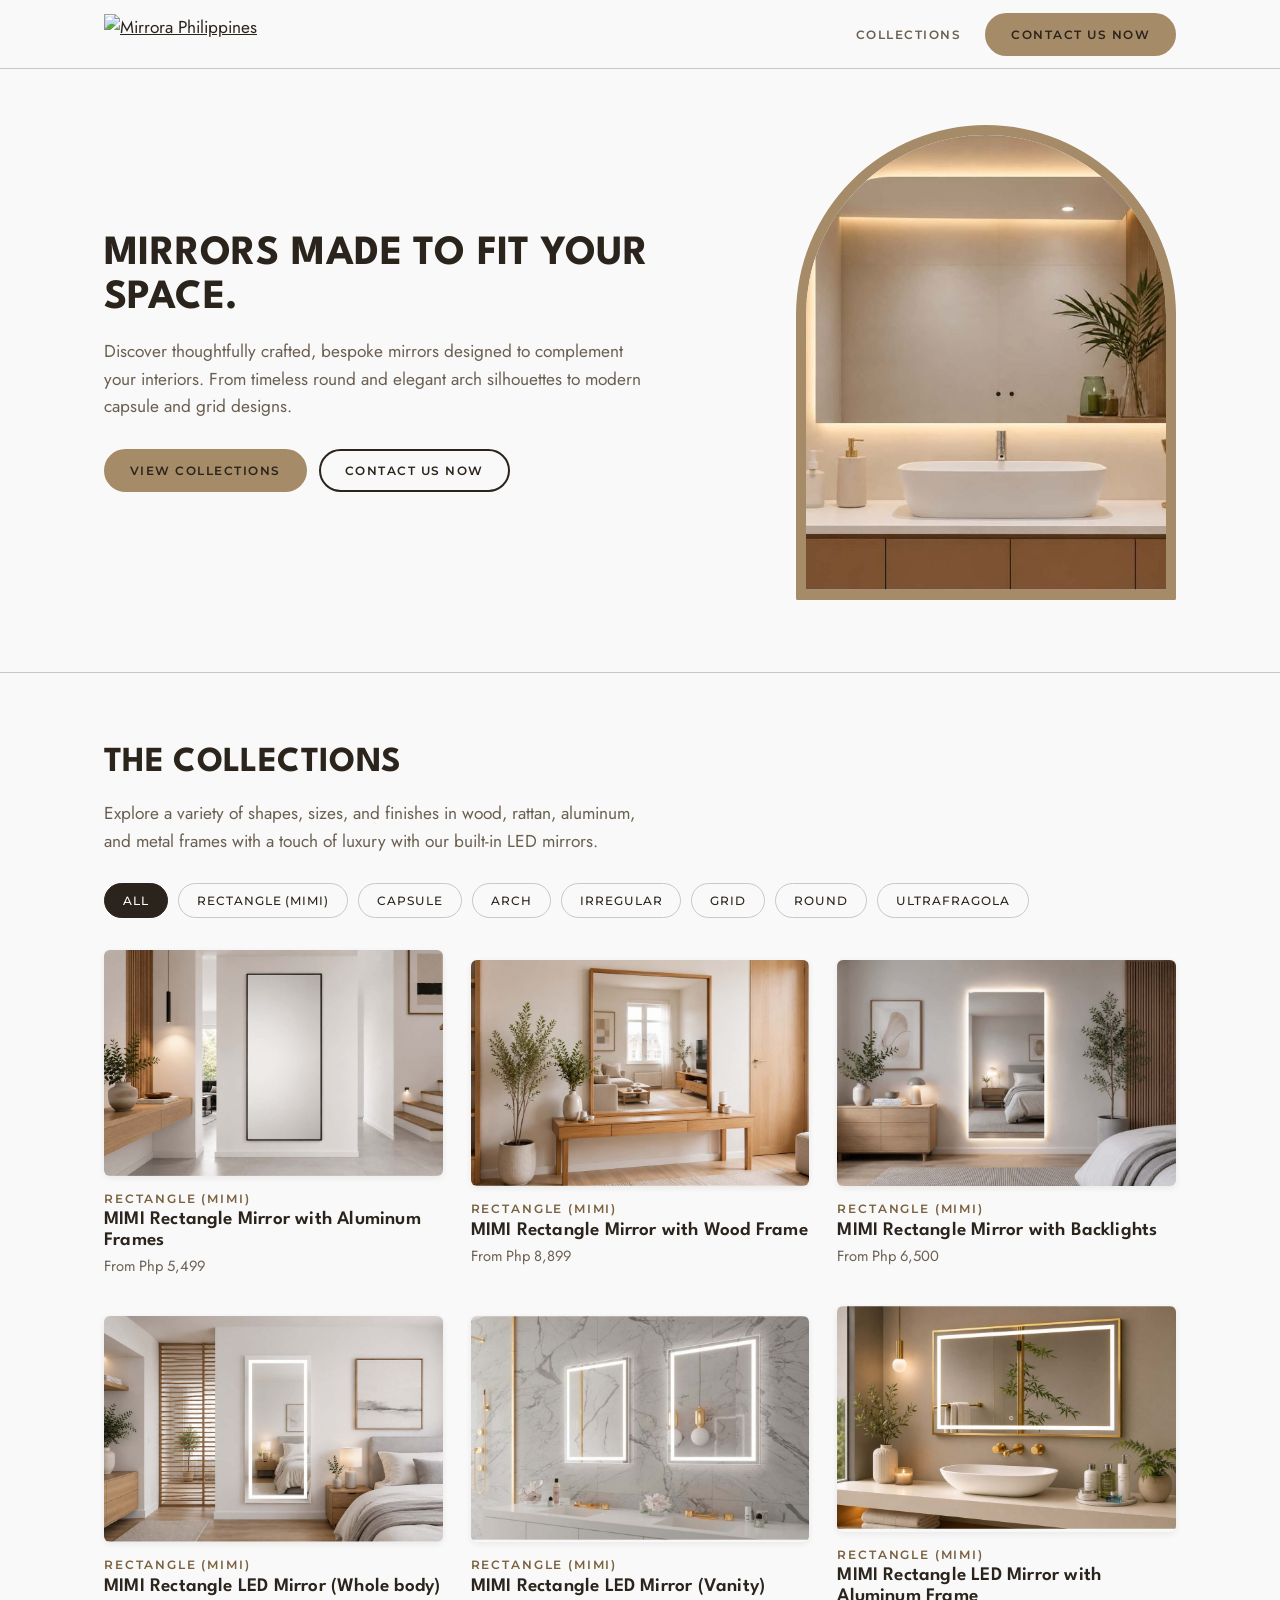
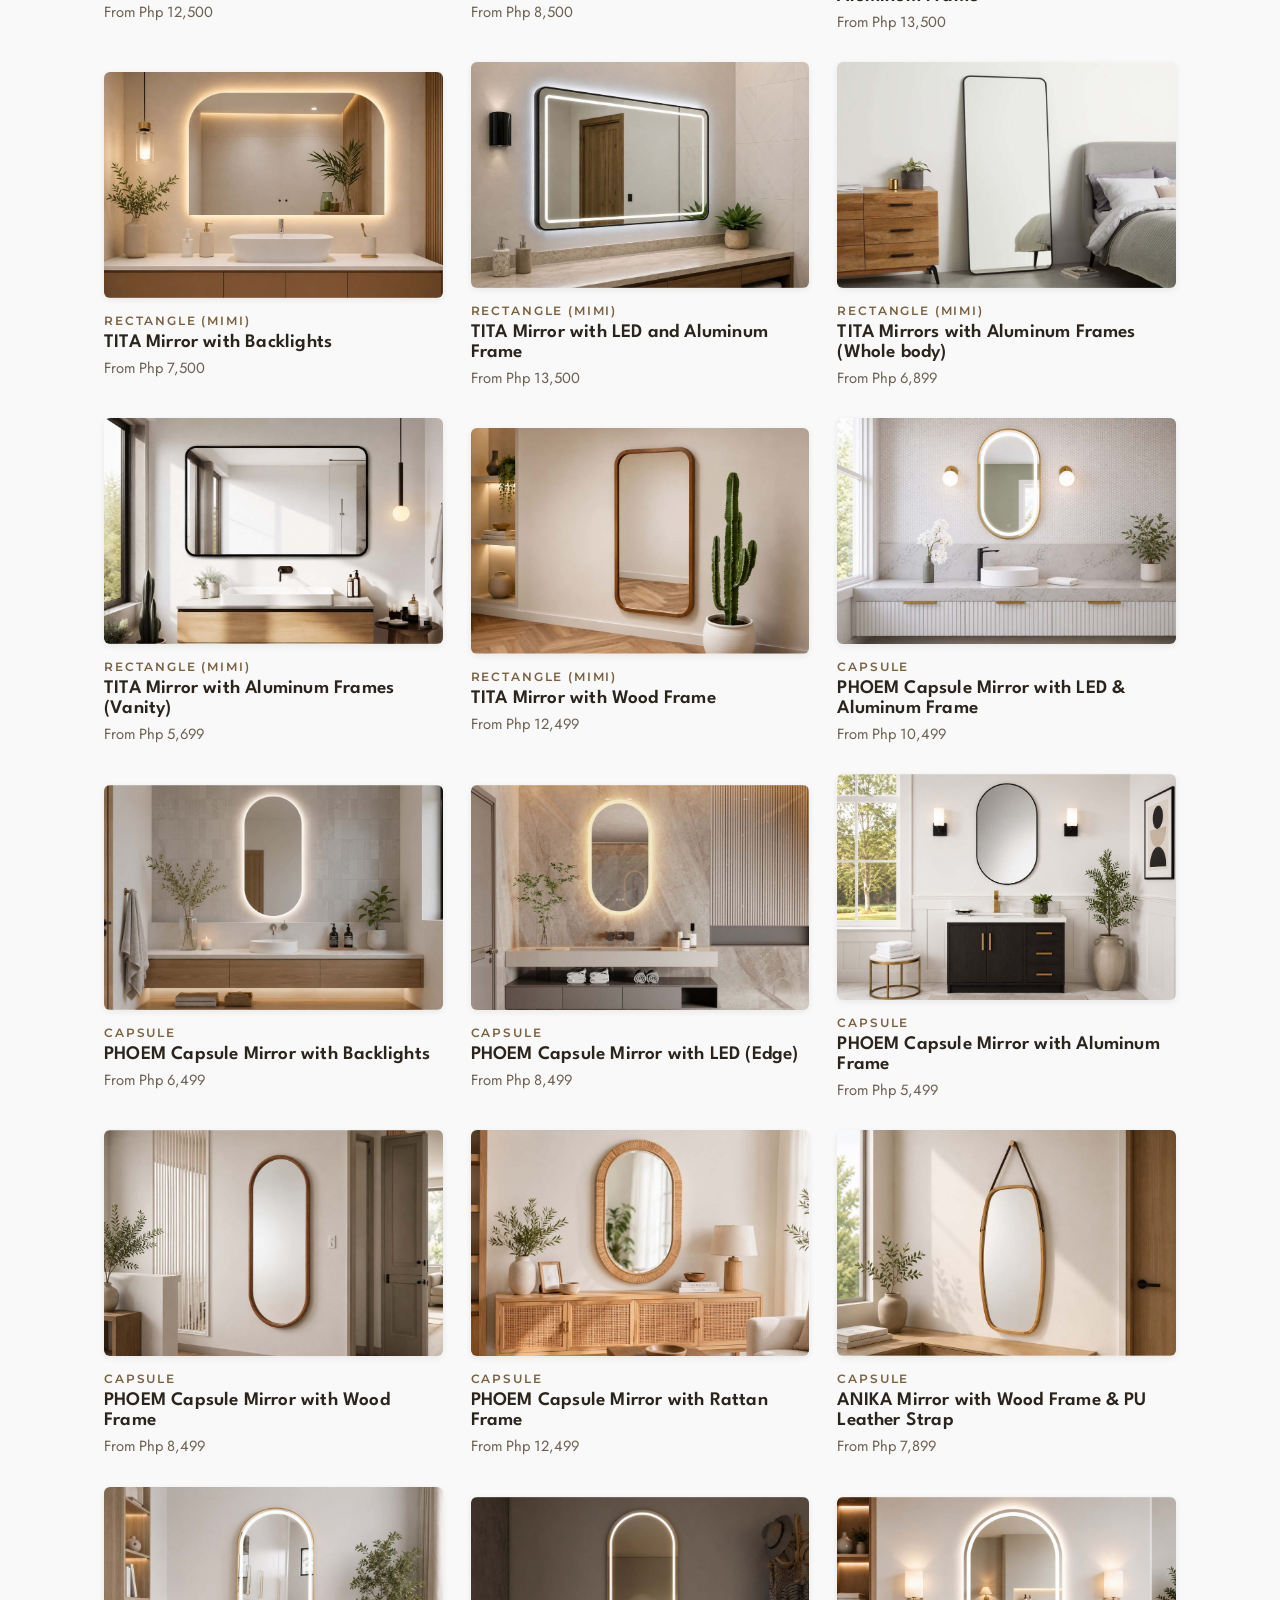
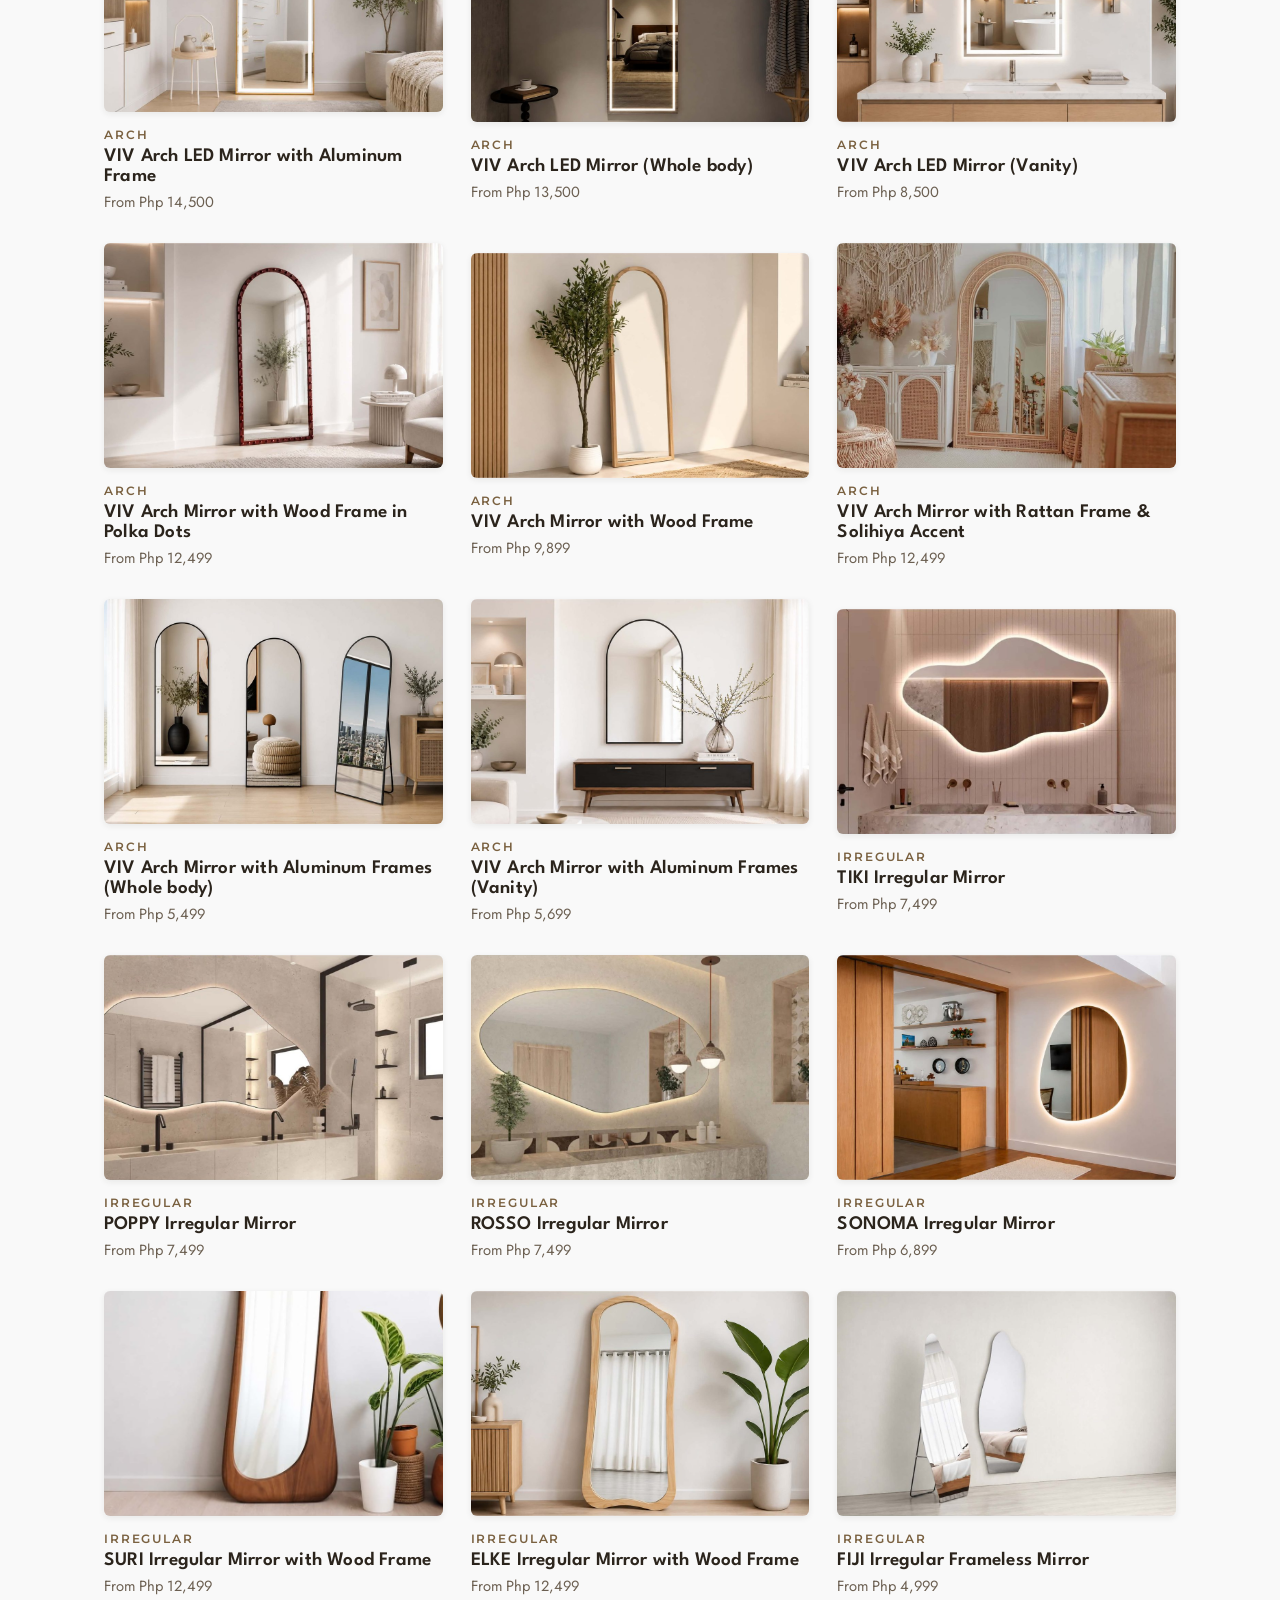
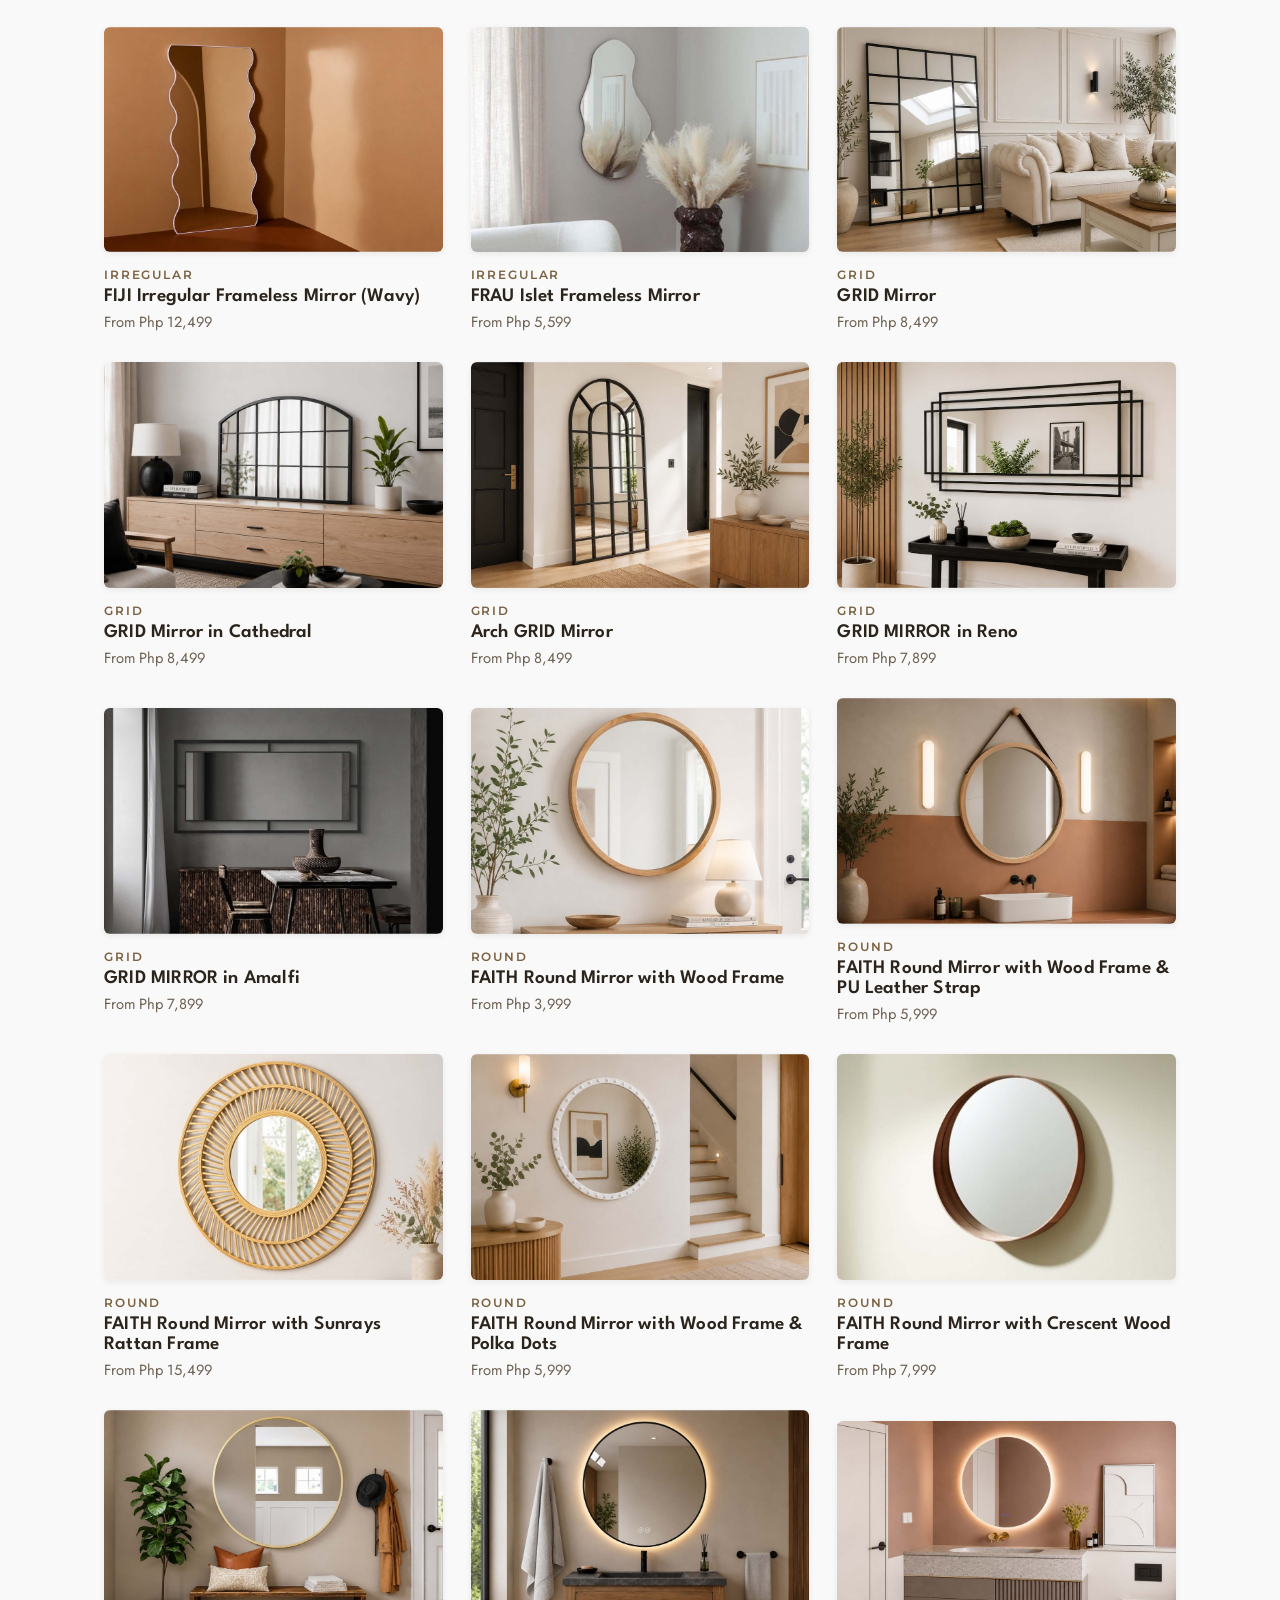
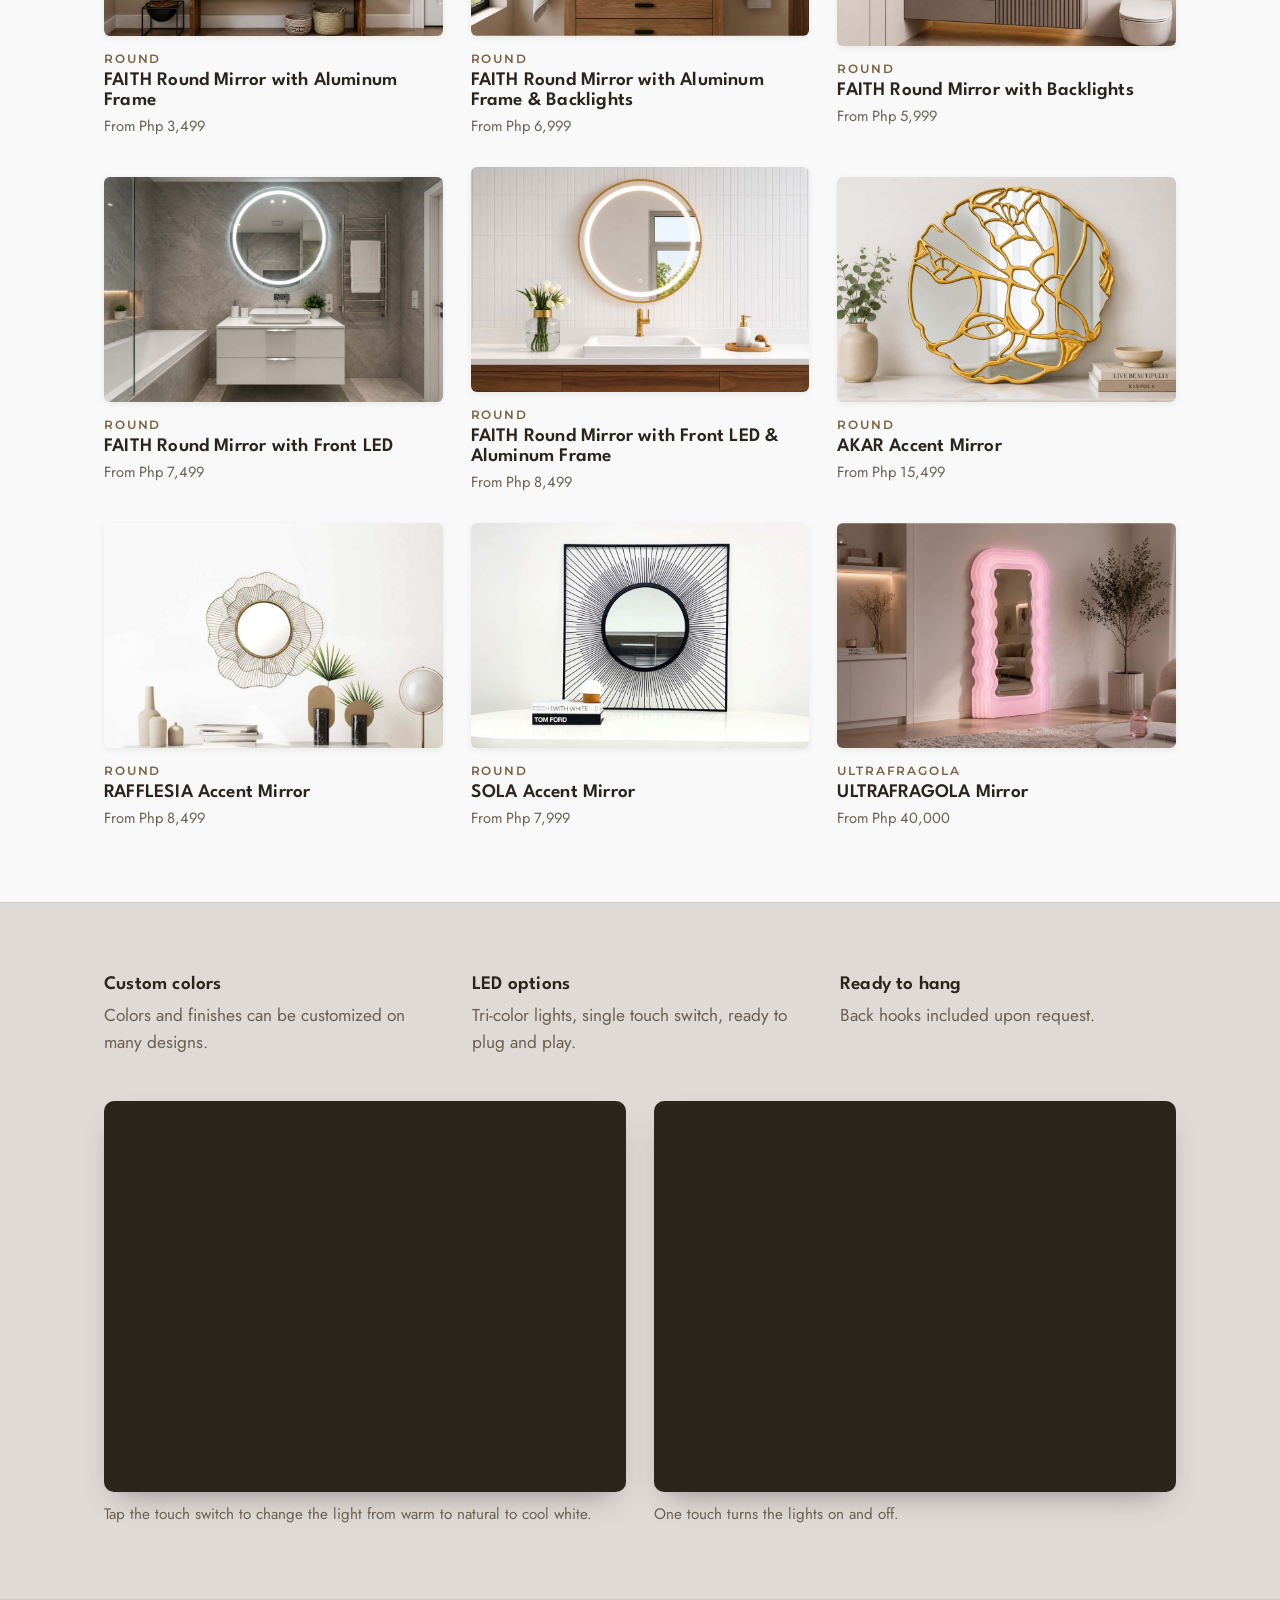
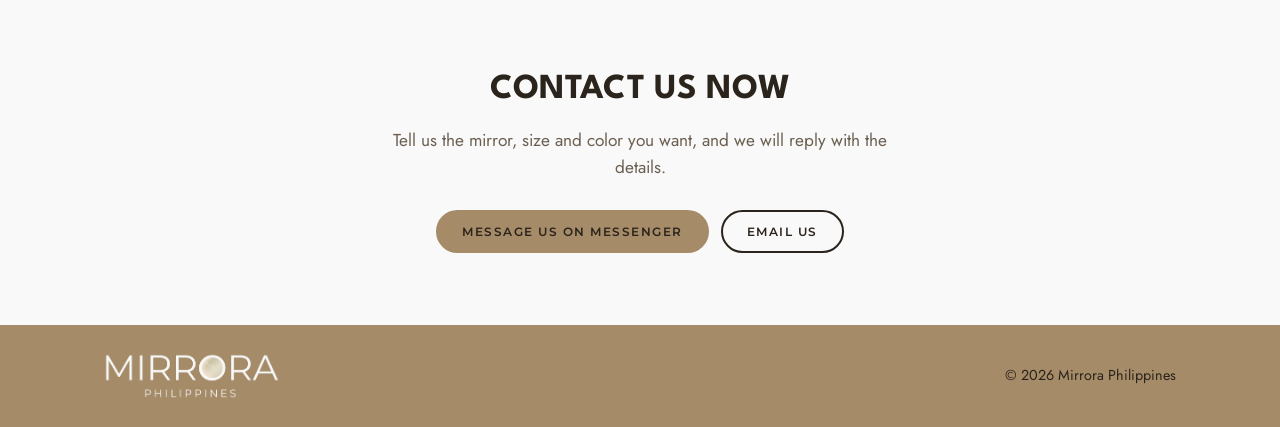
==== index.html @ 0675ae8b "Add files via upload" ====
<!DOCTYPE html>
<html lang="en">
<head>
  <meta charset="utf-8">
  <meta name="viewport" content="width=device-width, initial-scale=1">
  <title>Mirrora Philippines | Mirrors made to fit your space</title>
  <meta name="description" content="Thoughtfully crafted, bespoke mirrors in round, arch, capsule and grid designs, with wood, rattan, aluminum and metal frames and built-in LED options.">
  <link rel="preconnect" href="https://fonts.googleapis.com">
  <link href="https://fonts.googleapis.com/css2?family=League+Spartan:wght@500;600;700&family=Montserrat:wght@400;500;600&family=Jost:wght@400;500&display=swap" rel="stylesheet">
  <link rel="stylesheet" href="style.css">
</head>
<body>

  <header class="top">
    <div class="wrap bar">
      <a href="#top" aria-label="Mirrora Philippines, home"><img class="logo" src="images/logo.png" alt="Mirrora Philippines"></a>
      <nav>
        <a class="navlink" href="#collections">Collections</a>
        <span class="pop"><a class="btn" data-contact href="#contact" aria-haspopup="true" aria-expanded="false">Contact us now</a></span>
      </nav>
    </div>
  </header>

  <main id="top">
        <section class="wrap hero">
      <div>
        <h1>Mirrors made to fit your space.</h1>
        <p class="lede">Discover thoughtfully crafted, bespoke mirrors designed to complement your interiors. From timeless round and elegant arch silhouettes to modern capsule and grid designs.</p>
        <div class="actions">
          <a class="btn" href="#collections">View collections</a>
          <span class="pop"><a class="btn outline" data-contact href="#contact" aria-haspopup="true" aria-expanded="false">Contact us now</a></span>
        </div>
      </div>
      <img class="arch" src="images/tita.jpg" alt="Backlit mirror above a bathroom vanity">
    </section>

        <section id="collections" class="block">
      <div class="wrap">
        <h2>The collections</h2>
        <p class="lede">Explore a variety of shapes, sizes, and finishes in wood, rattan, aluminum, and metal frames with a touch of luxury with our built-in LED mirrors.</p>
        <div class="chips" id="chips" role="group" aria-label="Filter by shape"></div>
        <div class="grid" id="grid"></div>
      </div>
    </section>

    <section class="block sand">
      <div class="wrap points">
        <div><h3>Custom colors</h3><p>Colors and finishes can be customized on many designs.</p></div>
        <div><h3>LED options</h3><p>Tri-color lights, single touch switch, ready to plug and play.</p></div>
        <div><h3>Ready to hang</h3><p>Back hooks included upon request.</p></div>
      </div>
      <div class="wrap led-demo">
        <figure>
          <video src="images/led-colors.mp4" poster="images/led-colors.jpg" autoplay muted loop playsinline preload="metadata" aria-label="Finger tapping the touch switch as the light changes between warm, natural and cool white"></video>
          <figcaption>Tap the touch switch to change the light from warm to natural to cool white.</figcaption>
        </figure>
        <figure>
          <video src="images/led-touch.mp4" poster="images/led-touch.jpg" autoplay muted loop playsinline preload="metadata" aria-label="Hands touching the mirror as the lights turn on"></video>
          <figcaption>One touch turns the lights on and off.</figcaption>
        </figure>
      </div>
    </section>

        <section id="contact" class="block">
      <div class="wrap contact">
        <h2>Contact us now</h2>
        <p class="lede">Tell us the mirror, size and color you want, and we will reply with the details.</p>
        <div class="actions center">
          <a class="btn" id="msgBtn" href="#">Message us on Messenger</a>
          <a class="btn outline" id="mailBtn" href="#">Email us</a>
        </div>
      </div>
    </section>
  </main>

  <footer>
    <div class="wrap foot">
      <img src="images/logo-light.jpg" alt="Mirrora Philippines" class="footlogo">
      <small>© 2026 Mirrora Philippines</small>
    </div>
  </footer>

  <dialog id="orderModal" class="small order" aria-labelledby="oTitle">
    <button class="close" id="oClose" aria-label="Close">×</button>
    <form id="orderForm" class="choose" novalidate>
      <h2 id="oTitle">Order now</h2>
      <p class="osub" id="oFor"></p>
      <label>Name<input id="oName" name="name" autocomplete="name" required></label>
      <label>Address<textarea id="oAddress" name="address" rows="2" autocomplete="street-address" required></textarea></label>
      <label>Contact number<input id="oPhone" name="phone" type="tel" inputmode="tel" autocomplete="tel" required></label>
      <label>Orders<textarea id="oOrders" name="orders" rows="4" required></textarea></label>
      <p class="oerr" id="oErr" role="alert"></p>
      <button class="btn" type="submit">Send order by email</button>
      <button class="btn outline" type="button" id="oMsg">Send order on Messenger</button>
      <p class="onote" id="oNote" role="status"></p>
    </form>
  </dialog>

  <dialog id="modal" aria-labelledby="mTitle">
    <button class="close" id="mClose" aria-label="Close">×</button>
    <div id="mBody"></div>
  </dialog>

  <script src="script.js"></script>
</body>
</html>
---- style.css ----
:root {
  --tan:      #A68B69;
  --tan-dark: #7A6140;
  --ink:      #2B241C;
  --muted:    #6B5F51;
  --paper:    #F9F9F9;
  --sand:     #E0DAD6;
  --line:     #CAC8C5;
  --gray:     #A6A6A6;

  --font-display: "League Spartan", "Montserrat", system-ui, sans-serif;
  --font-label:   "Montserrat", system-ui, sans-serif;
  --font-body:    "Glacial Indifference", "Jost", system-ui, sans-serif;
}
@font-face { font-family: "Glacial Indifference"; font-weight: 400;
  src: local("Glacial Indifference"), local("GlacialIndifference-Regular"), url("fonts/GlacialIndifference-Regular.otf") format("opentype"); }
@font-face { font-family: "Glacial Indifference"; font-weight: 700;
  src: local("Glacial Indifference Bold"), local("GlacialIndifference-Bold"), url("fonts/GlacialIndifference-Bold.otf") format("opentype"); }

* { box-sizing: border-box; }
html { scroll-behavior: smooth; scroll-padding-top: 76px; }
body { margin: 0; background: var(--paper); color: var(--ink); font: 400 1.08rem/1.6 var(--font-body); }
img { max-width: 100%; display: block; }
a { color: inherit; }
:focus-visible { outline: 3px solid var(--tan-dark); outline-offset: 3px; }
.wrap { max-width: 1120px; margin: 0 auto; padding: 0 24px; }

.top { position: sticky; top: 0; z-index: 5; background: var(--paper); border-bottom: 1px solid var(--line); }
.bar { display: flex; align-items: center; justify-content: space-between; height: 68px; }
.logo { height: 40px; width: auto; }
nav { display: flex; align-items: center; gap: 24px; }
.navlink { text-decoration: none; font: 600 .78rem var(--font-label); letter-spacing: .12em; text-transform: uppercase; color: var(--muted); }
.navlink:hover { color: var(--ink); }

.btn { display: inline-block; background: var(--tan); color: var(--ink); padding: 12px 24px; border-radius: 999px;
  text-decoration: none; font: 600 .78rem var(--font-label); letter-spacing: .12em; text-transform: uppercase; border: 2px solid var(--tan); cursor: pointer; }
.btn:hover { background: var(--ink); border-color: var(--ink); color: #fff; }
.btn.outline { background: transparent; color: var(--ink); border-color: var(--ink); }
.btn.outline:hover { background: var(--ink); color: #fff; }

h1, h2, h3 { font-family: var(--font-display); line-height: 1.05; margin: 0; letter-spacing: .01em; }
h1 { font-size: clamp(1.6rem, 3.4vw, 2.6rem); font-weight: 700; text-transform: uppercase; }
h2 { font-size: clamp(1.6rem, 3.5vw, 2.2rem); font-weight: 700; text-transform: uppercase; margin-bottom: 10px; }
h3 { font-size: 1.2rem; font-weight: 600; }
.eyebrow { font-family: var(--font-label); text-transform: uppercase; letter-spacing: .22em; font-size: .75rem; color: var(--tan-dark); margin: 0 0 18px; font-weight: 600; }
.lede { color: var(--muted); max-width: 54ch; margin: 18px 0 28px; }

.hero { display: grid; grid-template-columns: 1.1fr .9fr; gap: 56px; align-items: center; padding-top: 56px; padding-bottom: 72px; }
.actions { display: flex; gap: 12px; flex-wrap: wrap; }
.actions.center { justify-content: center; }
.arch { width: min(380px, 100%); aspect-ratio: 4 / 5; object-fit: cover; margin-left: auto;
  border-radius: 999px 999px 8px 8px; border: 10px solid var(--tan); }

.block { padding: 72px 0; border-top: 1px solid var(--line); }
.block.sand { background: var(--sand); }
.points { display: grid; grid-template-columns: repeat(3, 1fr); gap: 32px; }
.points p { margin: 6px 0 0; color: var(--muted); }
.led-demo { display: grid; grid-template-columns: 1fr 1fr; gap: 28px; margin-top: 44px; }
.led-demo figure { margin: 0; }
.led-demo video { width: 100%; aspect-ratio: 4 / 3; object-fit: cover; display: block; border-radius: 10px; background: var(--ink);
  box-shadow: 0 14px 30px -14px rgba(43, 36, 28, .45); }
.led-demo figcaption { margin-top: 10px; color: var(--muted); font-size: .95rem; }
.contact { text-align: center; }
.contact .lede { margin-left: auto; margin-right: auto; }

.chips { display: flex; flex-wrap: wrap; gap: 10px; margin: 8px 0 32px; }
.chip { font: 500 .75rem var(--font-label); letter-spacing: .08em; text-transform: uppercase; padding: 9px 18px; border-radius: 999px; cursor: pointer;
  background: transparent; color: var(--ink); border: 1.5px solid var(--line); }
.chip:hover { border-color: var(--tan); }
.chip[aria-pressed="true"] { background: var(--ink); color: #fff; border-color: var(--ink); }

.grid { display: grid; grid-template-columns: repeat(auto-fill, minmax(300px, 1fr)); gap: 28px; }
.card { background: none; border: 0; padding: 0; text-align: left; cursor: pointer; font: inherit; color: inherit; }
.card .photo, .card .ph { width: 100%; aspect-ratio: 3 / 2; object-fit: cover; border-radius: 6px; background: var(--sand); }
.card .ph { display: grid; place-items: center; color: var(--muted); font-size: .9rem; border: 1.5px dashed var(--tan); }
.tag { font-family: var(--font-label); margin: 14px 0 2px; font-size: .72rem; letter-spacing: .16em; text-transform: uppercase; color: var(--tan-dark); font-weight: 600; }
.card h3 { margin-bottom: 4px; }
.price { margin: 0; color: var(--muted); font-size: .92rem; }

dialog { border: 0; padding: 0; border-radius: 10px; width: min(880px, 94vw); max-height: 92vh; background: var(--paper); color: var(--ink); }
dialog::backdrop { background: rgba(43, 36, 28, .55); }
.close { position: absolute; top: 10px; right: 14px; width: 40px; height: 40px; border-radius: 50%; border: 0; background: var(--paper);
  font-size: 1.6rem; line-height: 1; cursor: pointer; color: var(--ink); z-index: 2; }
.m-img { width: 100%; aspect-ratio: 3 / 2; object-fit: cover; background: var(--sand); }
.thumbs { display: flex; gap: 8px; padding: 10px 28px 0; }
.thumbs button { padding: 0; border: 2px solid transparent; border-radius: 4px; cursor: pointer; background: none; width: 84px; }
.thumbs button[aria-current="true"] { border-color: var(--tan-dark); }
.thumbs img { border-radius: 2px; aspect-ratio: 3 / 2; object-fit: cover; }
.m-info { padding: 22px 28px 30px; }
.m-info .use { color: var(--muted); margin: 6px 0 18px; }
table { width: 100%; border-collapse: collapse; font-size: .95rem; margin-bottom: 18px; }
td { padding: 9px 4px; border-bottom: 1px solid var(--line); }
td:last-child { text-align: right; font-weight: 600; white-space: nowrap; }
.m-info ul { margin: 0 0 22px; padding-left: 18px; color: var(--muted); }

.cmp-toggle { display: inline-flex; align-items: center; gap: 8px; margin: 0 0 18px; padding: 10px 18px; border-radius: 999px;
  border: 1.5px solid var(--tan); background: transparent; color: var(--tan-dark); cursor: pointer;
  font: 600 .75rem var(--font-label); letter-spacing: .14em; text-transform: uppercase; }
.cmp-toggle:hover, .cmp-toggle[aria-expanded="true"] { background: var(--tan); color: var(--ink); }
.cmp { border: 1px solid var(--line); border-radius: 10px; padding: 18px; margin-bottom: 22px; background: #fff; }
.cmp-grid { display: grid; grid-template-columns: 1fr 1.1fr; gap: 20px; align-items: start; }
.cmp label, .cmp .lbl { display: block; font: 600 .7rem var(--font-label); letter-spacing: .14em; text-transform: uppercase; color: var(--tan-dark); margin: 0 0 6px; }
.field { margin-bottom: 14px; }
.row { display: flex; gap: 8px; align-items: center; flex-wrap: wrap; }
.cmp input { width: 84px; padding: 9px 10px; border: 1px solid var(--line); border-radius: 6px; font: inherit; background: var(--paper); color: var(--ink); }
.cmp input:focus { outline: 2px solid var(--tan); border-color: var(--tan); }
.seg { display: inline-flex; border: 1px solid var(--line); border-radius: 999px; overflow: hidden; }
.seg button { border: 0; background: none; padding: 7px 14px; cursor: pointer; font: 600 .72rem var(--font-label); letter-spacing: .1em; color: var(--muted); }
.seg button[aria-pressed="true"] { background: var(--ink); color: #fff; }
.seg-size { margin-bottom: 10px; }
.sizepick { display: flex; flex-wrap: wrap; gap: 6px; }
.sizepick button { border: 1px solid var(--line); background: var(--paper); border-radius: 999px; padding: 6px 12px; cursor: pointer;
  font: 500 .78rem var(--font-label); color: var(--ink); }
.sizepick button[aria-pressed="true"] { border-color: var(--tan-dark); background: var(--sand); }
.cmp-svg { width: 100%; height: auto; display: block; background: var(--paper); border-radius: 8px; }
.verdict { margin: 4px 0 0; font-size: .95rem; color: var(--ink); }
.verdict b { color: var(--tan-dark); }
.hint { font-size: .82rem; color: var(--muted); margin: 6px 0 0; }
@media (max-width: 760px) { .cmp-grid { grid-template-columns: 1fr; } }

.pop { position: relative; display: inline-block; }
.bubble { position: absolute; top: calc(100% + 14px); left: 0; z-index: 20; width: 300px; padding: 14px; display: grid; gap: 10px;
  background: var(--paper); border-radius: 12px; box-shadow: 0 12px 34px rgba(43, 36, 28, .28); border: 1px solid var(--line); }
header .bubble { left: auto; right: 0; }
.bubble::before { content: ""; position: absolute; top: -8px; left: 28px; width: 14px; height: 14px; background: var(--paper);
  border-left: 1px solid var(--line); border-top: 1px solid var(--line); transform: rotate(45deg); }
header .bubble::before { left: auto; right: 28px; }
.bubble .btn { text-align: center; padding-left: 10px; padding-right: 10px; white-space: nowrap; letter-spacing: .06em; }

footer { background: var(--tan); color: var(--ink); padding: 28px 0; }
.foot { display: flex; align-items: center; justify-content: space-between; flex-wrap: wrap; gap: 14px; }
.footlogo { height: 46px; width: auto; }

@media (max-width: 760px) {
  .hero, .points, .led-demo { grid-template-columns: 1fr; }
  .arch { margin: 0 auto; order: -1; width: min(260px, 70vw); }
  .hero { padding-top: 32px; gap: 32px; }
  .navlink { display: none; }
}
@media (prefers-reduced-motion: reduce) { html { scroll-behavior: auto; } }

.btn, .chip, .navlink { transition: background-color .25s ease, color .25s ease, border-color .25s ease, transform .2s ease, box-shadow .25s ease; }
.btn:hover { transform: translateY(-2px); box-shadow: 0 8px 18px rgba(43, 36, 28, .18); }
.btn:active, .chip:active { transform: translateY(0) scale(.97); }

@keyframes rise { from { opacity: 0; transform: translateY(18px); } to { opacity: 1; transform: none; } }
.card { animation: rise .5s ease both; animation-delay: calc(var(--i, 0) * 45ms); }
.card .photo { transition: transform .4s cubic-bezier(.2, .8, .3, 1), box-shadow .4s ease; box-shadow: 0 2px 6px rgba(43, 36, 28, .08); }
@keyframes bob { 0%, 100% { transform: translateY(-12px) scale(1.025); } 50% { transform: translateY(-17px) scale(1.025); } }
.card:hover .photo, .card:focus-visible .photo { transform: translateY(-12px) scale(1.025); box-shadow: 0 28px 38px -14px rgba(43, 36, 28, .38);
  animation: bob 2.4s ease-in-out .4s infinite; }

@keyframes fadeUp { from { opacity: 0; transform: translateY(24px); } to { opacity: 1; transform: none; } }
.hero > div, .hero .arch { animation: fadeUp .8s ease both; }
.hero .arch { animation-delay: .15s; }

.reveal { opacity: 0; transform: translateY(26px); transition: opacity .7s ease, transform .7s ease; }
.reveal.show { opacity: 1; transform: none; }

@keyframes popIn { from { opacity: 0; transform: translateY(16px) scale(.94); } to { opacity: 1; transform: none; } }
@keyframes fadeIn { from { opacity: 0; } to { opacity: 1; } }
dialog[open] { animation: popIn .3s cubic-bezier(.2, .8, .3, 1); }
dialog[open]::backdrop { animation: fadeIn .3s ease; }

@keyframes bubbleIn { from { opacity: 0; transform: translateY(-8px) scale(.9); } to { opacity: 1; transform: none; } }
.bubble { animation: bubbleIn .22s ease-out; transform-origin: top right; }
.pop:not(header .pop) .bubble { transform-origin: top left; }

@media (prefers-reduced-motion: reduce) {
  *, *::before, *::after { animation: none !important; transition: none !important; }
  .reveal { opacity: 1; transform: none; }
}

dialog.order { width: min(460px, 94vw); }
#orderForm { display: grid; gap: 12px; padding: 34px 24px 26px; text-align: left; max-height: 92vh; overflow-y: auto; }
.order h2 { text-align: center; font-size: 1.5rem; padding: 0 28px; }
.order label { display: grid; gap: 6px; font: 600 .72rem var(--font-label); letter-spacing: .12em; text-transform: uppercase; color: var(--muted); }
.order input, .order textarea { font: 400 1rem var(--font-body); letter-spacing: 0; text-transform: none; color: var(--ink); background: #fff;
  border: 1.5px solid var(--line); border-radius: 8px; padding: 11px 12px; width: 100%; resize: vertical; }
.order input:focus, .order textarea:focus { outline: none; border-color: var(--tan-dark); box-shadow: 0 0 0 3px rgba(166, 139, 105, .25); }
.order .invalid { border-color: #b3261e; }
.osub { margin: -6px 0 4px; text-align: center; color: var(--muted); font-size: .92rem; }
.oerr { margin: 0; color: #b3261e; font-size: .88rem; min-height: 0; }
.onote { margin: 0; color: var(--muted); font-size: .88rem; text-align: center; }
.order .btn { text-align: center; width: 100%; }
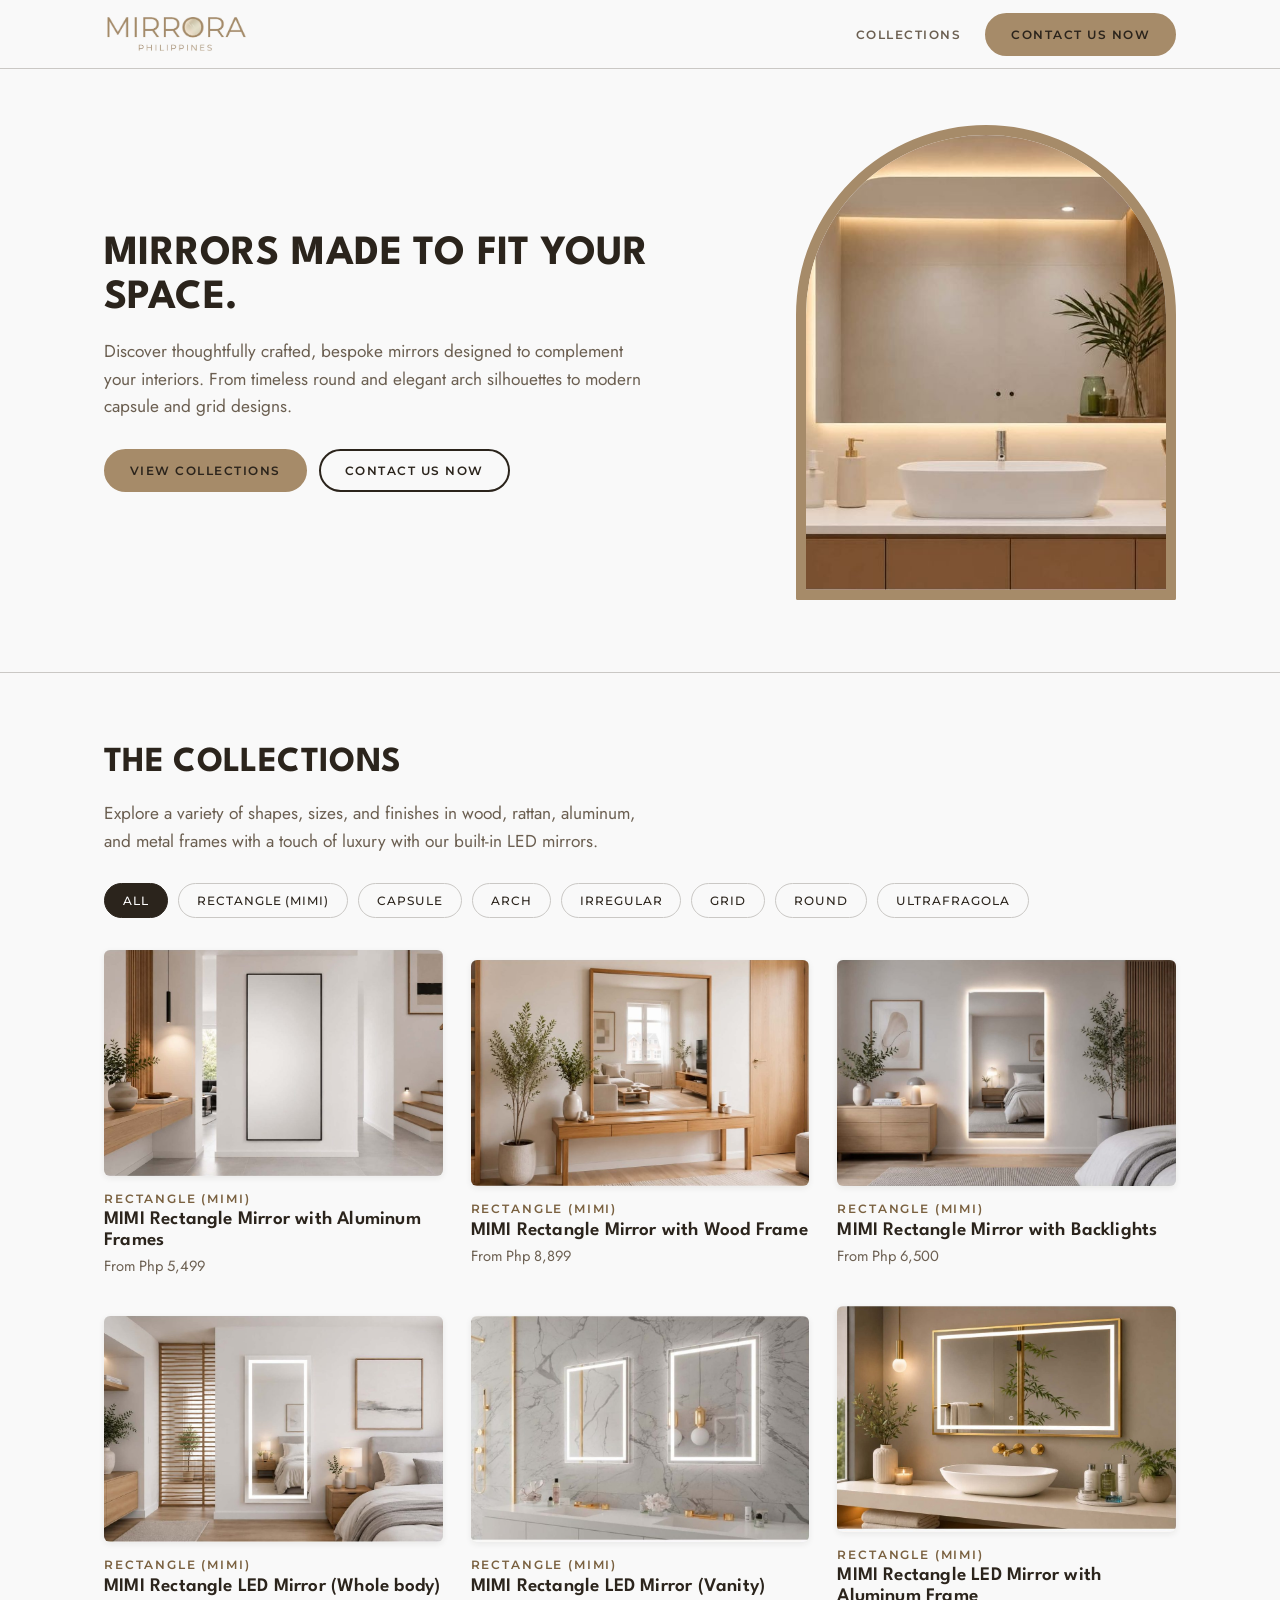
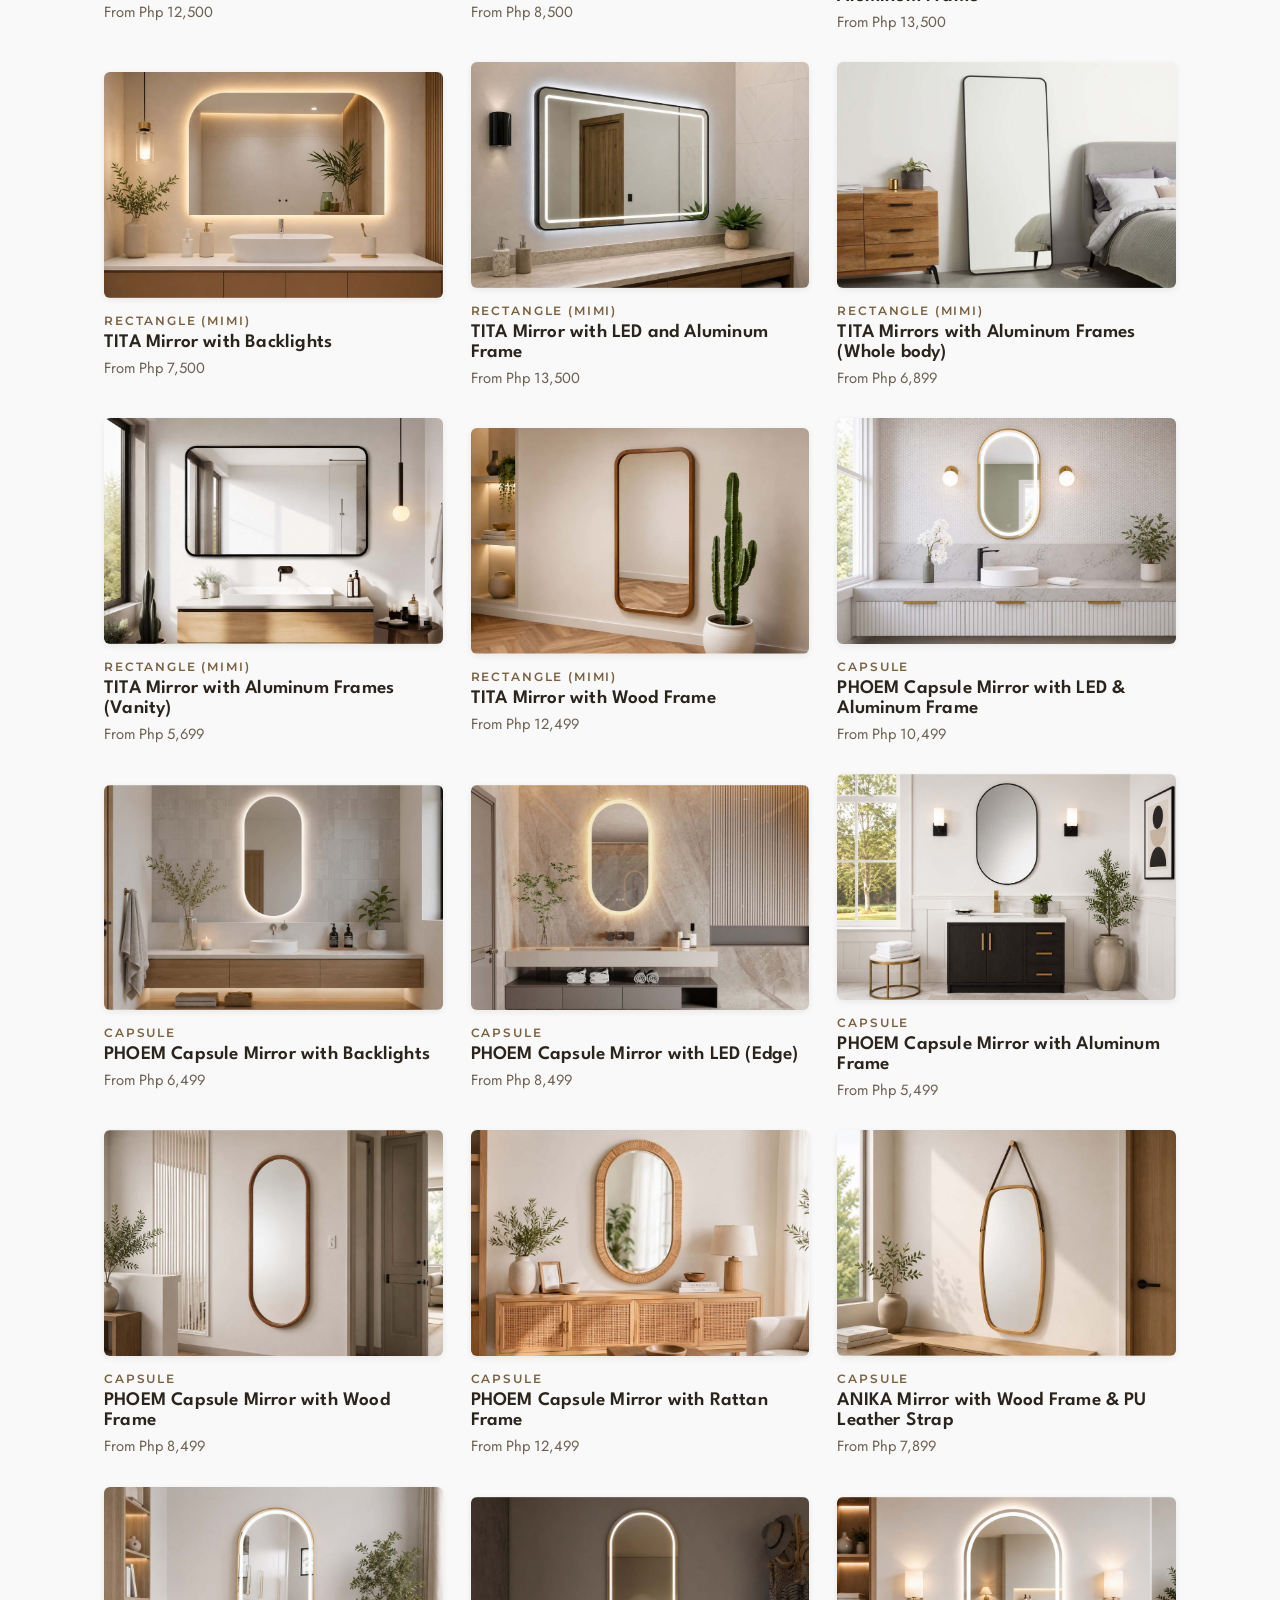
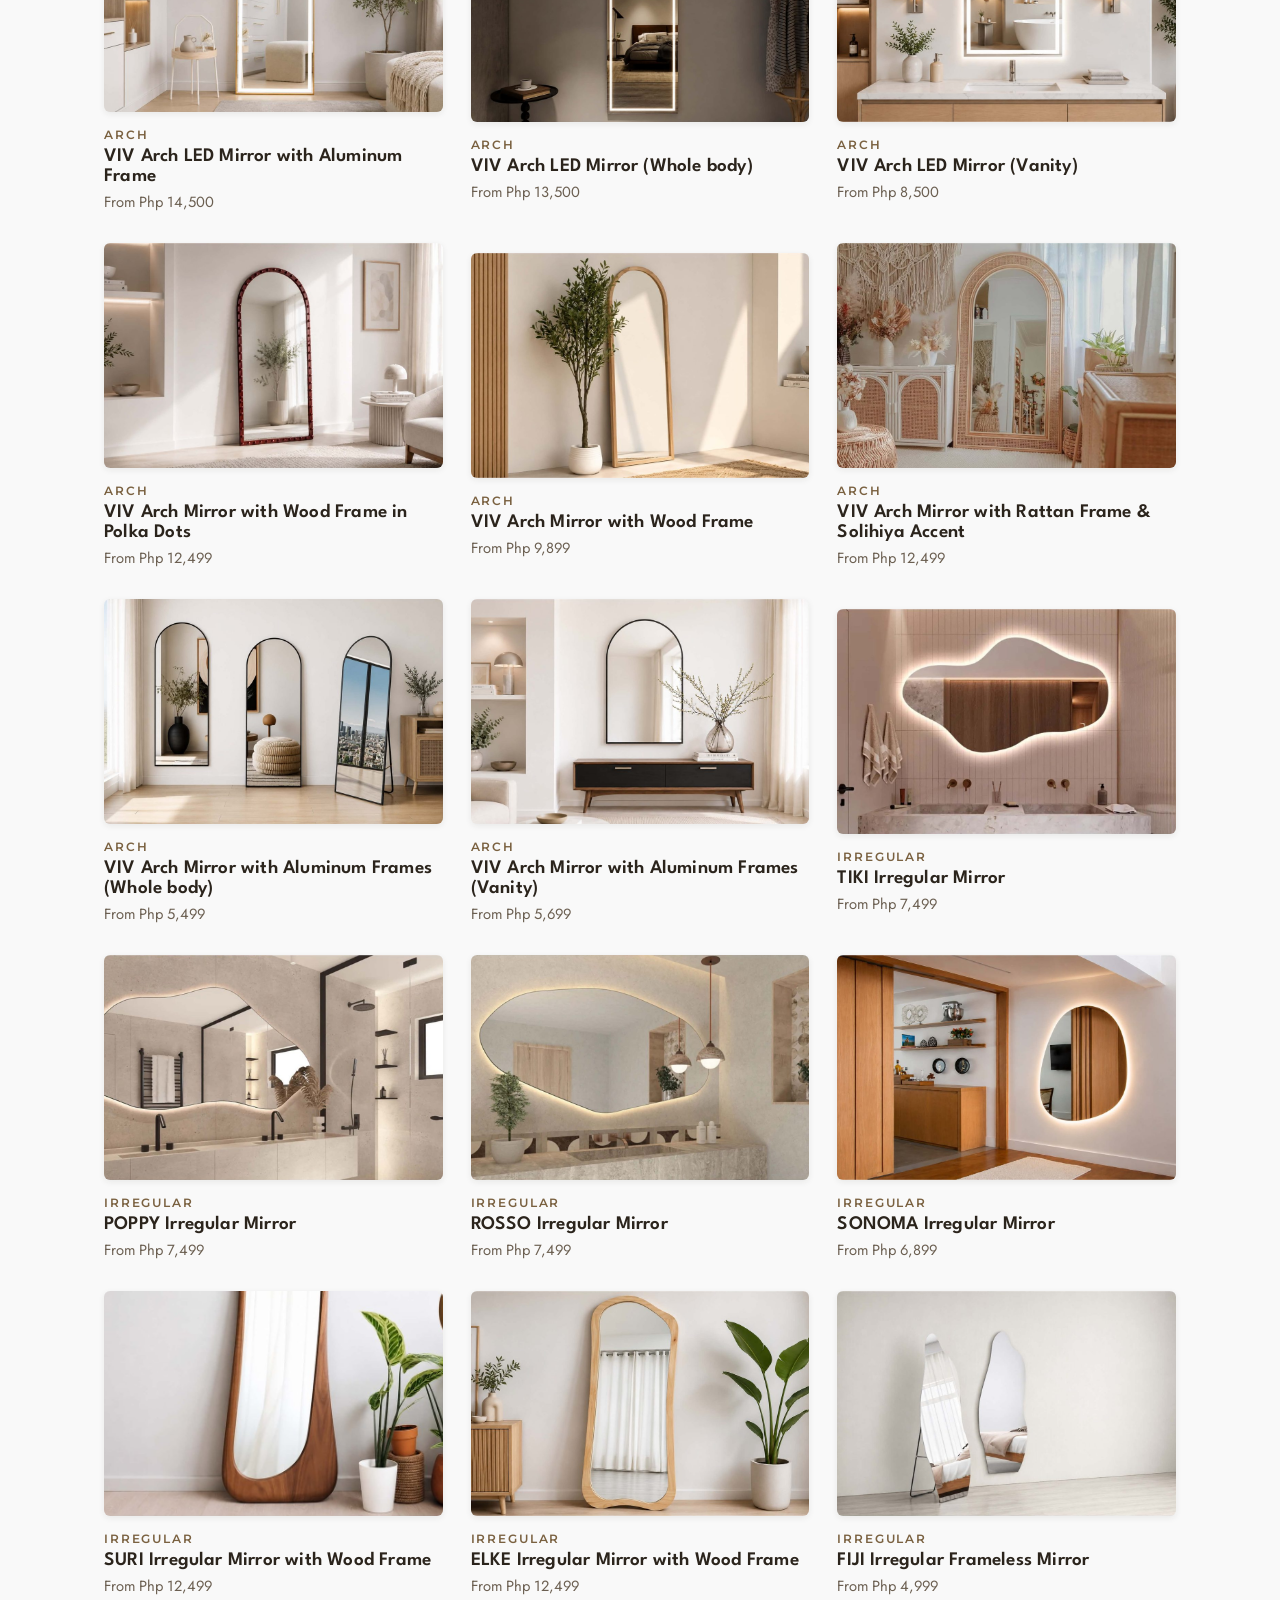
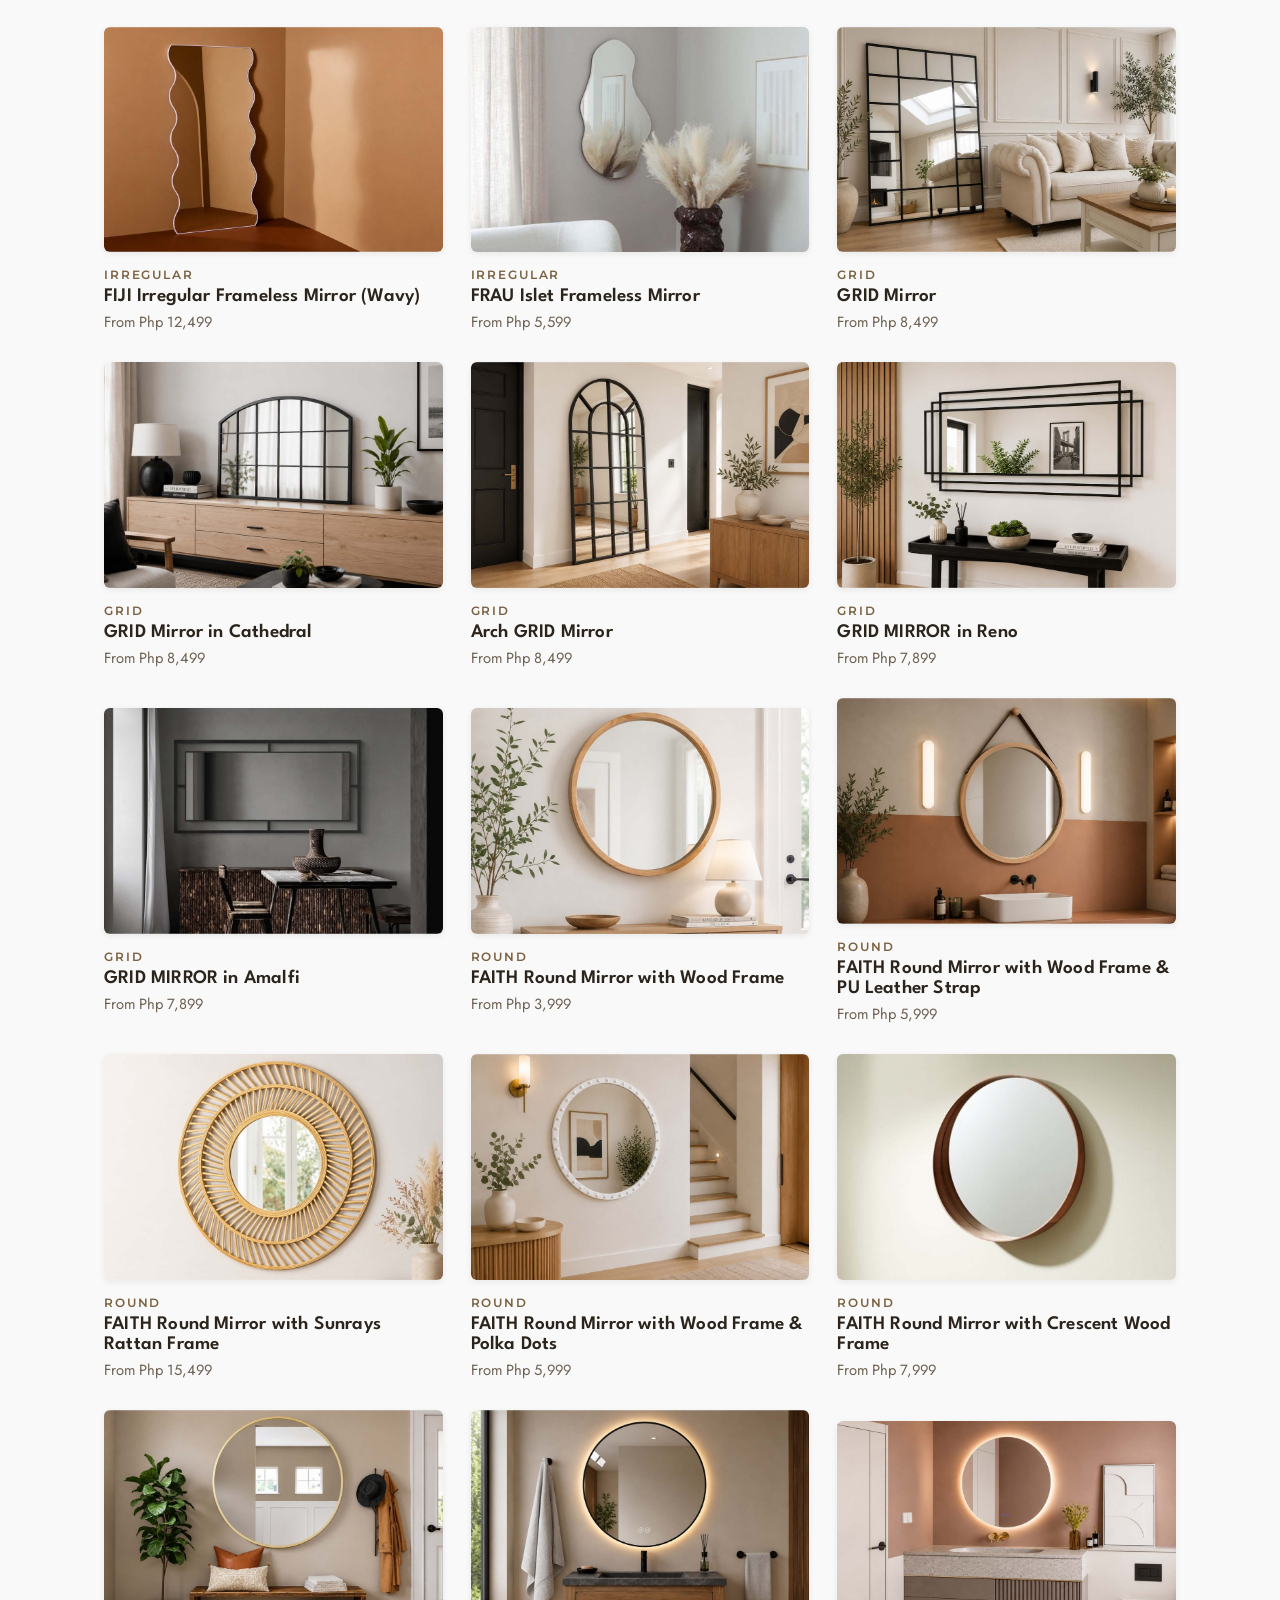
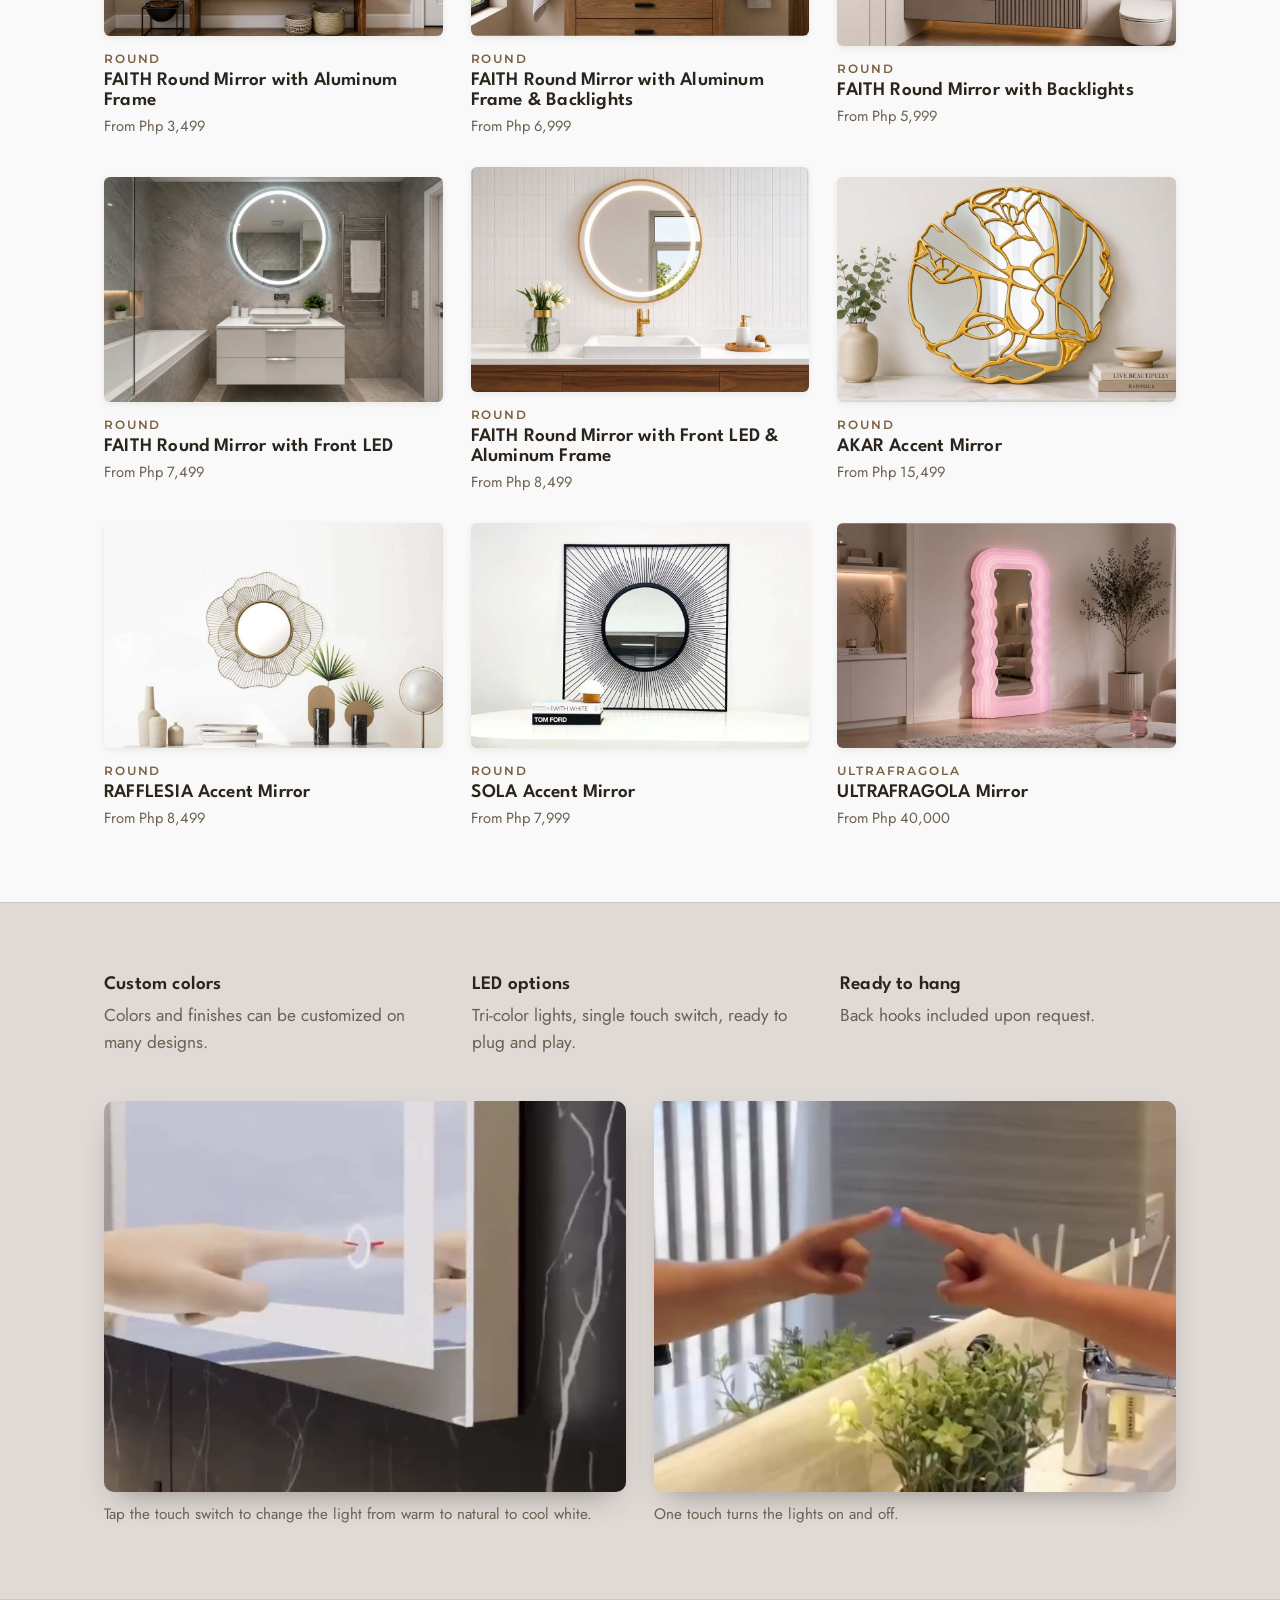
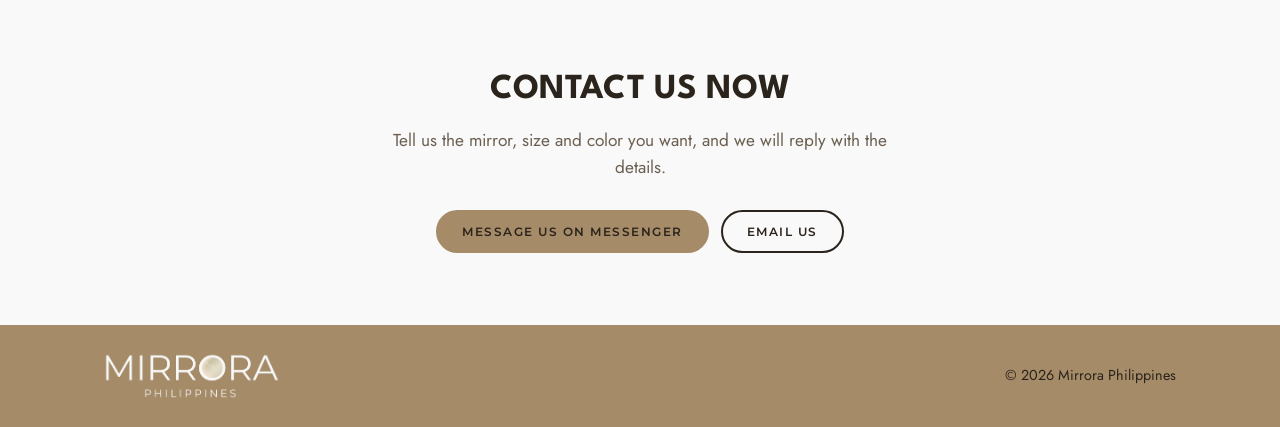
==== commit 44aea6df: "Add files via upload" ====
--- a/index.html
+++ b/index.html
@@ -13,7 +13,7 @@
 
   <header class="top">
     <div class="wrap bar">
-      <a href="#top" aria-label="Mirrora Philippines, home"><img class="logo" src="images/logo.png" alt="Mirrora Philippines"></a>
+      <a href="#top" aria-label="Mirrora Philippines, home"><img class="logo" src="mirrora-website/images/logo.png" alt="Mirrora Philippines"></a>
       <nav>
         <a class="navlink" href="#collections">Collections</a>
         <span class="pop"><a class="btn" data-contact href="#contact" aria-haspopup="true" aria-expanded="false">Contact us now</a></span>
@@ -51,11 +51,11 @@
       </div>
       <div class="wrap led-demo">
         <figure>
-          <video src="images/led-colors.mp4" poster="images/led-colors.jpg" autoplay muted loop playsinline preload="metadata" aria-label="Finger tapping the touch switch as the light changes between warm, natural and cool white"></video>
+          <video src="mirrora-website/images/led-colors.mp4" poster="mirrora-website/images/led-colors.jpg" autoplay muted loop playsinline preload="metadata" aria-label="Finger tapping the touch switch as the light changes between warm, natural and cool white"></video>
           <figcaption>Tap the touch switch to change the light from warm to natural to cool white.</figcaption>
         </figure>
         <figure>
-          <video src="images/led-touch.mp4" poster="images/led-touch.jpg" autoplay muted loop playsinline preload="metadata" aria-label="Hands touching the mirror as the lights turn on"></video>
+          <video src="mirrora-website/images/led-touch.mp4" poster="mirrora-website/images/led-touch.jpg" autoplay muted loop playsinline preload="metadata" aria-label="Hands touching the mirror as the lights turn on"></video>
           <figcaption>One touch turns the lights on and off.</figcaption>
         </figure>
       </div>
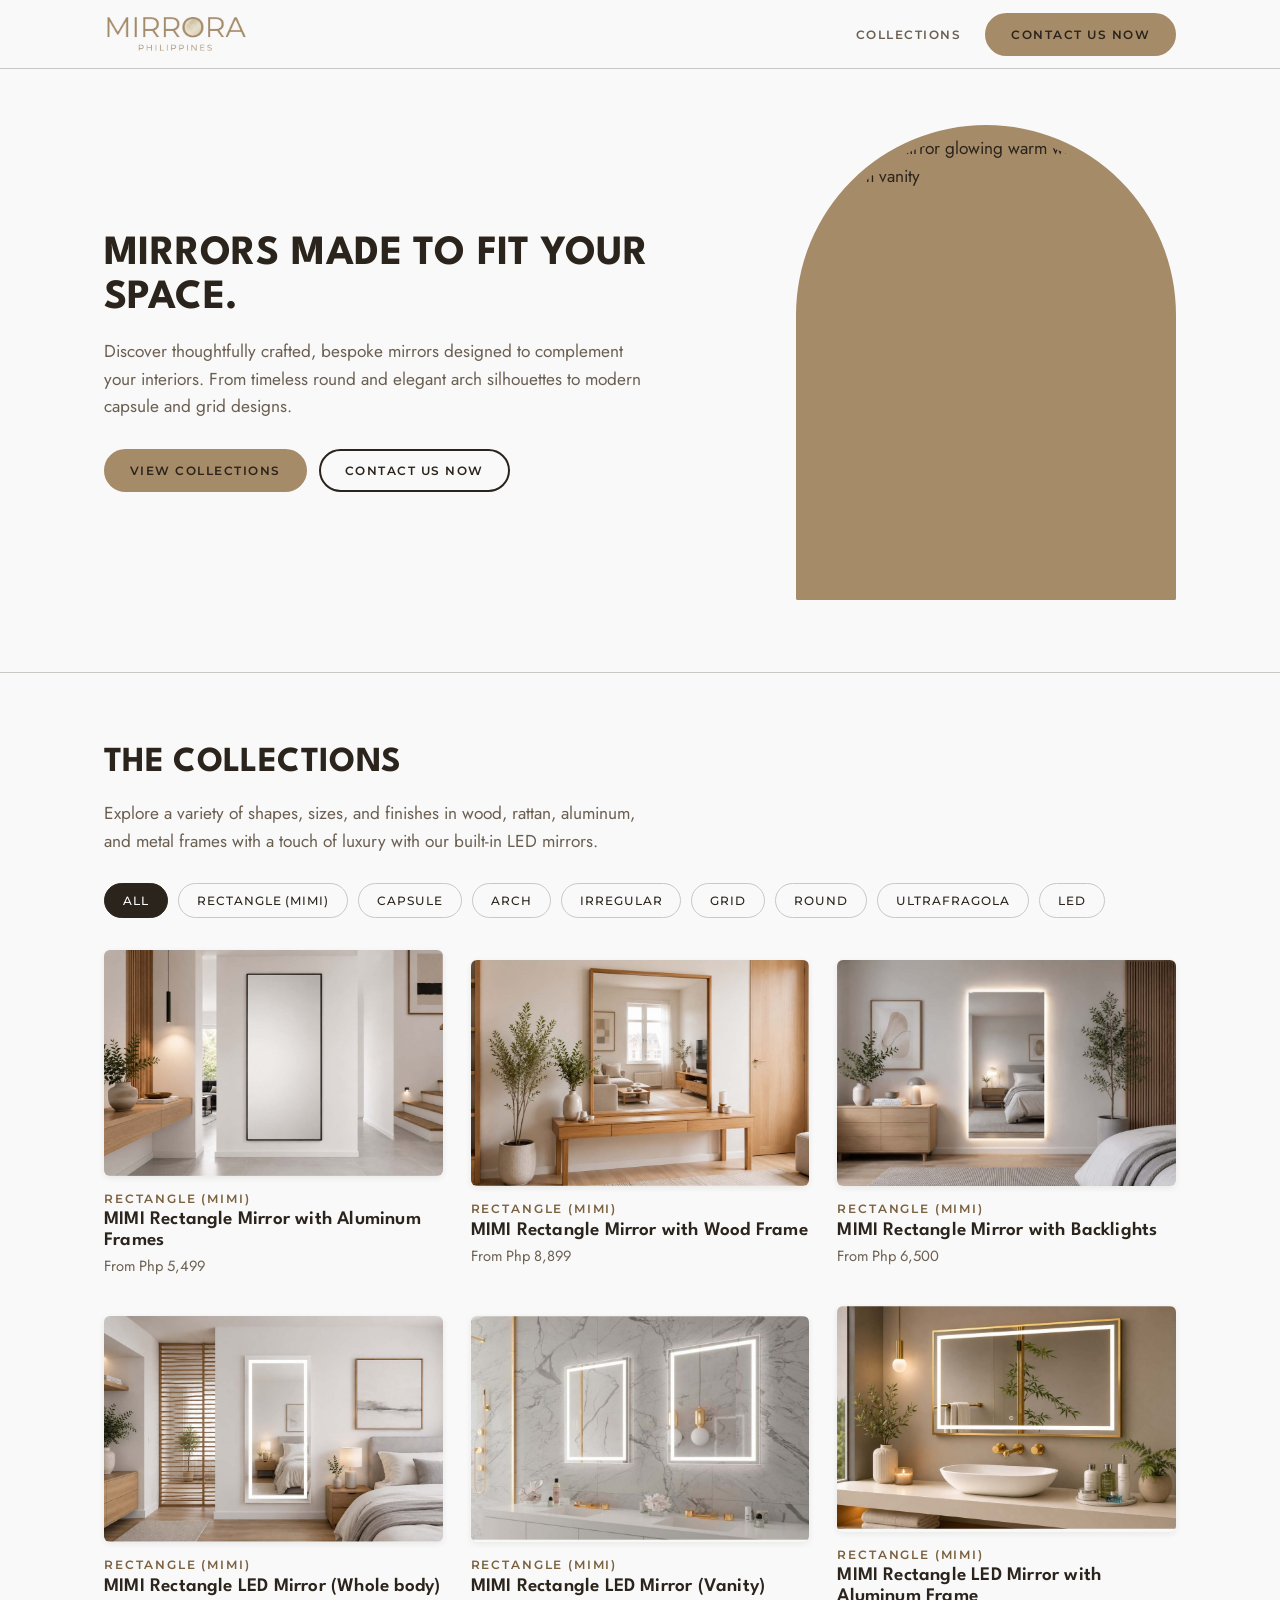
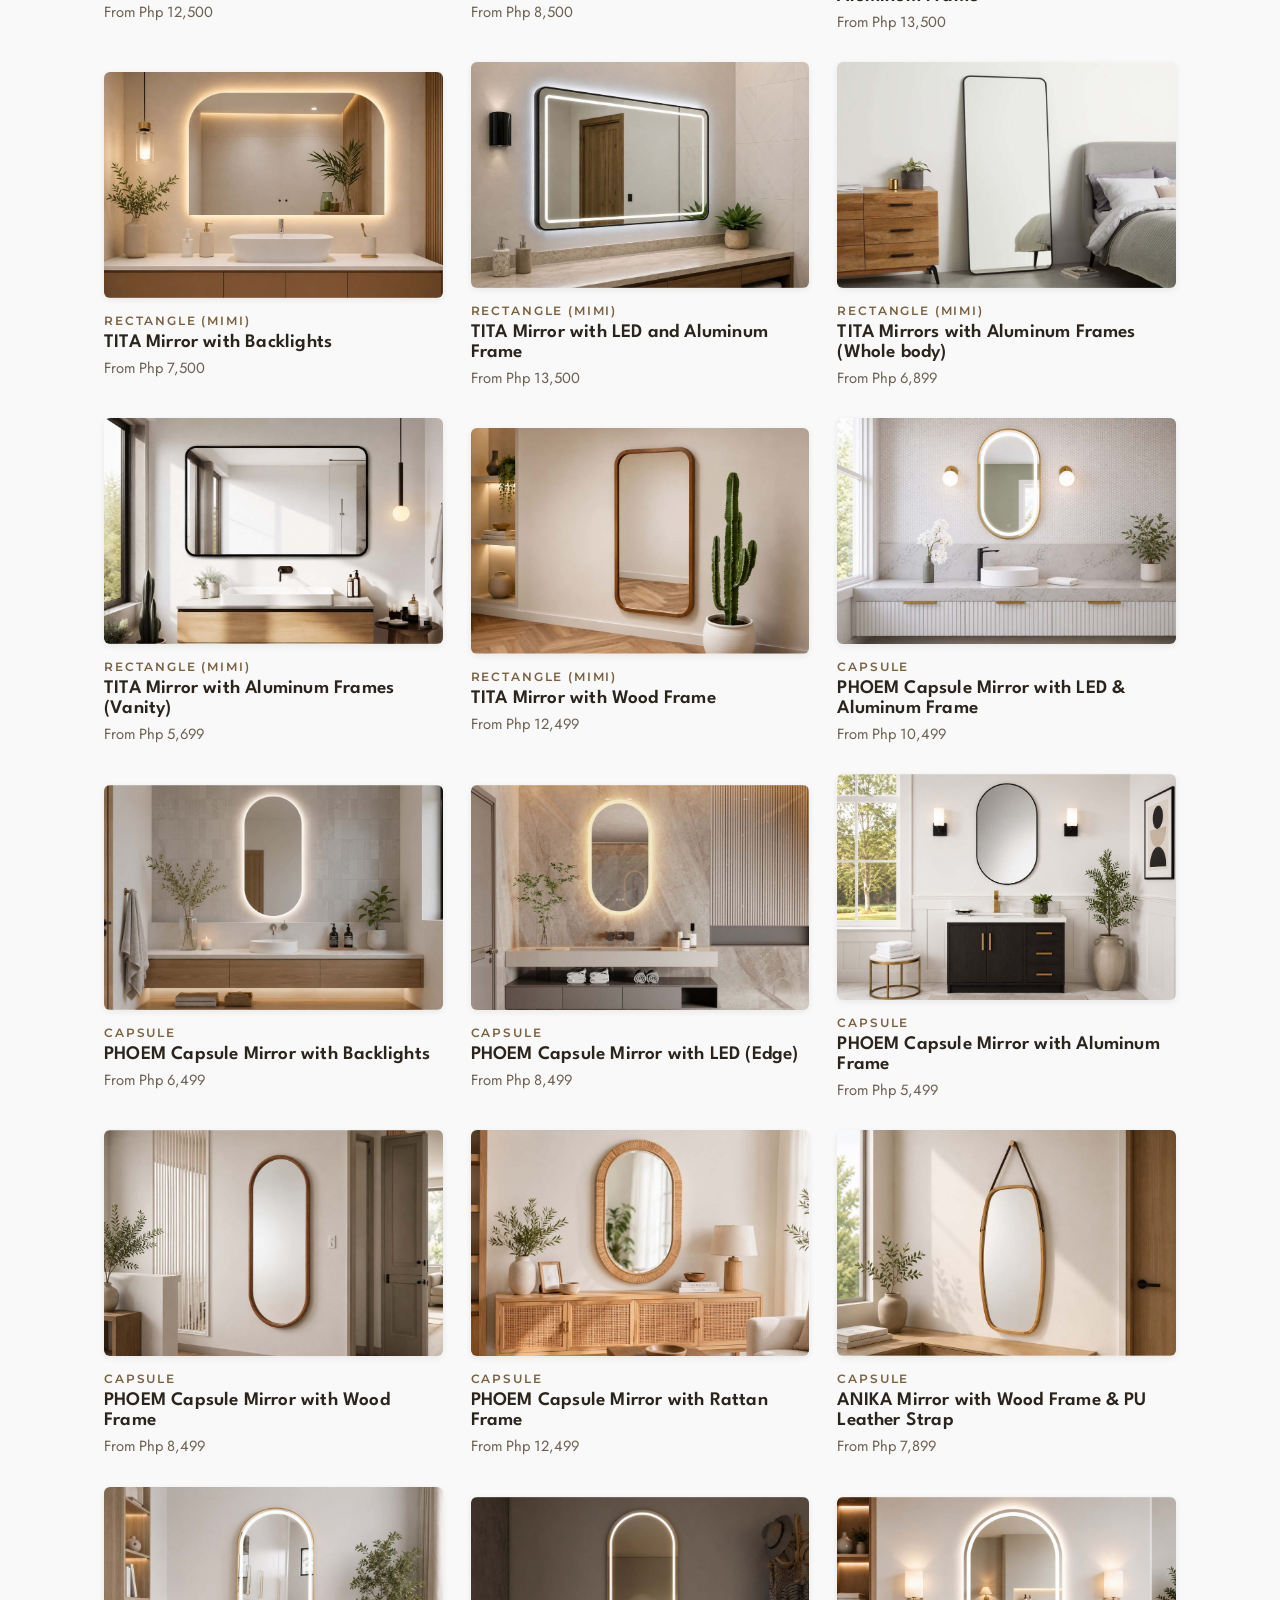
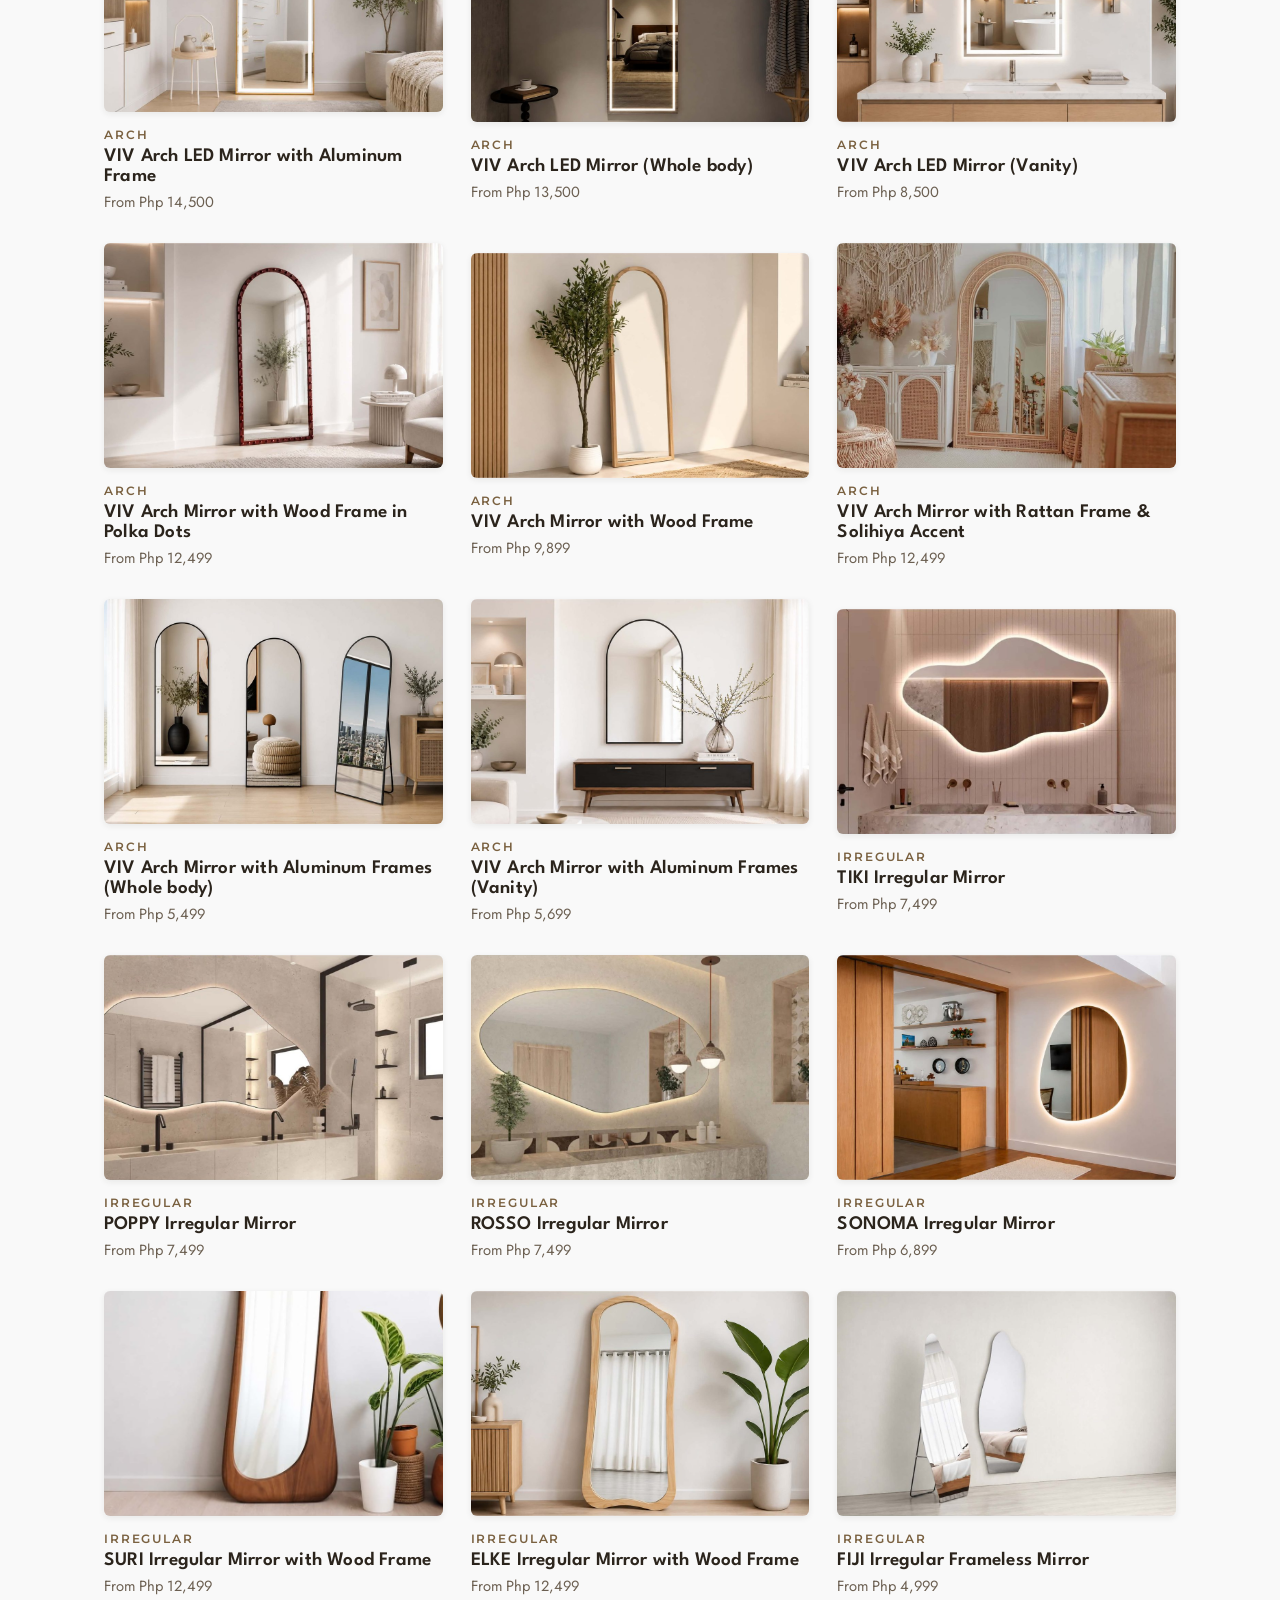
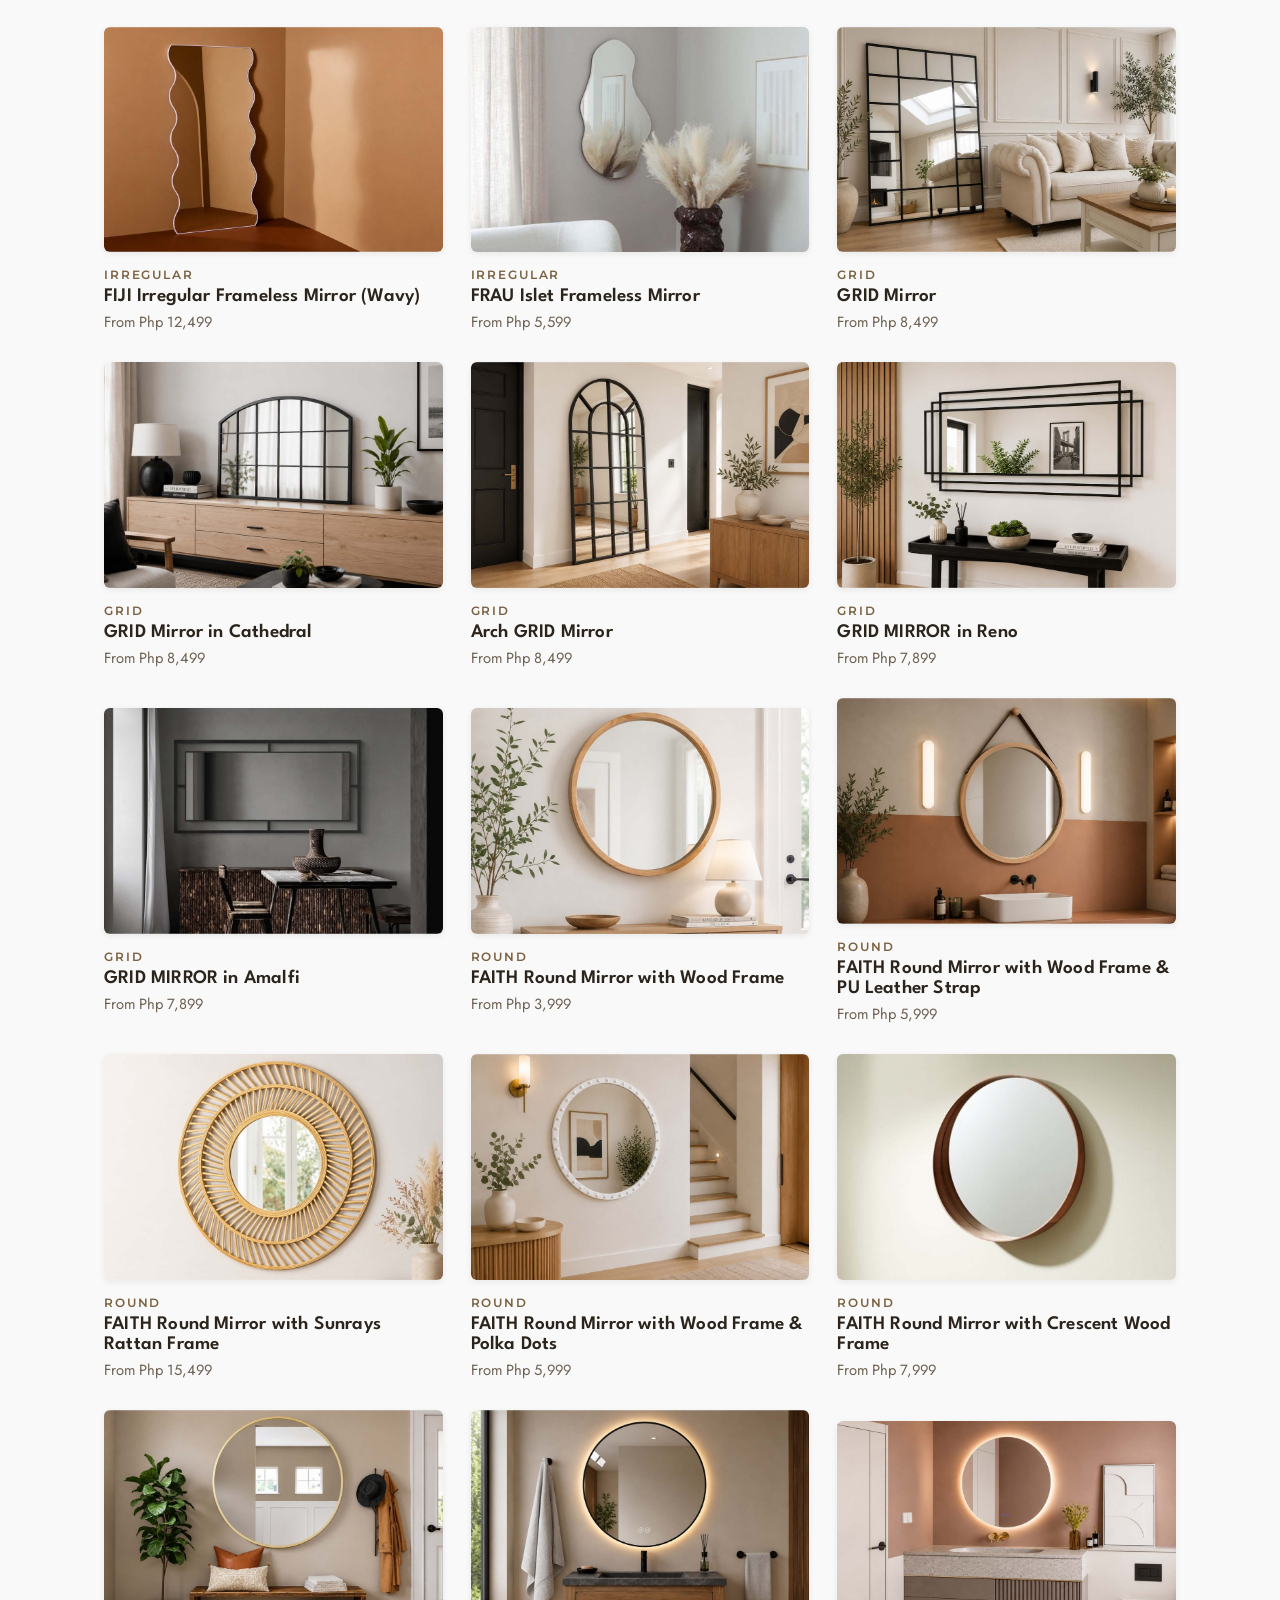
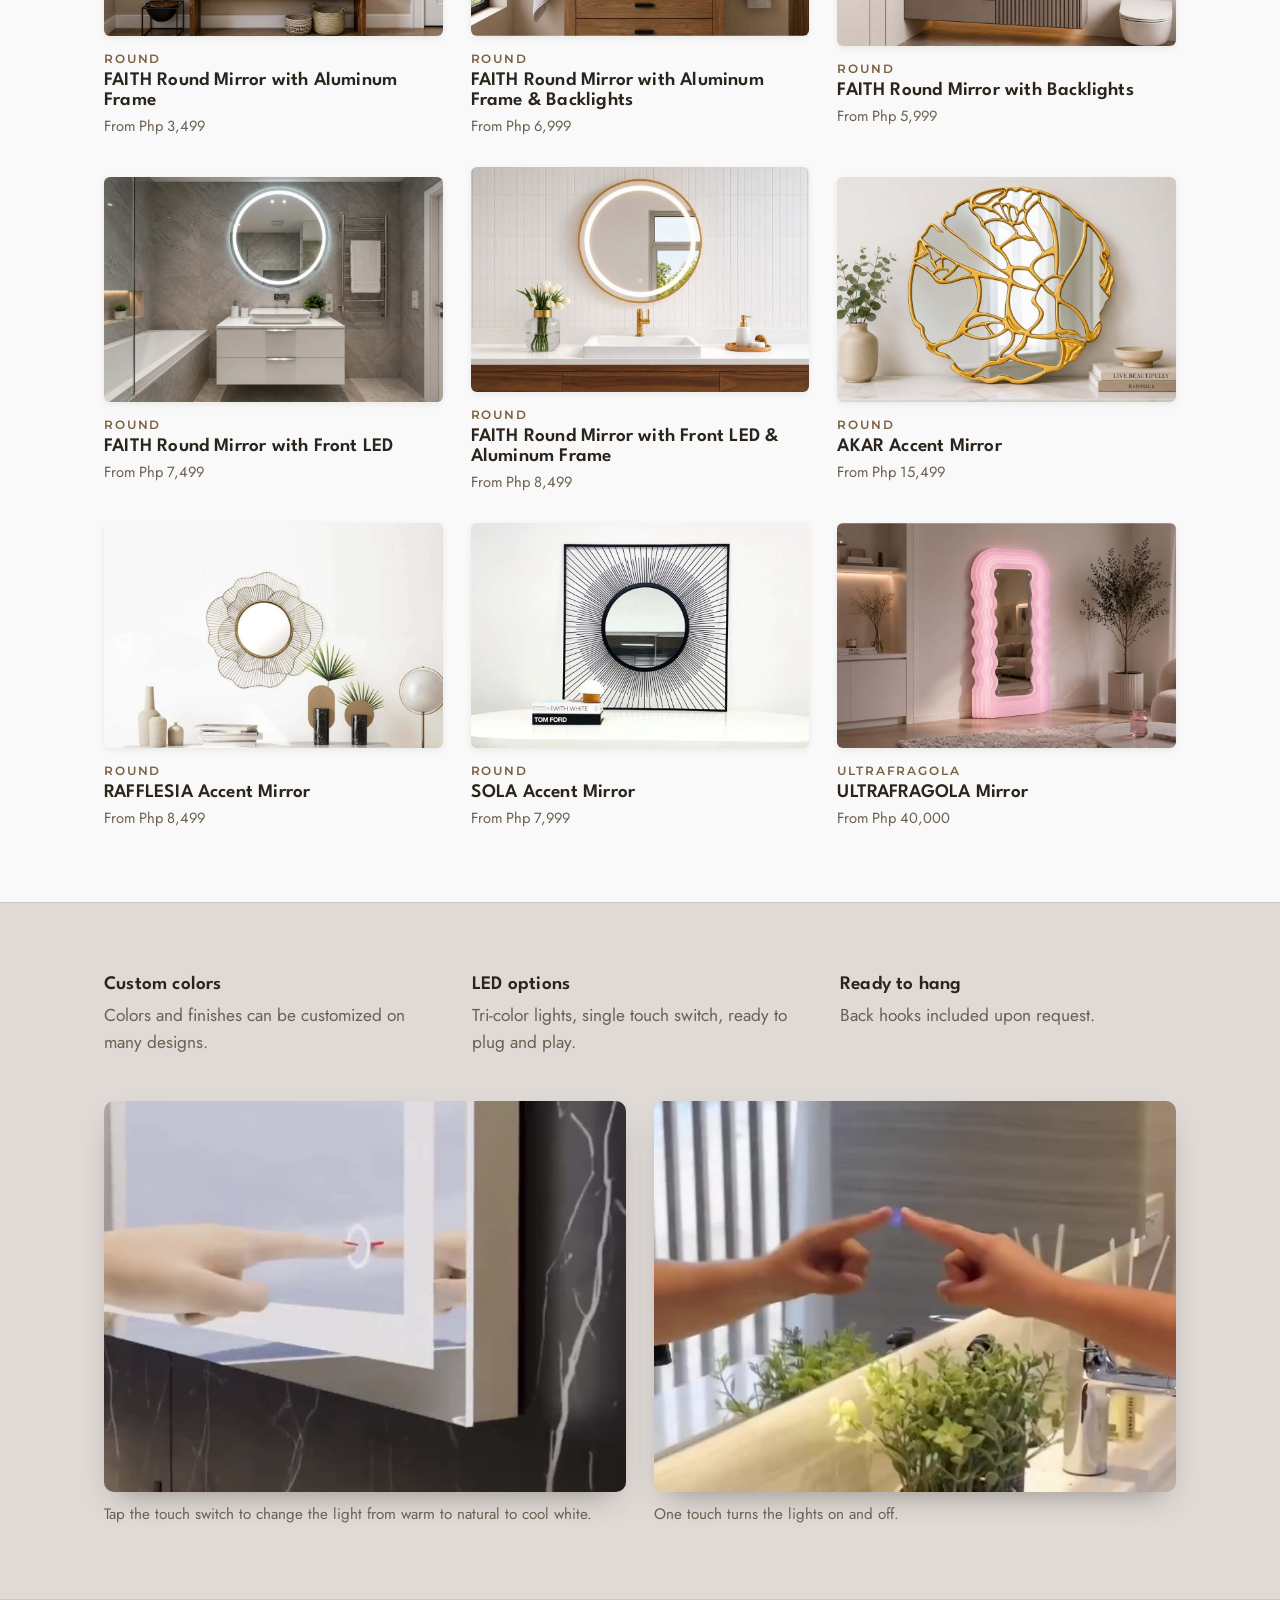
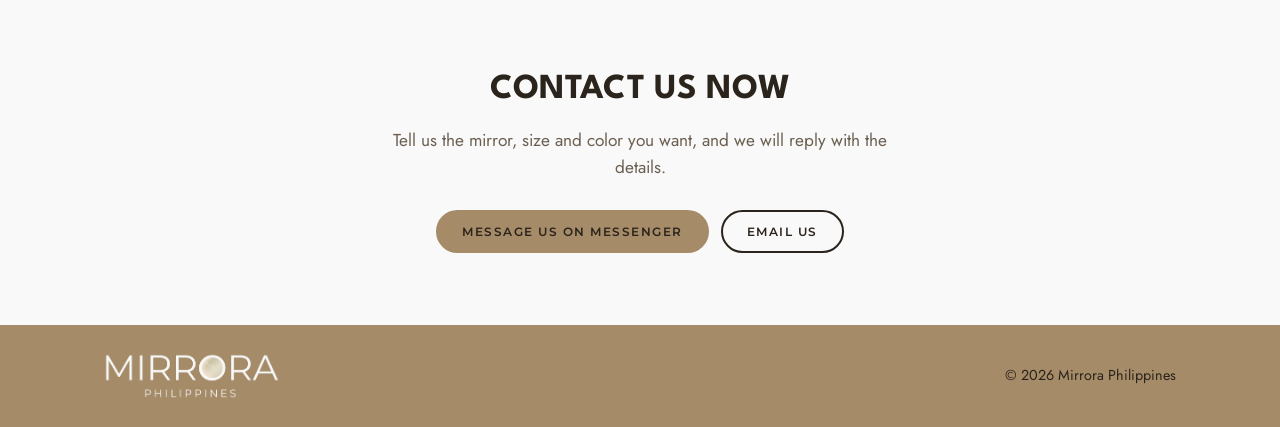
==== commit e04170d7: "Add files via upload" ====
--- a/index.html
+++ b/index.html
@@ -31,7 +31,12 @@
           <span class="pop"><a class="btn outline" data-contact href="#contact" aria-haspopup="true" aria-expanded="false">Contact us now</a></span>
         </div>
       </div>
-      <img class="arch" src="images/tita.jpg" alt="Backlit mirror above a bathroom vanity">
+      <div class="arch slides" aria-roledescription="carousel" aria-label="Mirrora LED mirrors">
+        <img class="on" src="hero-warm.jpg" alt="Arch LED mirror glowing warm white above a bathroom vanity">
+        <img src="hero-white.jpg" alt="The same arch LED mirror switched to cool white light" loading="lazy">
+        <img src="hero-arch.jpg" alt="Backlit arch mirror above a floating sink with candles" loading="lazy">
+        <div class="dots" role="tablist"></div>
+      </div>
     </section>
 
         <section id="collections" class="block">
--- a/style.css
+++ b/style.css
@@ -50,6 +50,13 @@
 .actions.center { justify-content: center; }
 .arch { width: min(380px, 100%); aspect-ratio: 4 / 5; object-fit: cover; margin-left: auto;
   border-radius: 999px 999px 8px 8px; border: 10px solid var(--tan); }
+.slides { position: relative; overflow: hidden; display: block; background: var(--tan); }
+.slides img { position: absolute; inset: 0; width: 100%; height: 100%; object-fit: cover; opacity: 0; transition: opacity 1.4s ease; }
+.slides img.on { opacity: 1; }
+.slides .dots { position: absolute; left: 0; right: 0; bottom: 14px; display: flex; justify-content: center; gap: 8px; z-index: 1; }
+.slides .dots button { width: 8px; height: 8px; padding: 0; border: 0; border-radius: 50%; cursor: pointer;
+  background: rgba(255, 255, 255, .55); box-shadow: 0 1px 3px rgba(0, 0, 0, .35); transition: background .3s, transform .3s; }
+.slides .dots button[aria-selected="true"] { background: #fff; transform: scale(1.3); }
 
 .block { padding: 72px 0; border-top: 1px solid var(--line); }
 .block.sand { background: var(--sand); }
@@ -60,6 +67,8 @@
 .led-demo video { width: 100%; aspect-ratio: 4 / 3; object-fit: cover; display: block; border-radius: 10px; background: var(--ink);
   box-shadow: 0 14px 30px -14px rgba(43, 36, 28, .45); }
 .led-demo figcaption { margin-top: 10px; color: var(--muted); font-size: .95rem; }
+.led-demo.led-filter { margin: 0 0 36px; }
+.led-demo[hidden] { display: none; }
 .contact { text-align: center; }
 .contact .lede { margin-left: auto; margin-right: auto; }
 
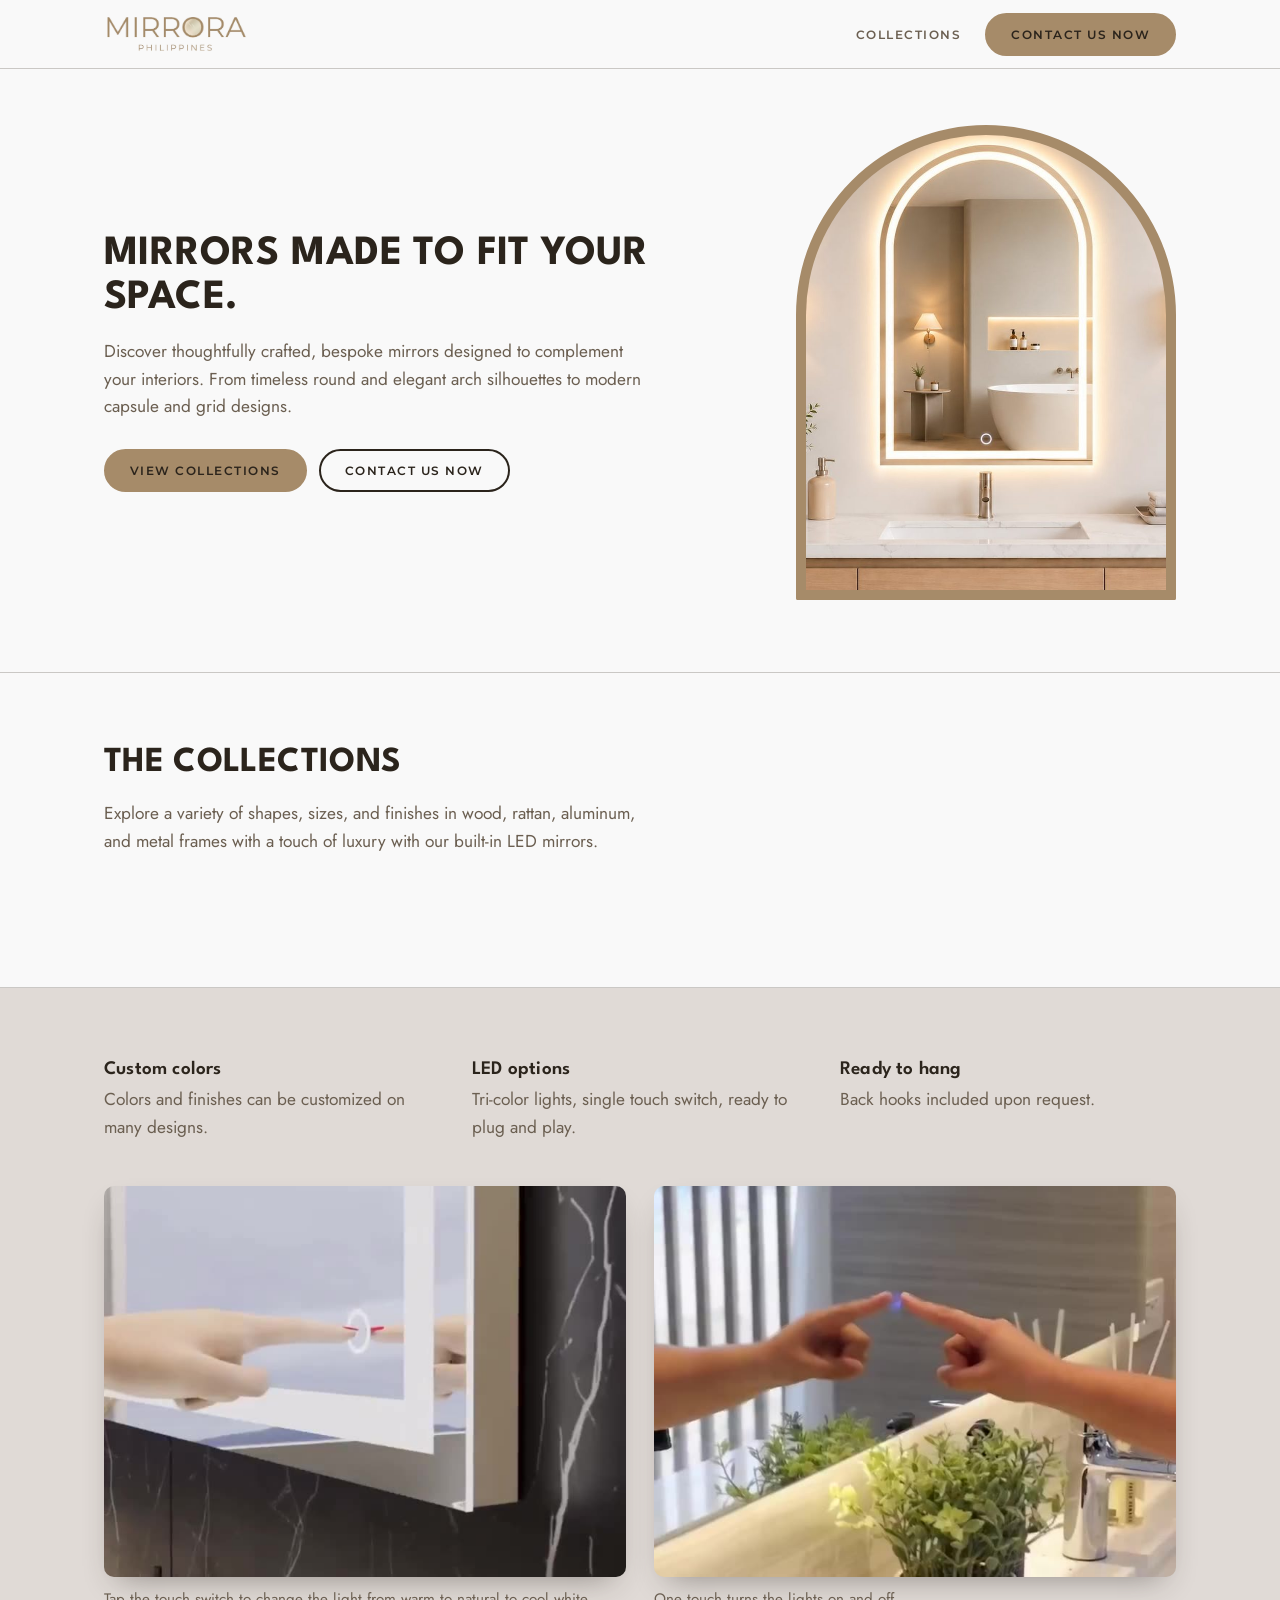
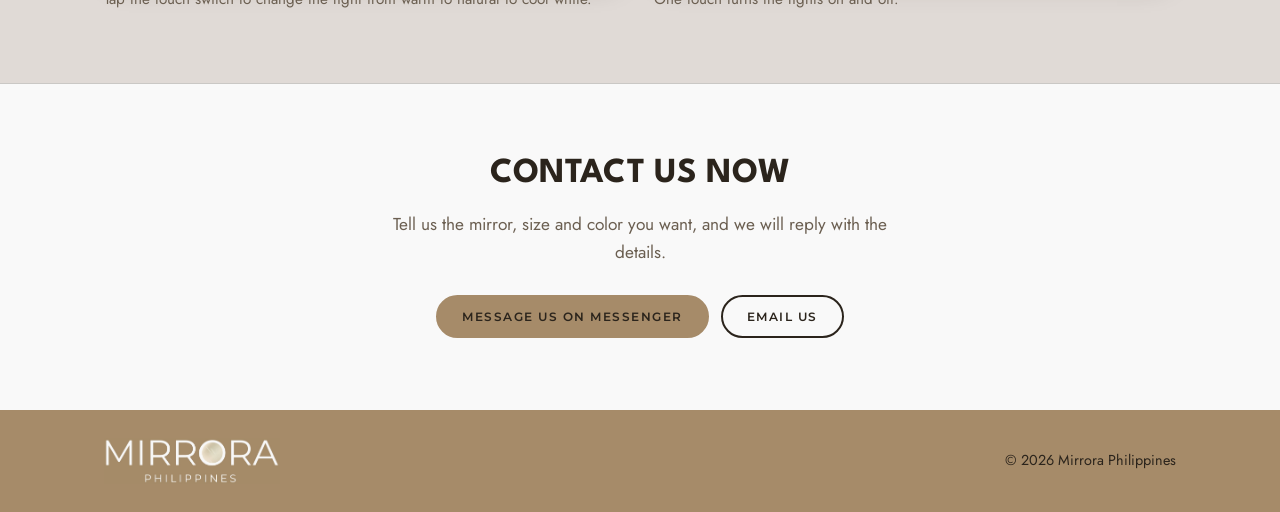
==== commit 51fae99c: "Add files via upload" ====
--- a/index.html
+++ b/index.html
@@ -31,11 +31,10 @@
           <span class="pop"><a class="btn outline" data-contact href="#contact" aria-haspopup="true" aria-expanded="false">Contact us now</a></span>
         </div>
       </div>
-      <div class="arch slides" aria-roledescription="carousel" aria-label="Mirrora LED mirrors">
-        <img class="on" src="hero-warm.jpg" alt="Arch LED mirror glowing warm white above a bathroom vanity">
-        <img src="hero-white.jpg" alt="The same arch LED mirror switched to cool white light" loading="lazy">
-        <img src="hero-arch.jpg" alt="Backlit arch mirror above a floating sink with candles" loading="lazy">
-        <div class="dots" role="tablist"></div>
+      <div class="arch slides" aria-label="Mirrora LED mirrors">
+        <img class="on" src="[data-uri]" alt="Arch LED mirror glowing warm white above a bathroom vanity">
+        <img src="[data-uri]" alt="The same arch LED mirror switched to cool white light">
+        <img src="[data-uri]" alt="Backlit arch mirror above a floating sink with candles">
       </div>
     </section>
 
--- a/style.css
+++ b/style.css
@@ -51,12 +51,10 @@
 .arch { width: min(380px, 100%); aspect-ratio: 4 / 5; object-fit: cover; margin-left: auto;
   border-radius: 999px 999px 8px 8px; border: 10px solid var(--tan); }
 .slides { position: relative; overflow: hidden; display: block; background: var(--tan); }
-.slides img { position: absolute; inset: 0; width: 100%; height: 100%; object-fit: cover; opacity: 0; transition: opacity 1.4s ease; }
-.slides img.on { opacity: 1; }
-.slides .dots { position: absolute; left: 0; right: 0; bottom: 14px; display: flex; justify-content: center; gap: 8px; z-index: 1; }
-.slides .dots button { width: 8px; height: 8px; padding: 0; border: 0; border-radius: 50%; cursor: pointer;
-  background: rgba(255, 255, 255, .55); box-shadow: 0 1px 3px rgba(0, 0, 0, .35); transition: background .3s, transform .3s; }
-.slides .dots button[aria-selected="true"] { background: #fff; transform: scale(1.3); }
+.slides img { position: absolute; inset: 0; width: 100%; height: 100%; object-fit: cover; opacity: 0; transform: scale(1);
+  transition: opacity .8s ease, transform 2.8s linear; }
+.slides img.on { opacity: 1; transform: scale(1.07); }
+@media (prefers-reduced-motion: reduce) { .slides img, .slides img.on { transform: none; } }
 
 .block { padding: 72px 0; border-top: 1px solid var(--line); }
 .block.sand { background: var(--sand); }
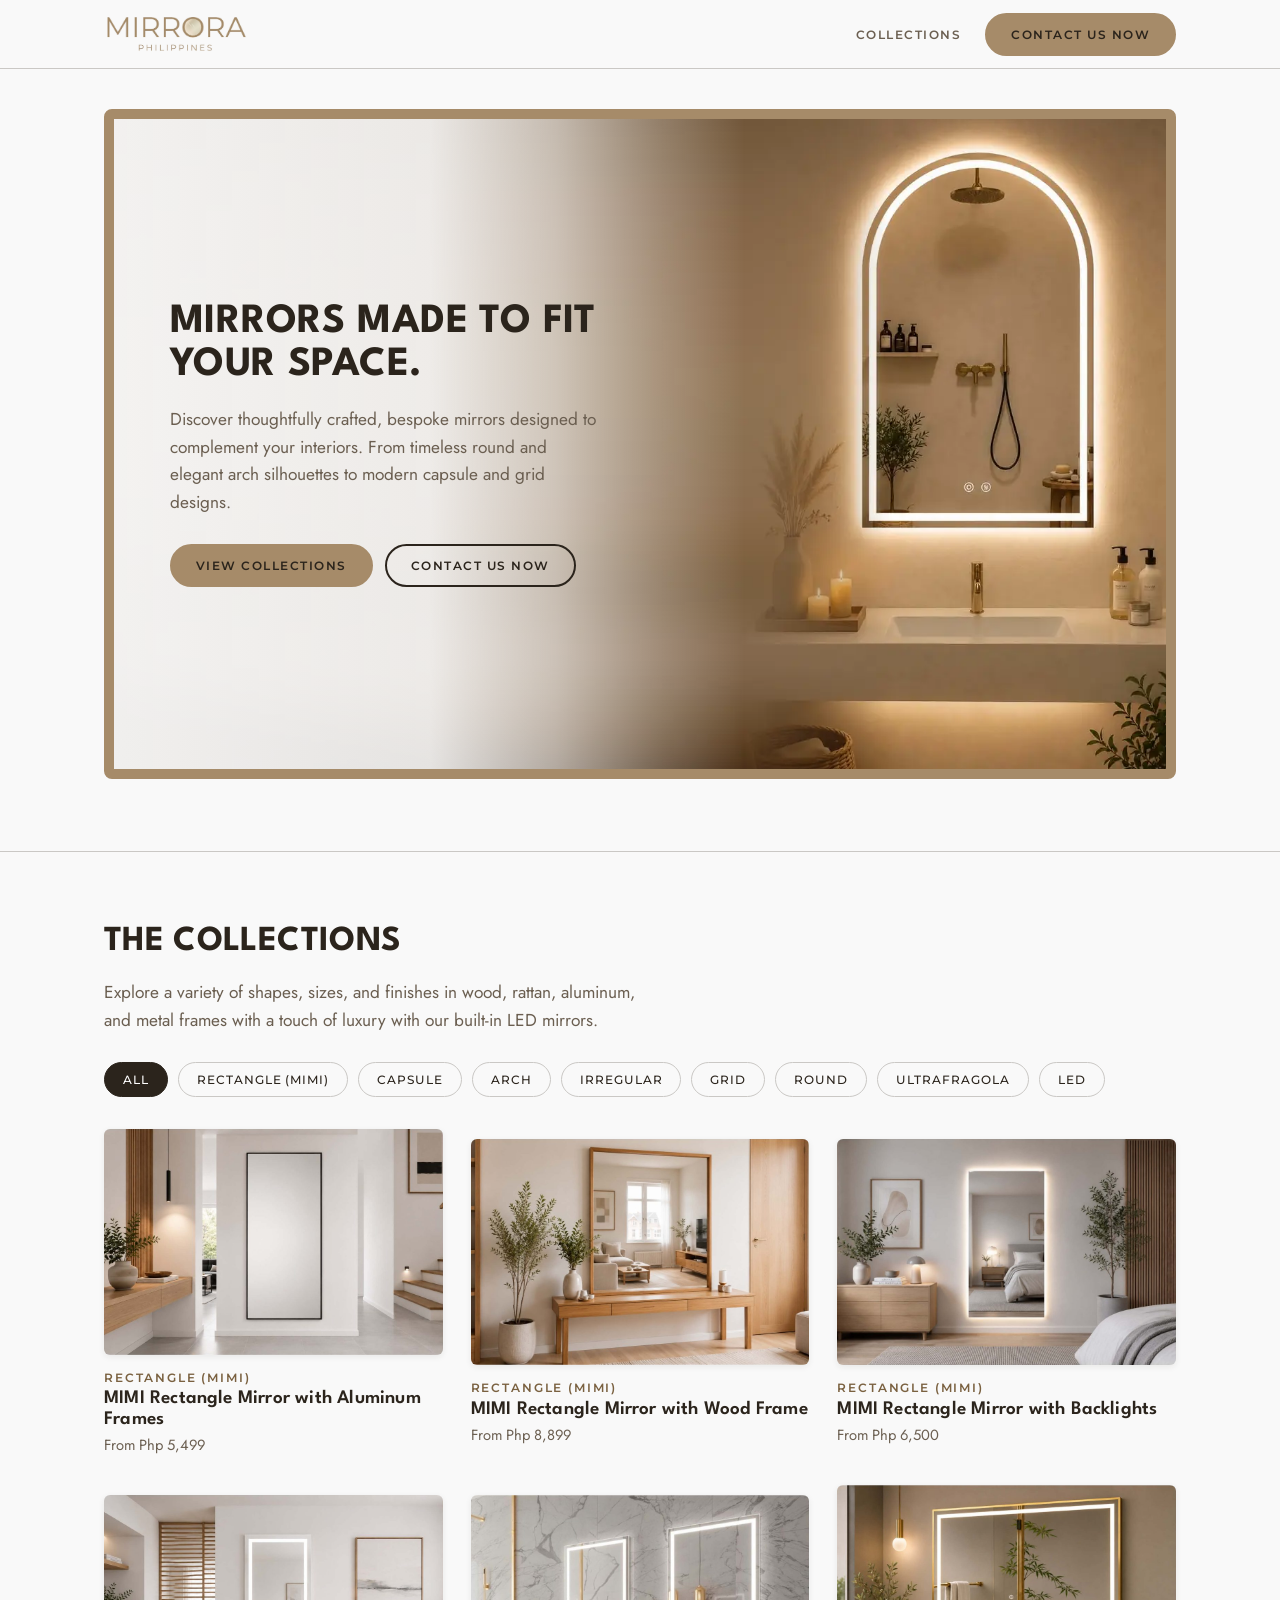
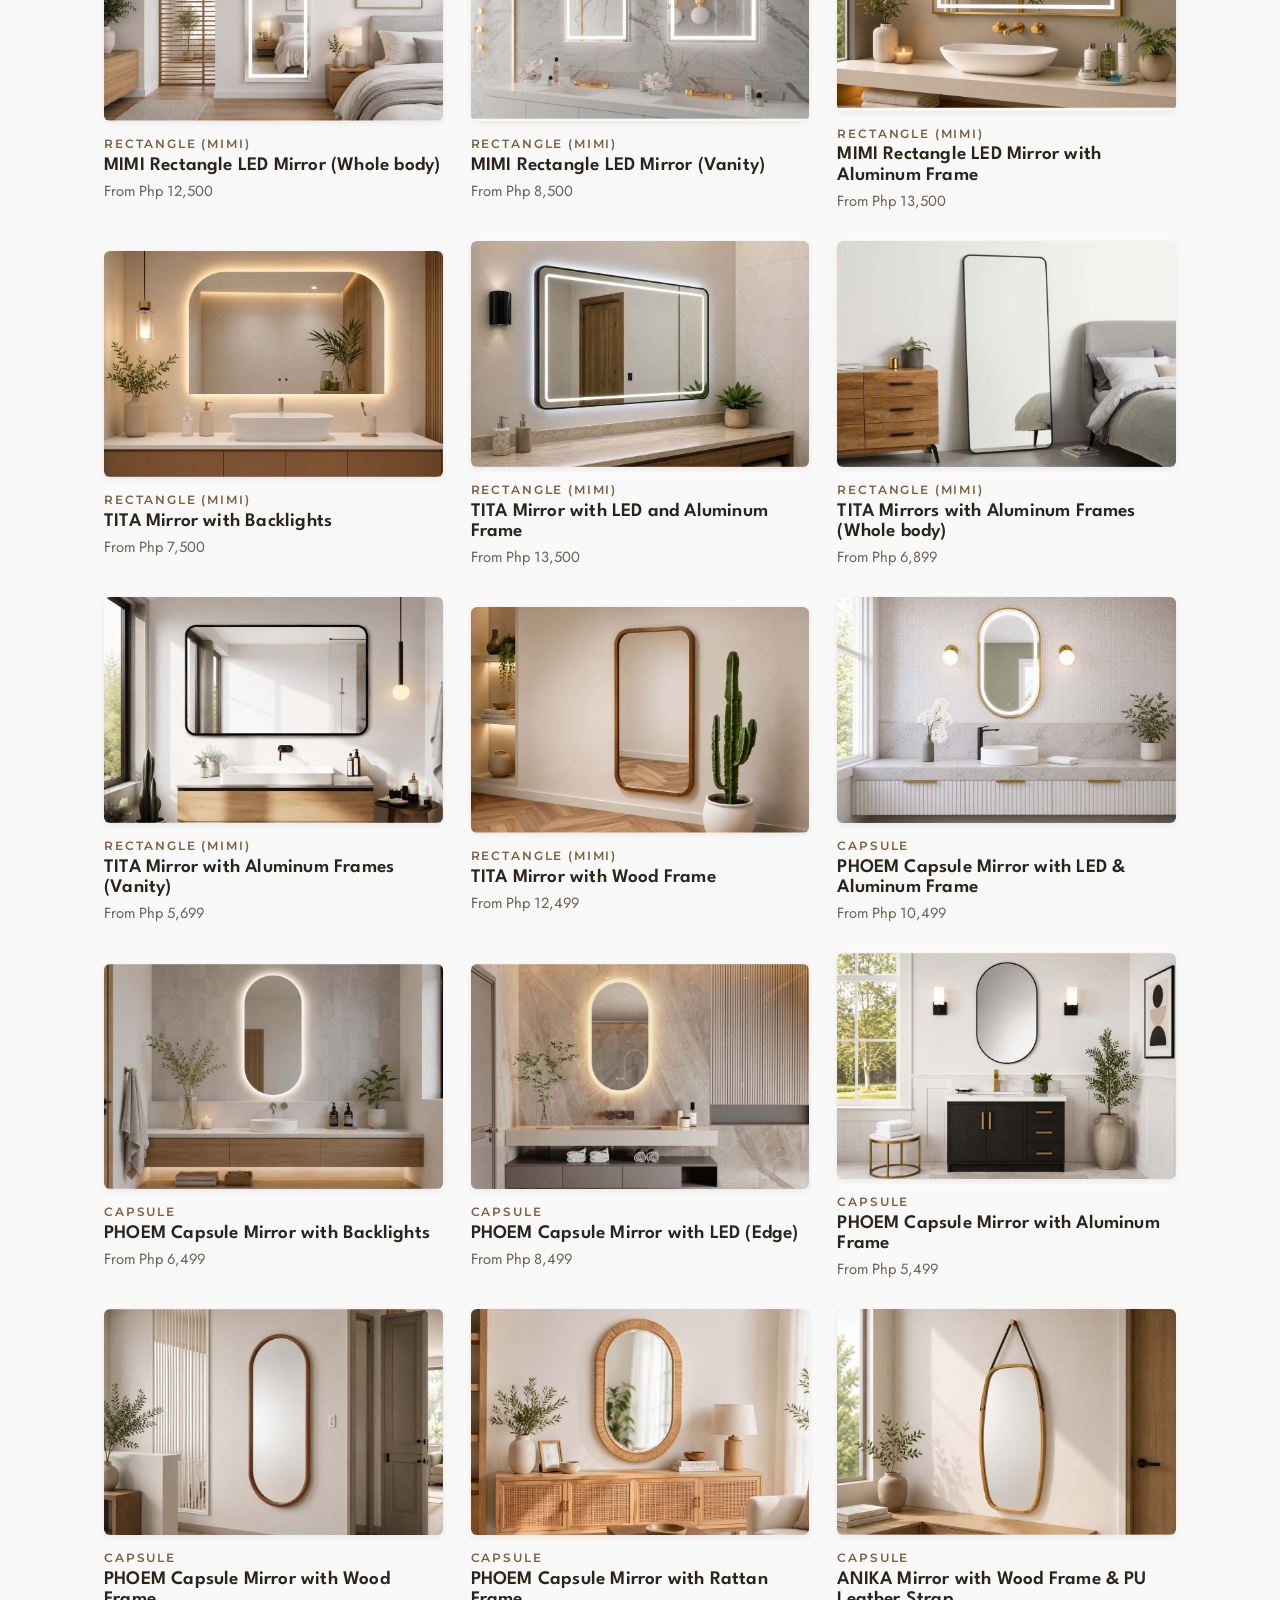
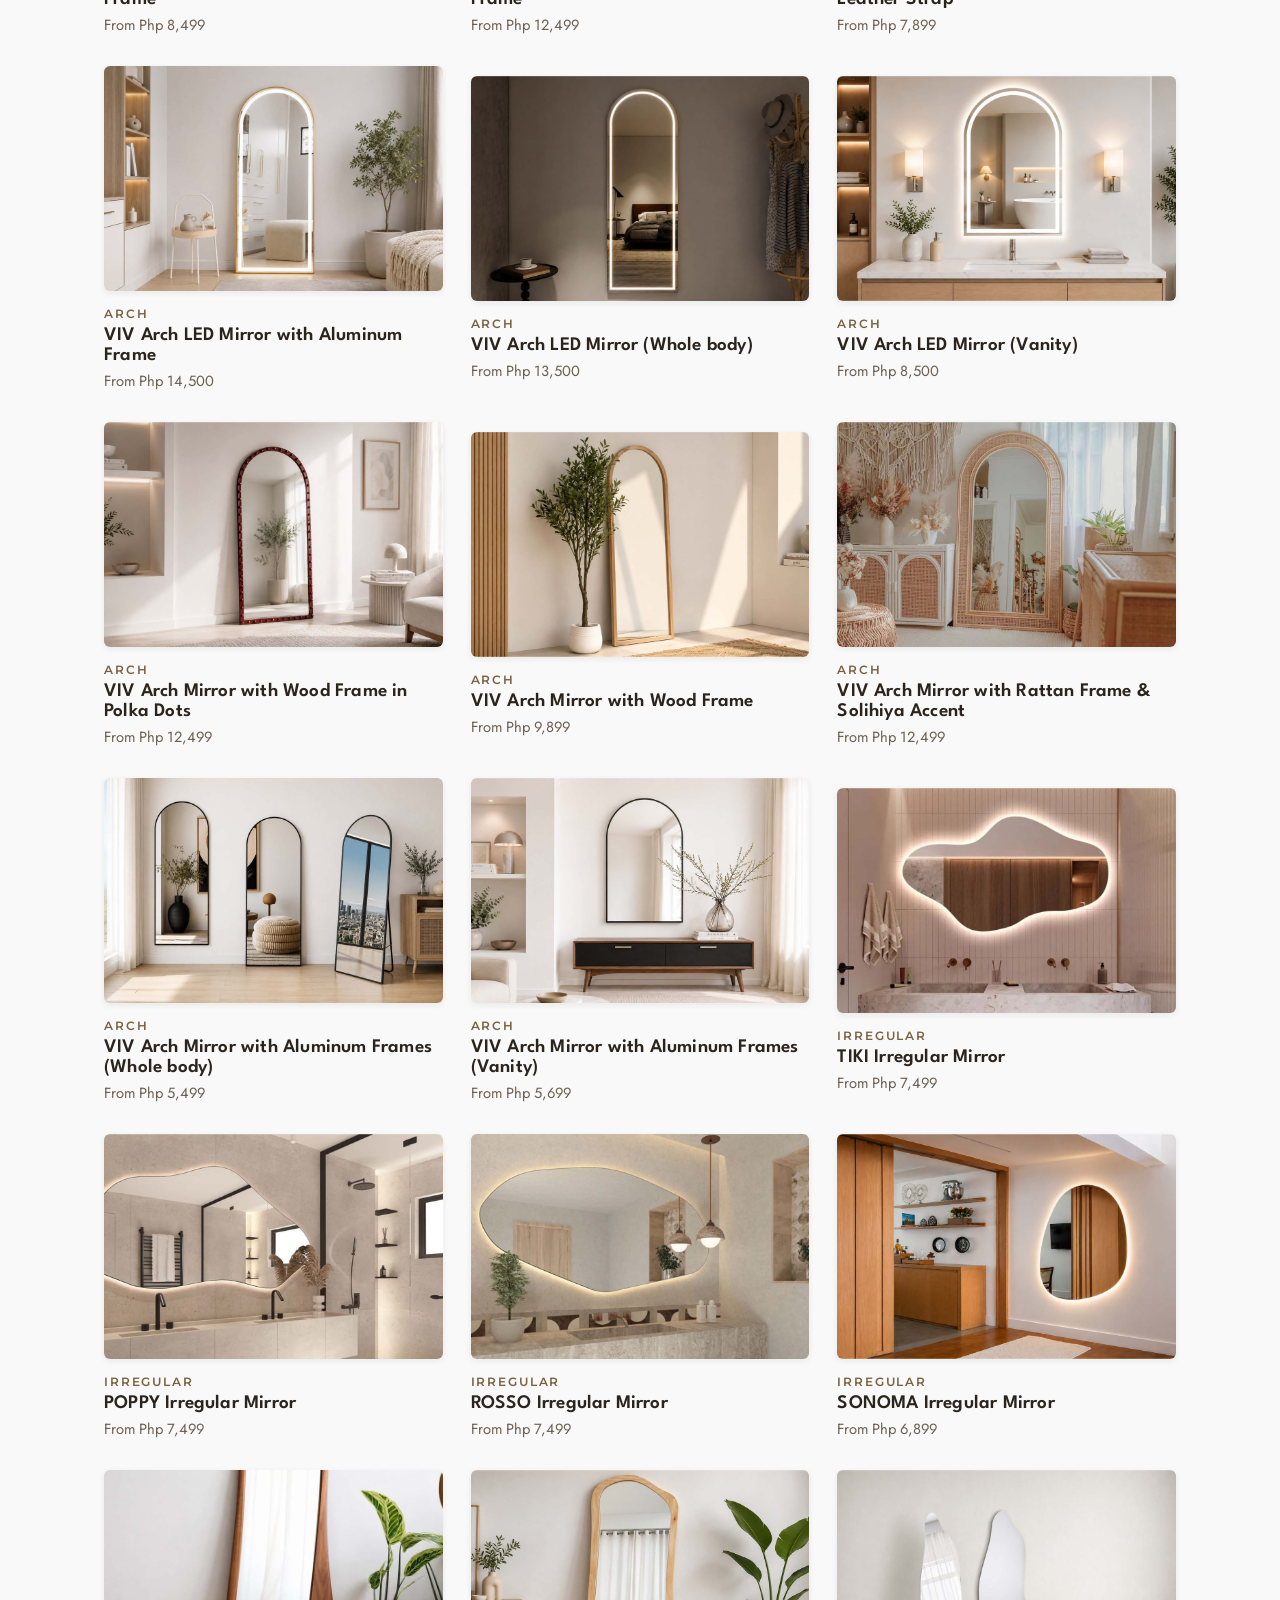
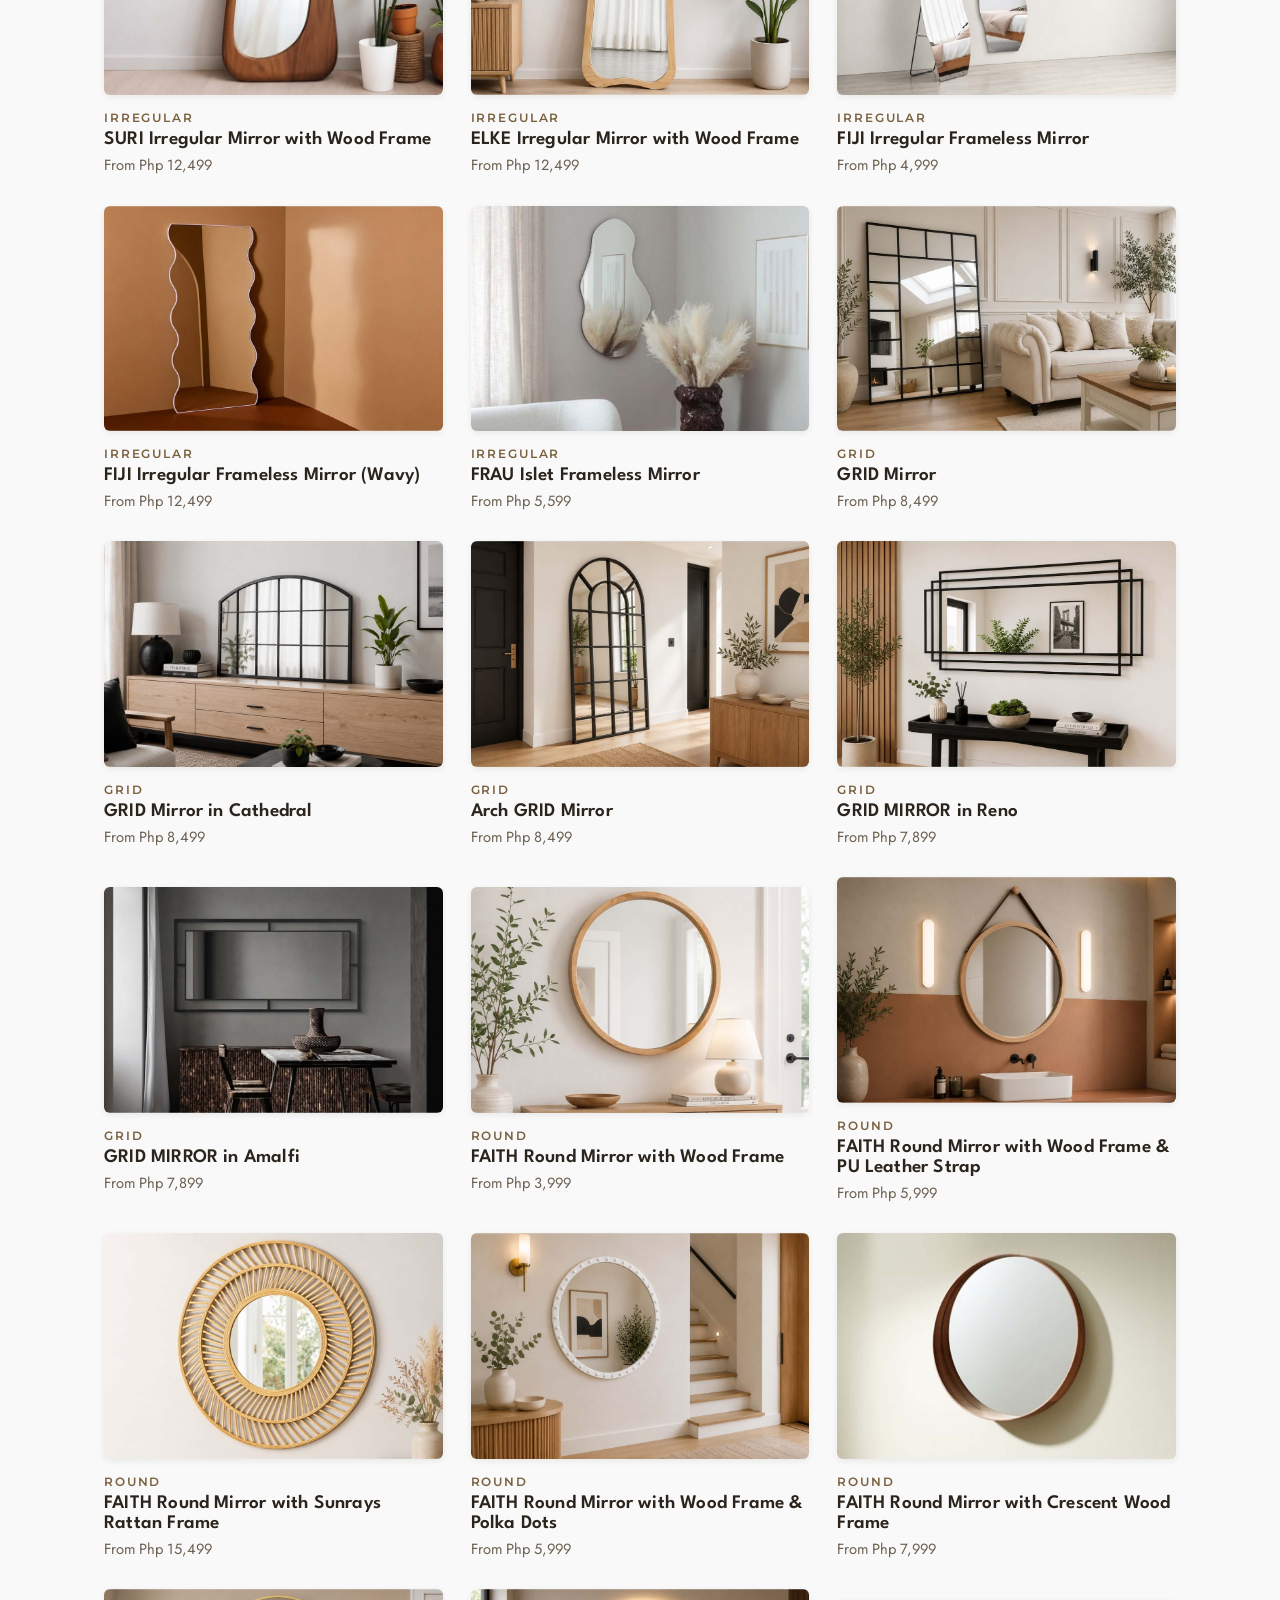
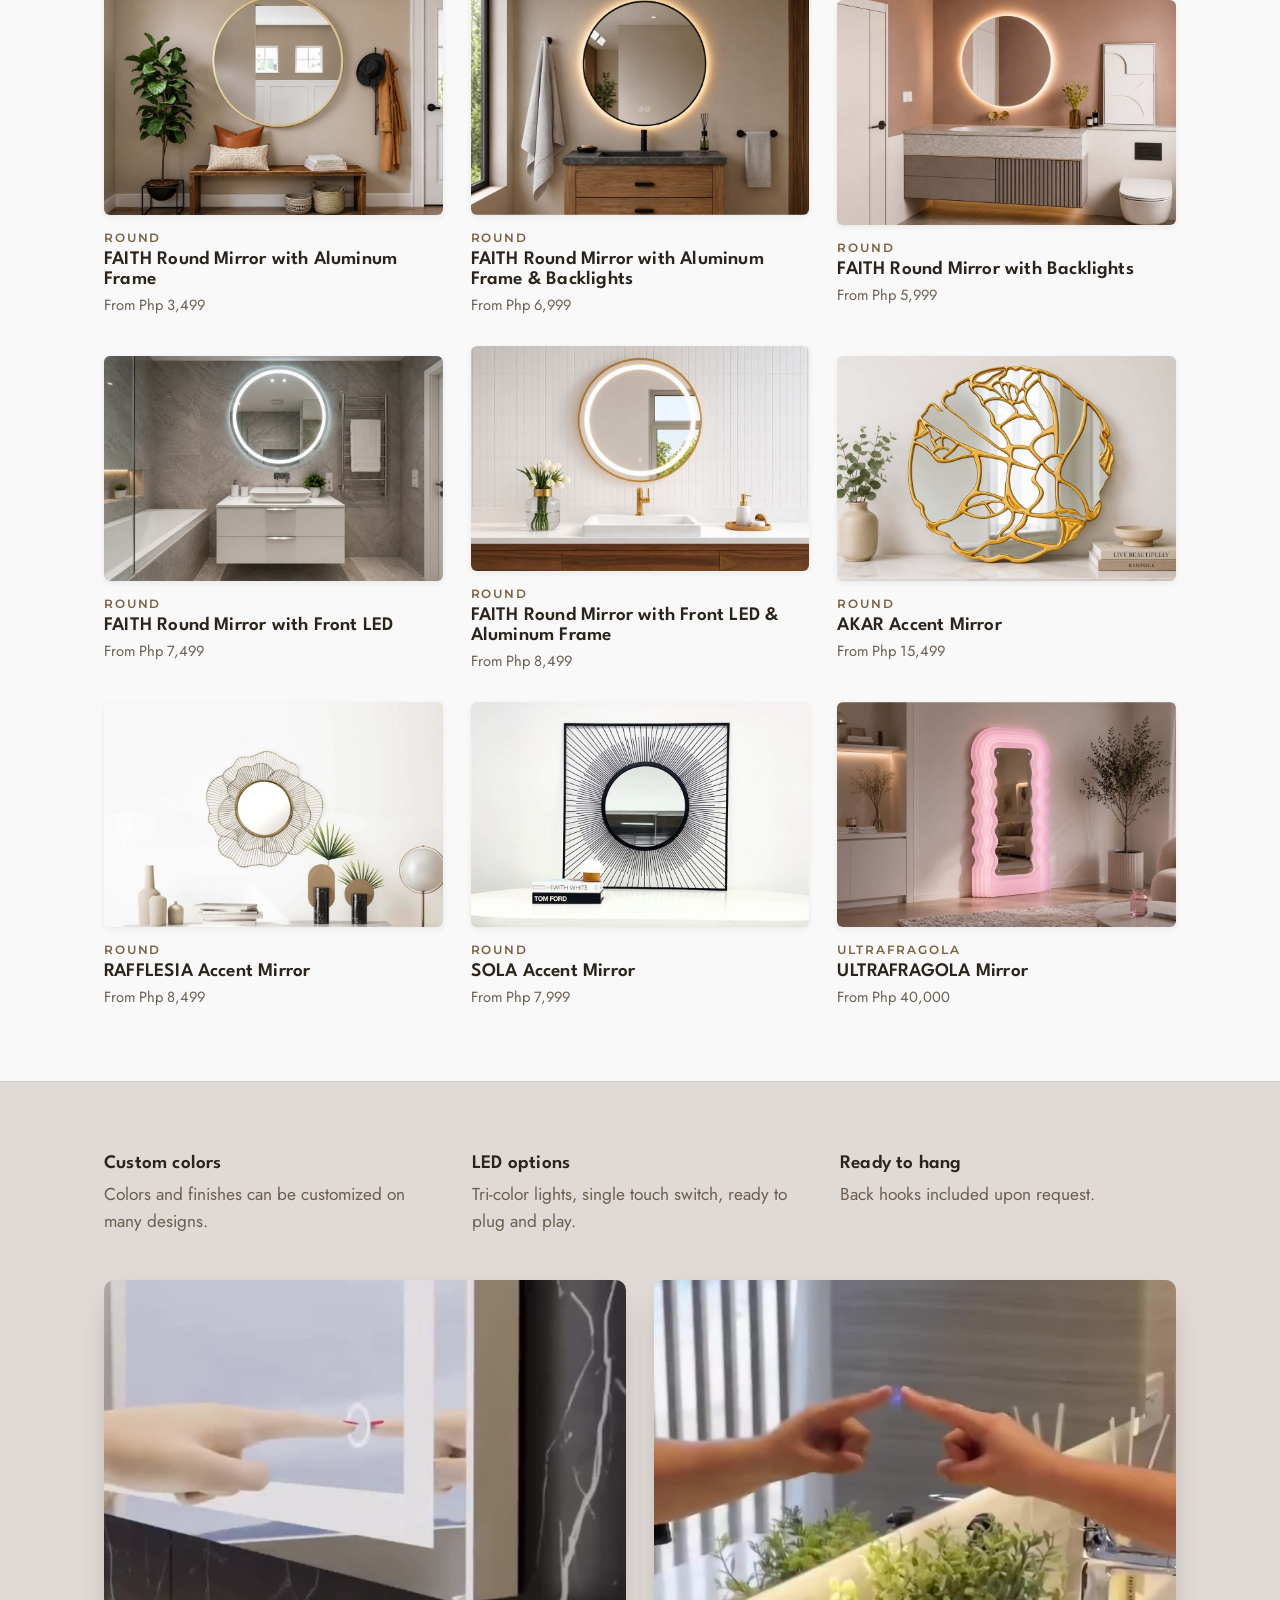
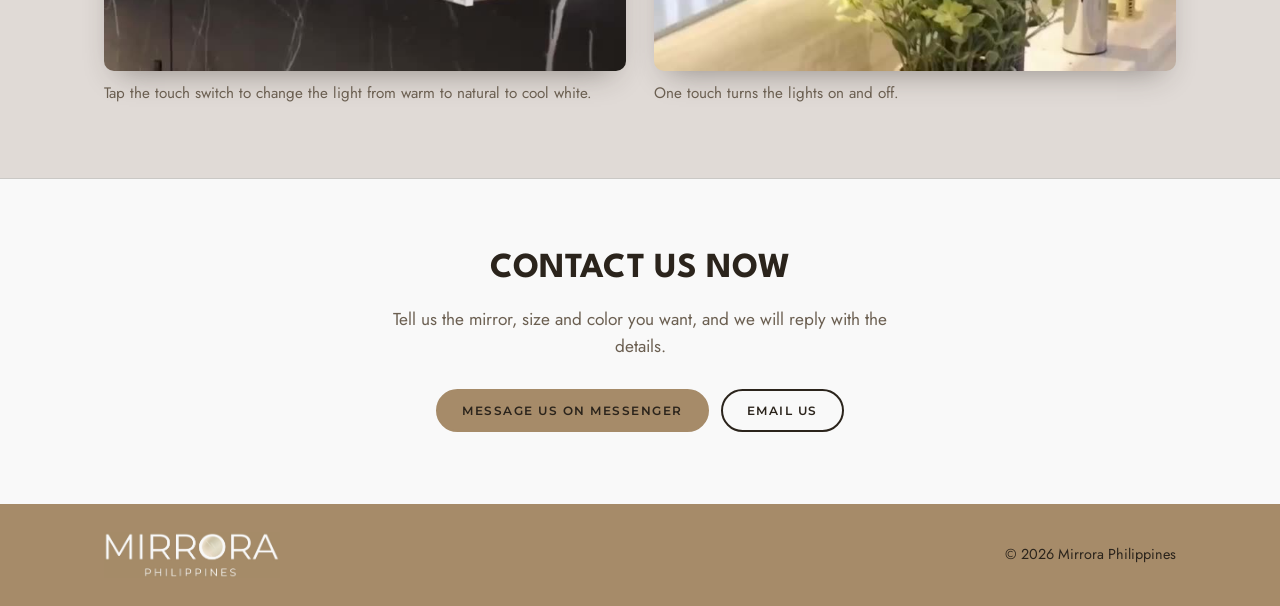
==== commit f98177ee: "Add files via upload" ====
--- a/index.html
+++ b/index.html
@@ -22,19 +22,21 @@
   </header>
 
   <main id="top">
-        <section class="wrap hero">
-      <div>
-        <h1>Mirrors made to fit your space.</h1>
-        <p class="lede">Discover thoughtfully crafted, bespoke mirrors designed to complement your interiors. From timeless round and elegant arch silhouettes to modern capsule and grid designs.</p>
-        <div class="actions">
+    <section class="wrap hero">
+      <div class="hero-card">
+        <div class="slides" aria-label="Mirrora LED mirrors">
+          <img class="on" src="[data-uri]" alt="Arch LED mirror glowing warm white above a bathroom vanity">
+          <img src="[data-uri]" alt="The same arch LED mirror switched to cool white light">
+          <img class="fit-right" src="[data-uri]" alt="Backlit arch mirror above a floating sink with candles">
+        </div>
+        <div class="hero-text">
+          <h1>Mirrors made to fit your space.</h1>
+          <p class="lede">Discover thoughtfully crafted, bespoke mirrors designed to complement your interiors. From timeless round and elegant arch silhouettes to modern capsule and grid designs.</p>
+          <div class="actions">
           <a class="btn" href="#collections">View collections</a>
           <span class="pop"><a class="btn outline" data-contact href="#contact" aria-haspopup="true" aria-expanded="false">Contact us now</a></span>
         </div>
-      </div>
-      <div class="arch slides" aria-label="Mirrora LED mirrors">
-        <img class="on" src="[data-uri]" alt="Arch LED mirror glowing warm white above a bathroom vanity">
-        <img src="[data-uri]" alt="The same arch LED mirror switched to cool white light">
-        <img src="[data-uri]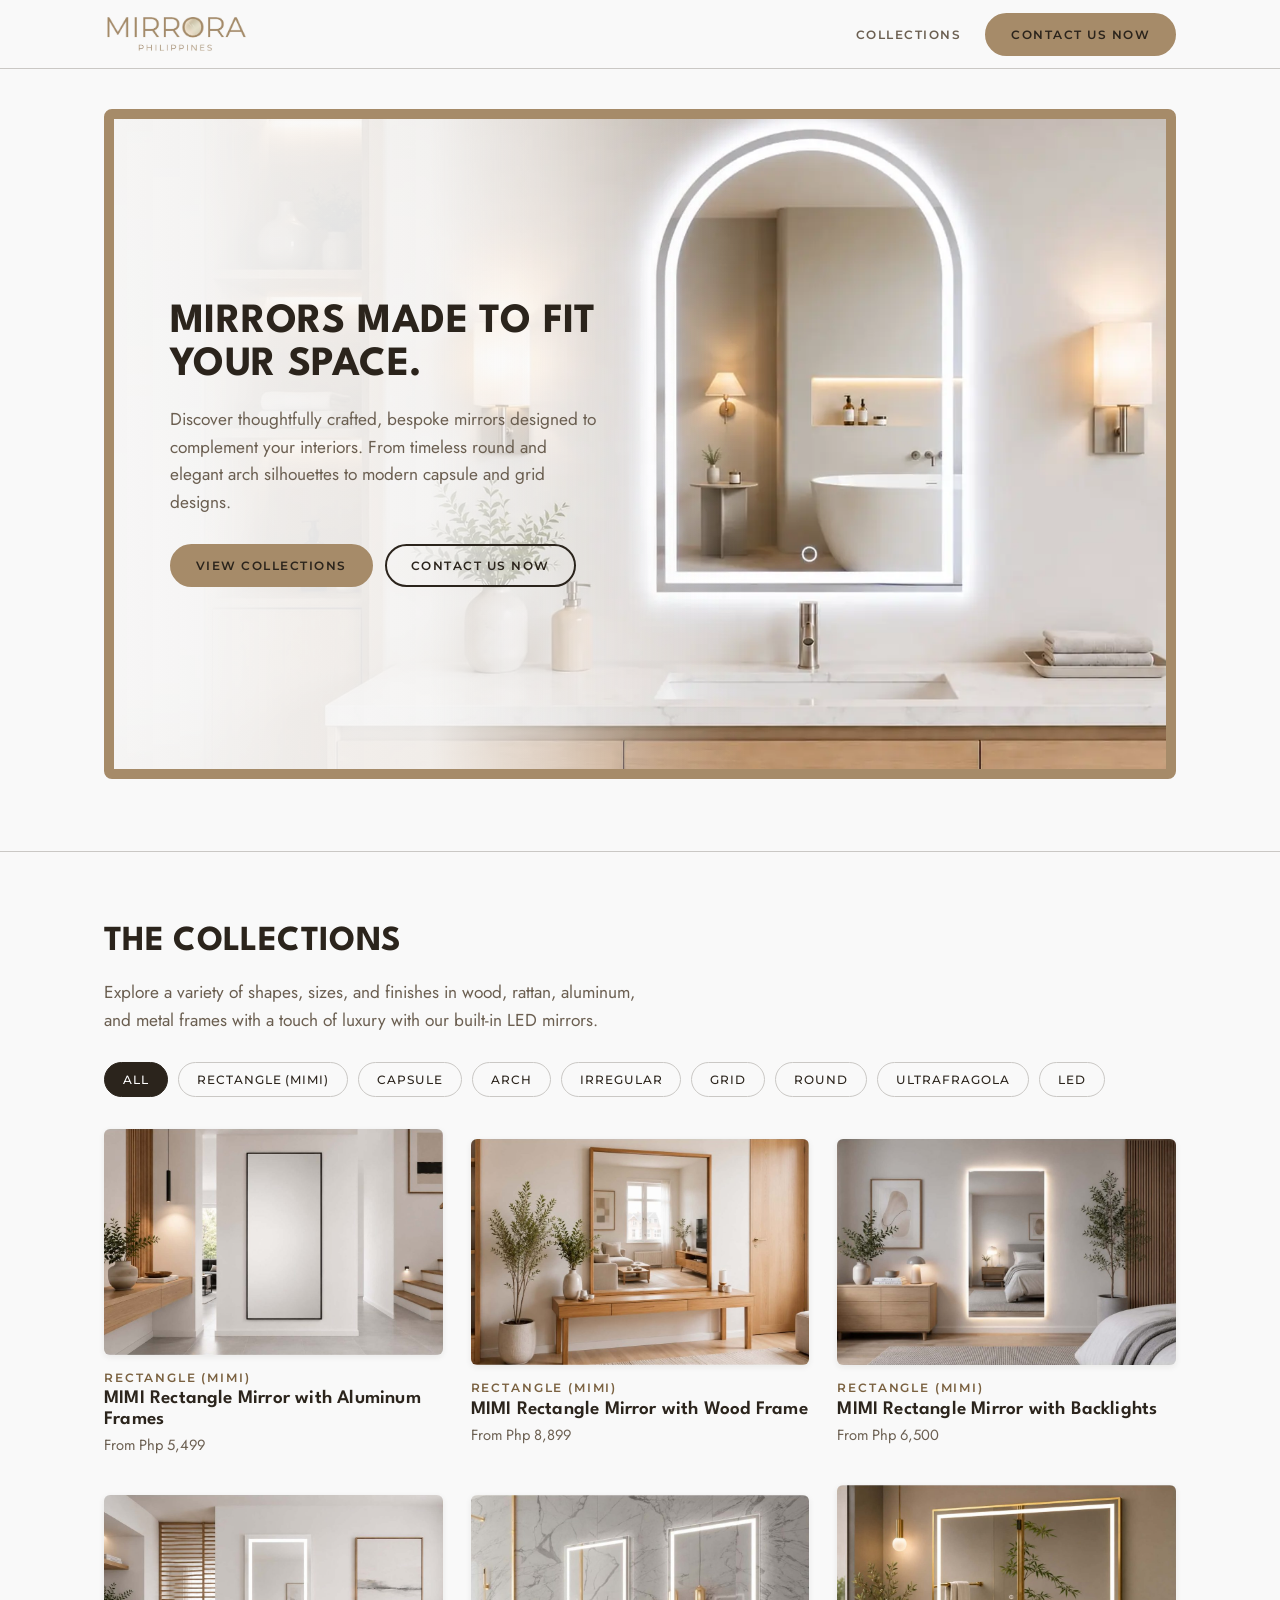
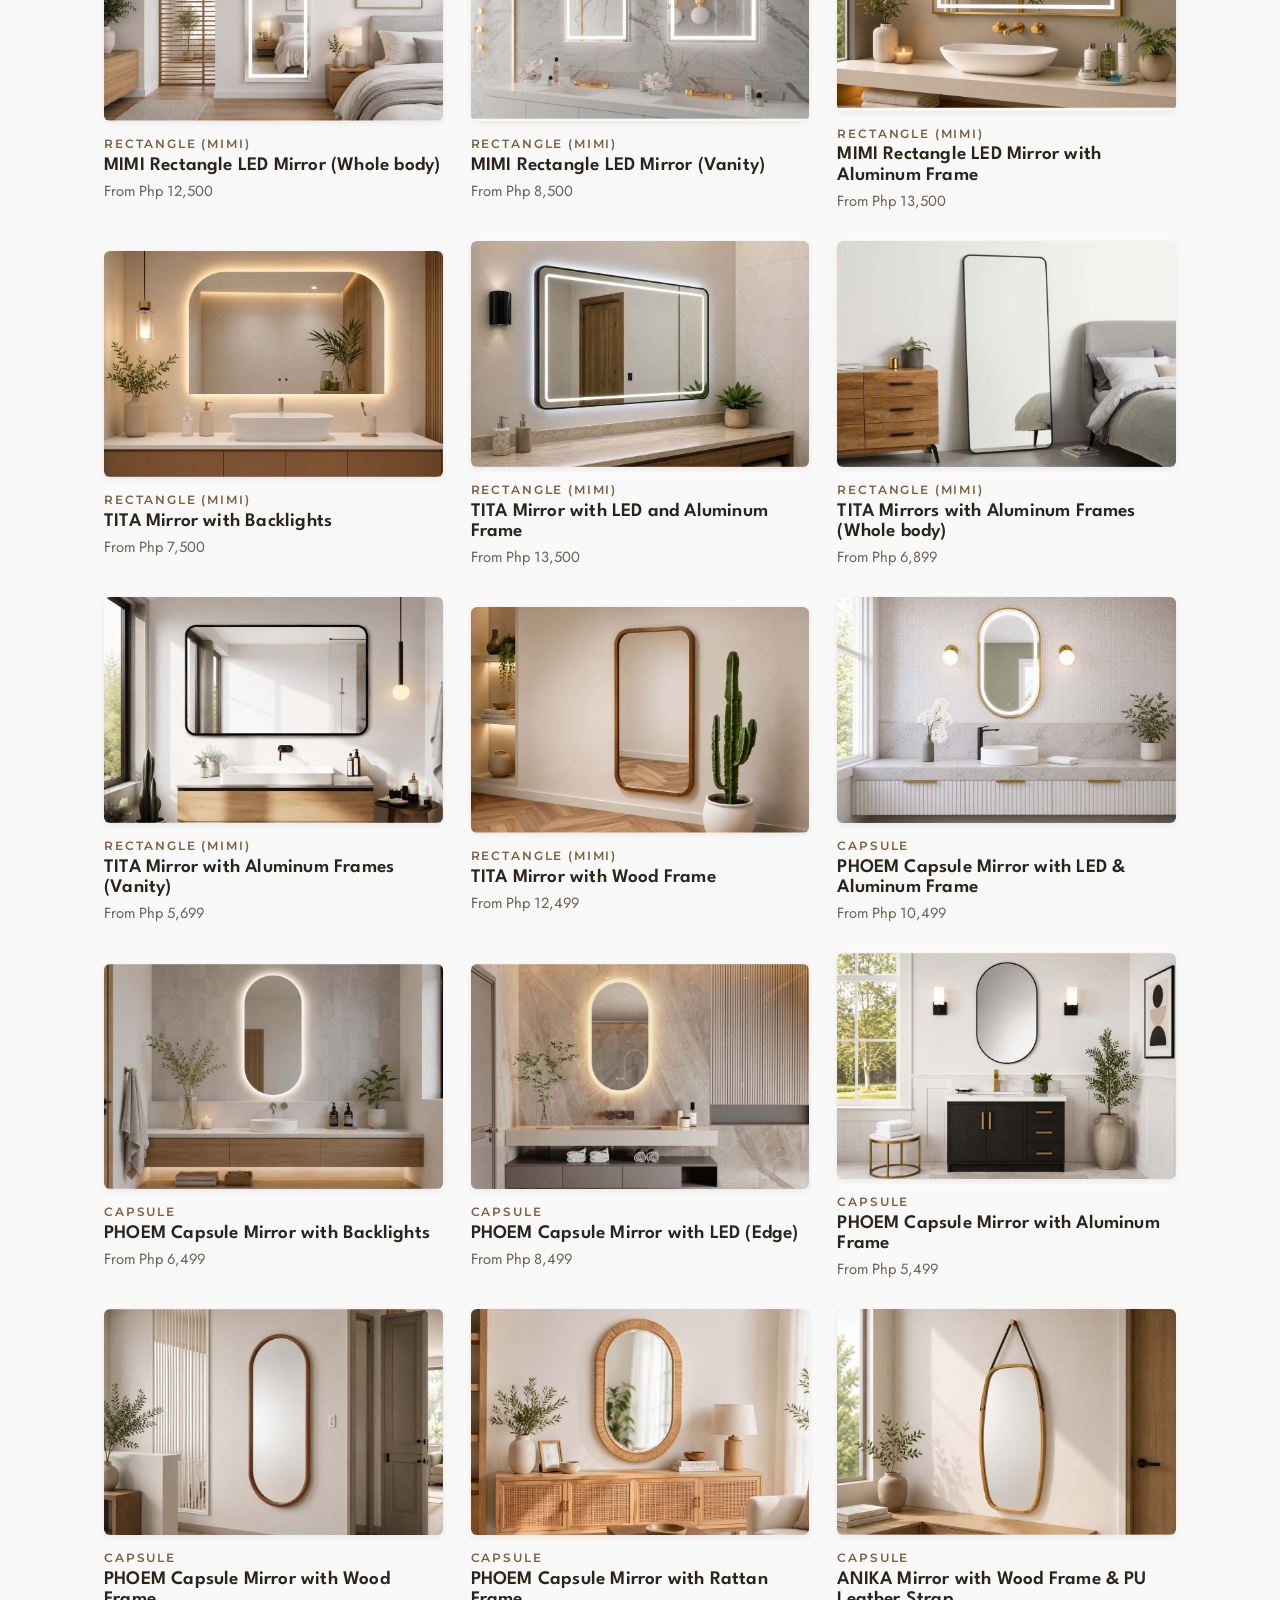
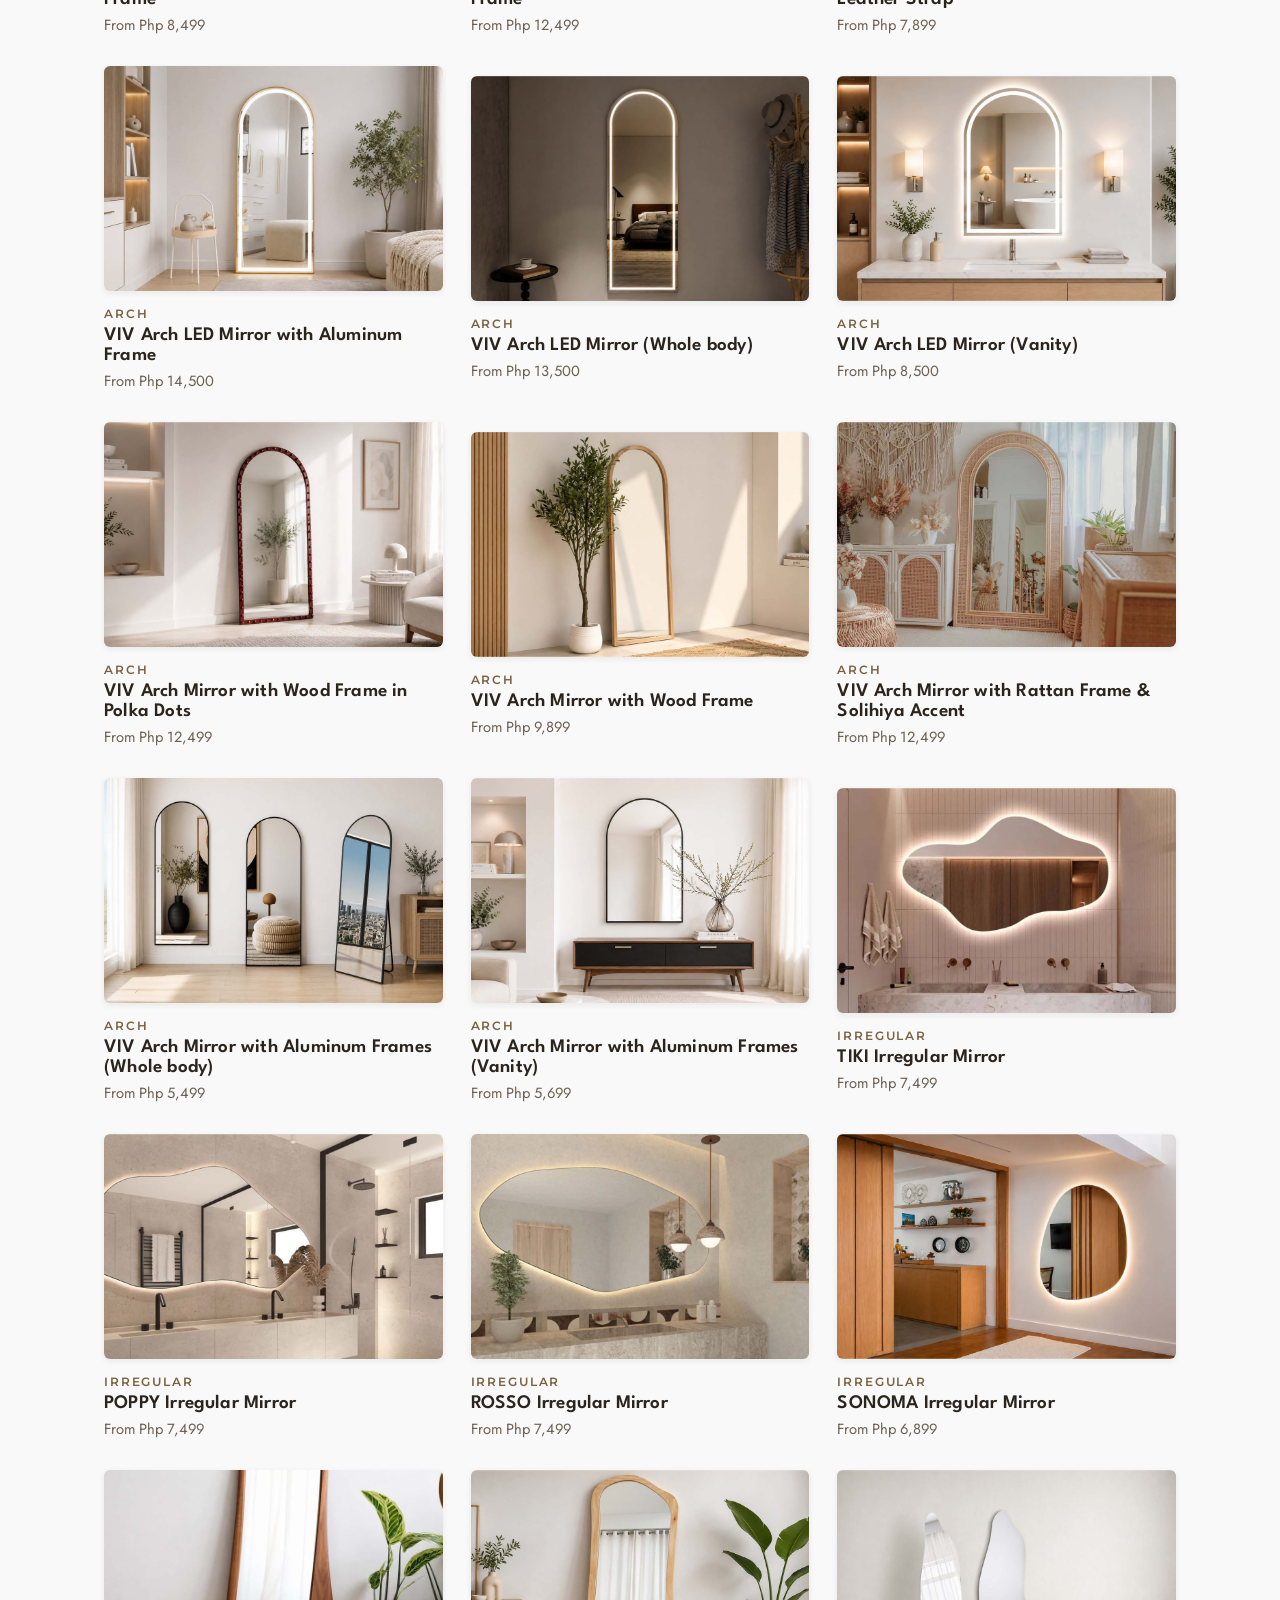
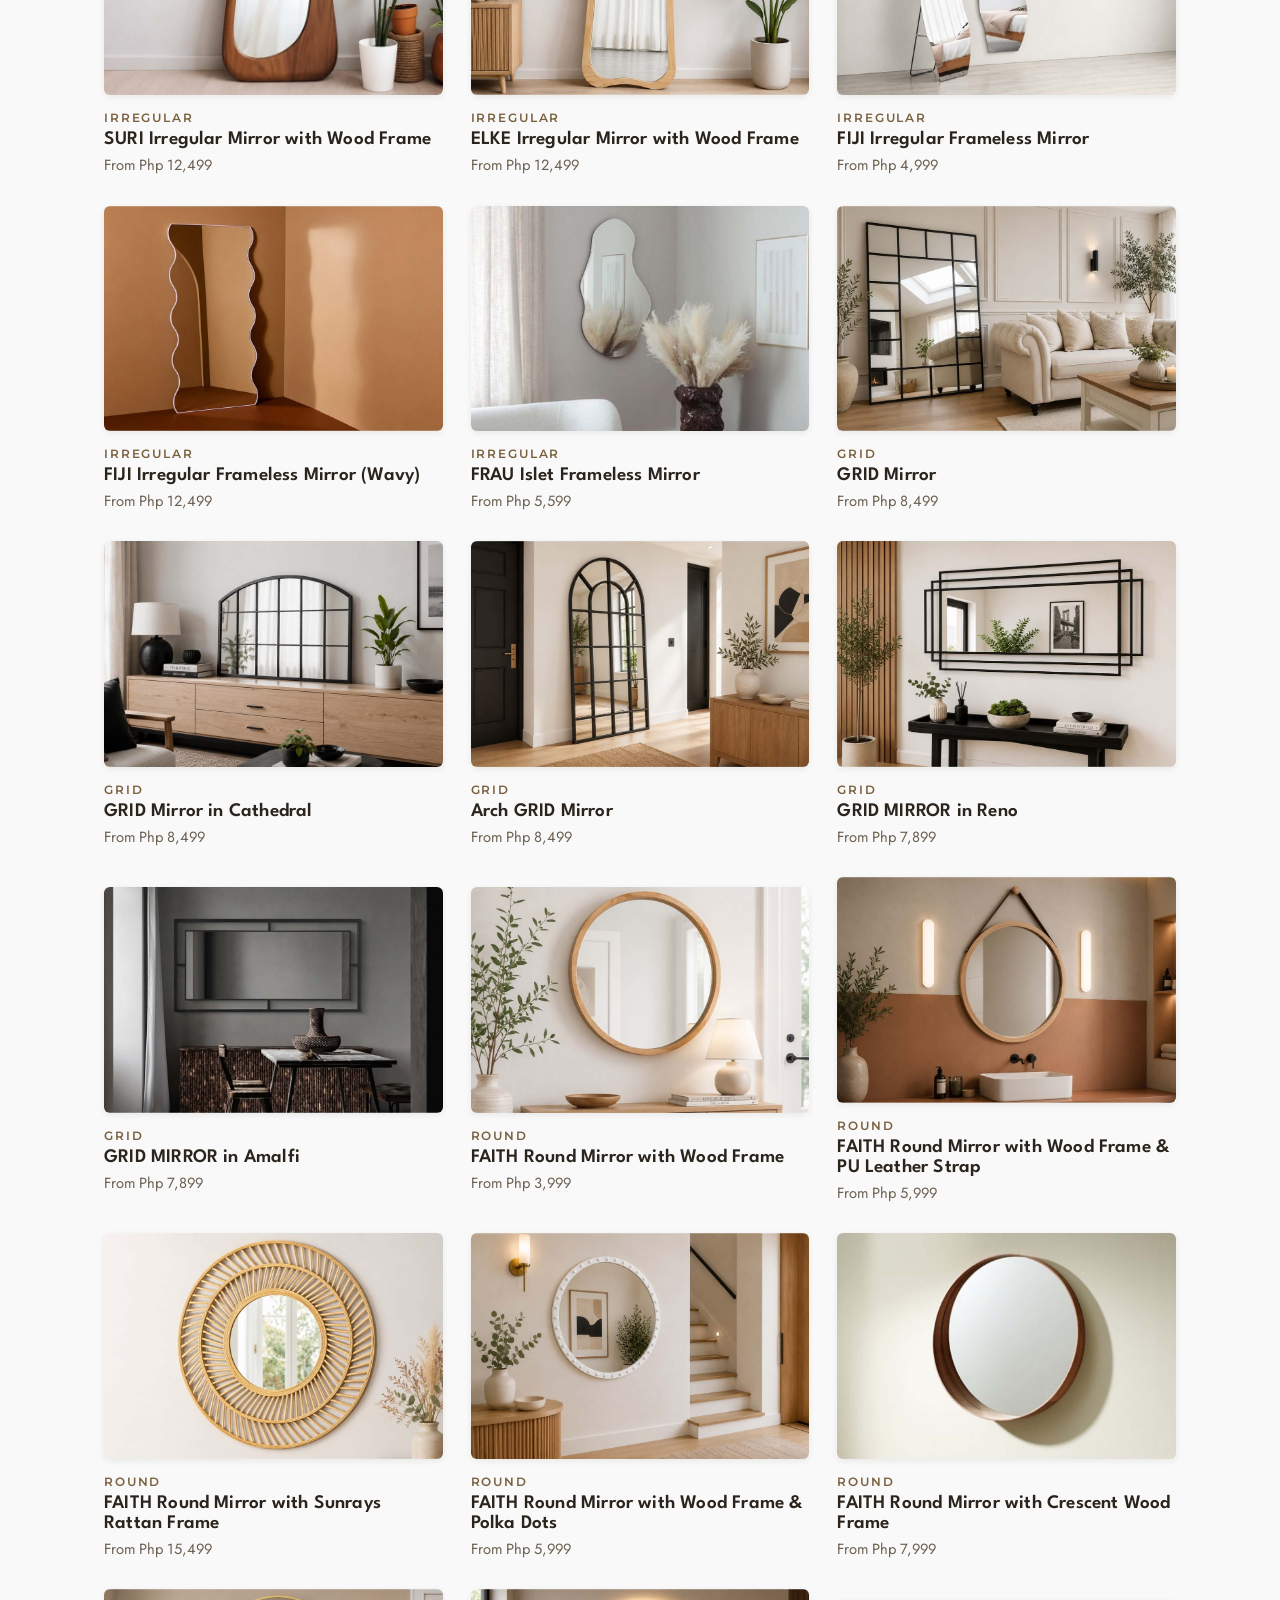
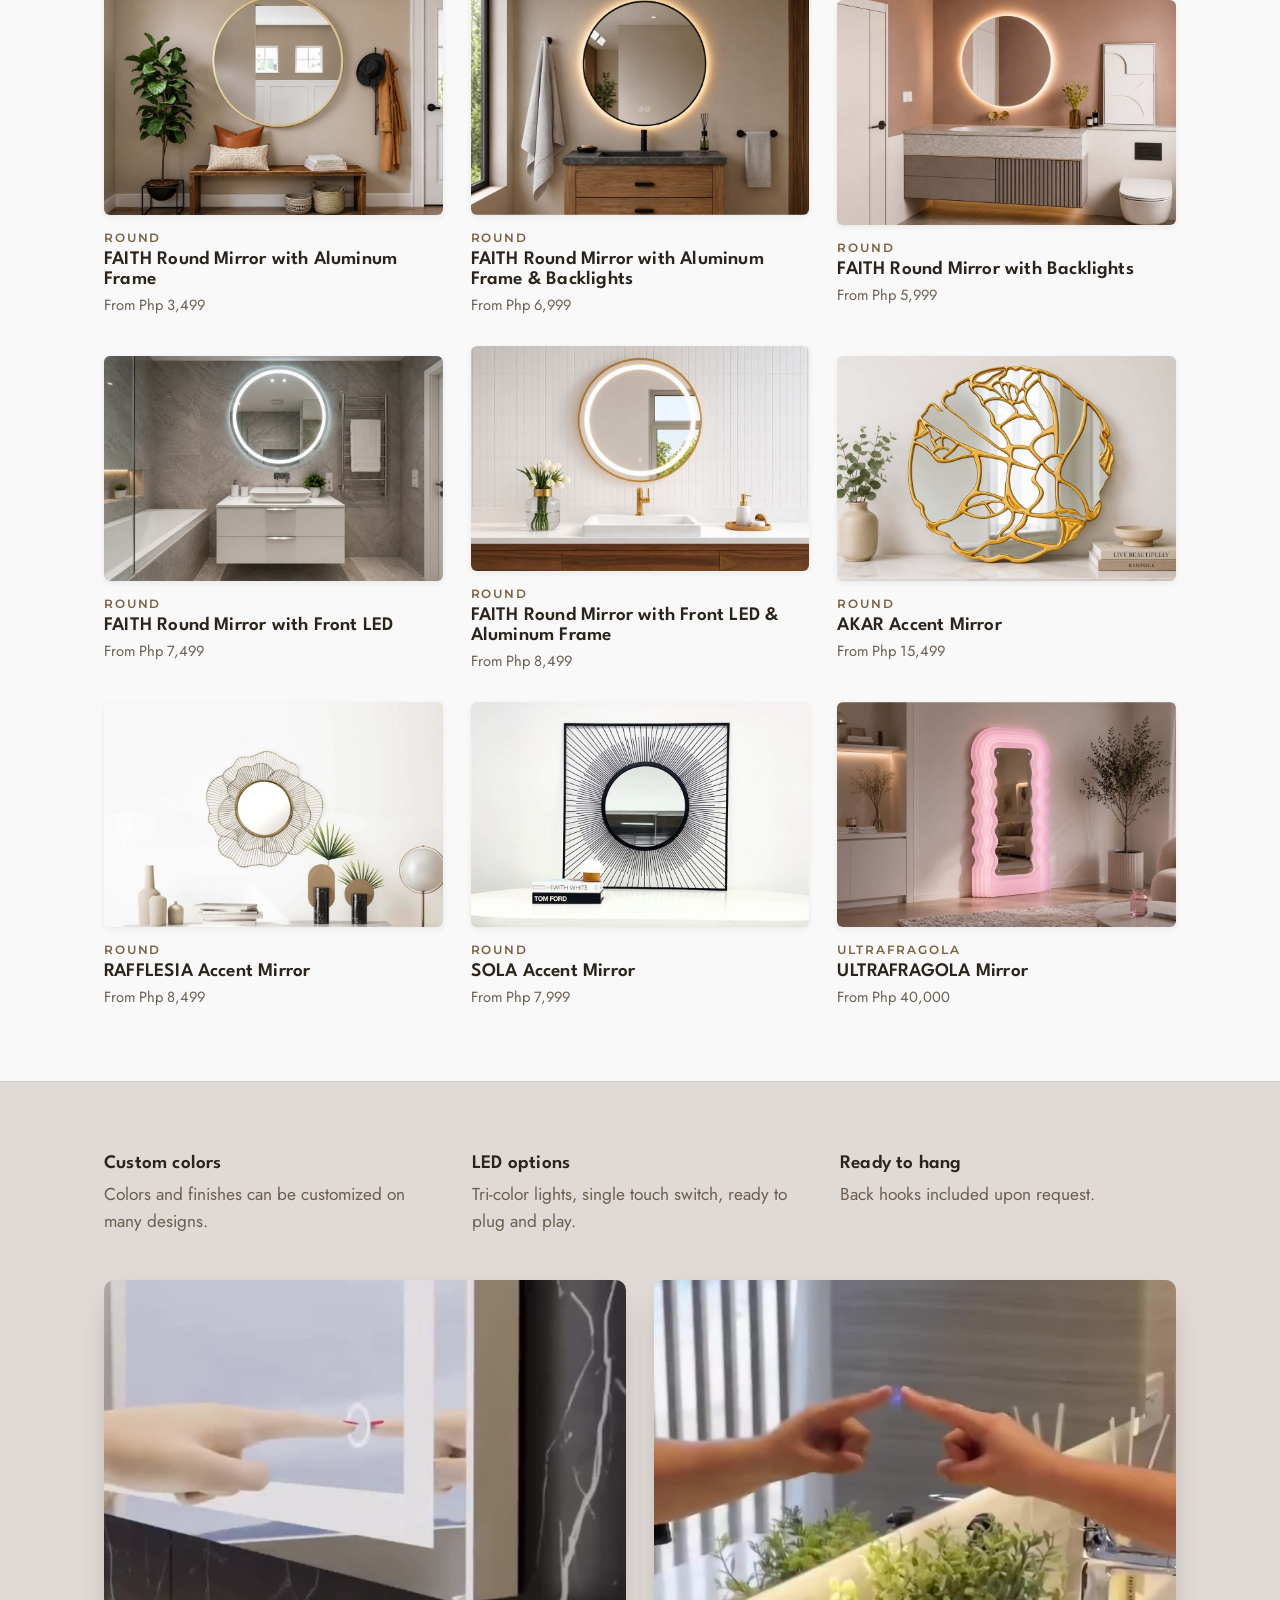
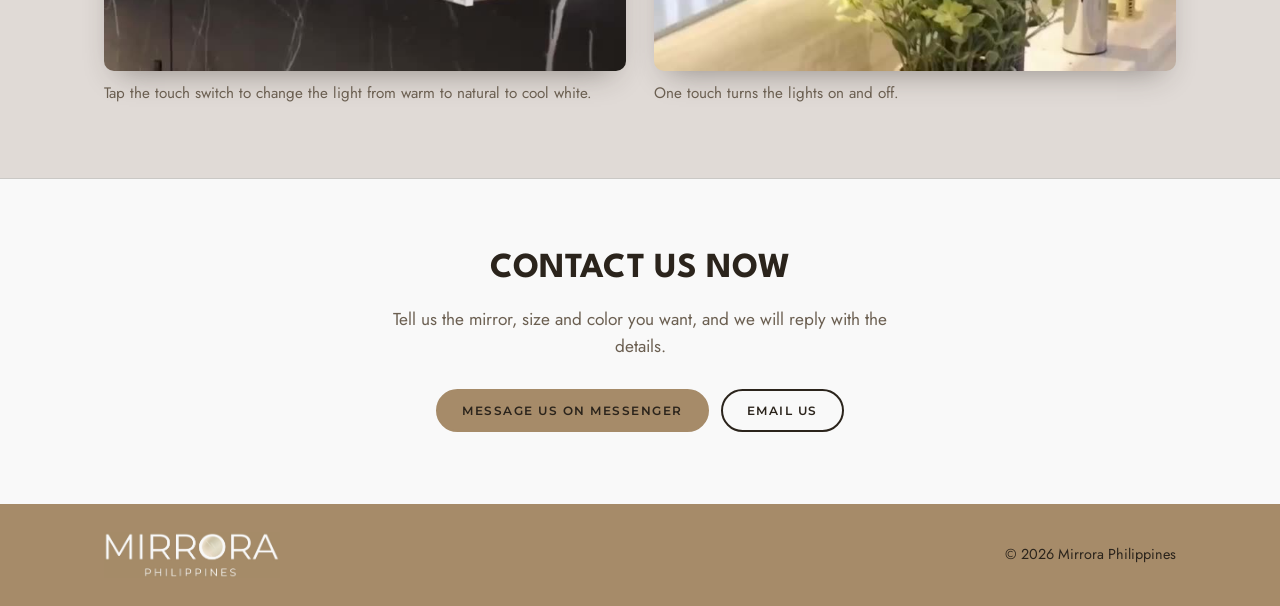
==== commit e8be238b: "Add files via upload" ====
--- a/index.html
+++ b/index.html
@@ -28,6 +28,12 @@
           <img class="on" src="[data-uri]" alt="Arch LED mirror glowing warm white above a bathroom vanity">
           <img src="[data-uri]" alt="The same arch LED mirror switched to cool white light">
           <img class="fit-right" src="[data-uri]" alt="Backlit arch mirror above a floating sink with candles">
+          <img style="--mp:100%" src="[data-uri]" alt="Wide capsule LED mirror glowing warm above a floating stone sink">
+          <img style="--mp:88%" src="[data-uri]" alt="Round backlit LED mirror on a blush pink wall above a terrazzo vanity">
+          <img style="--mp:88%" src="[data-uri]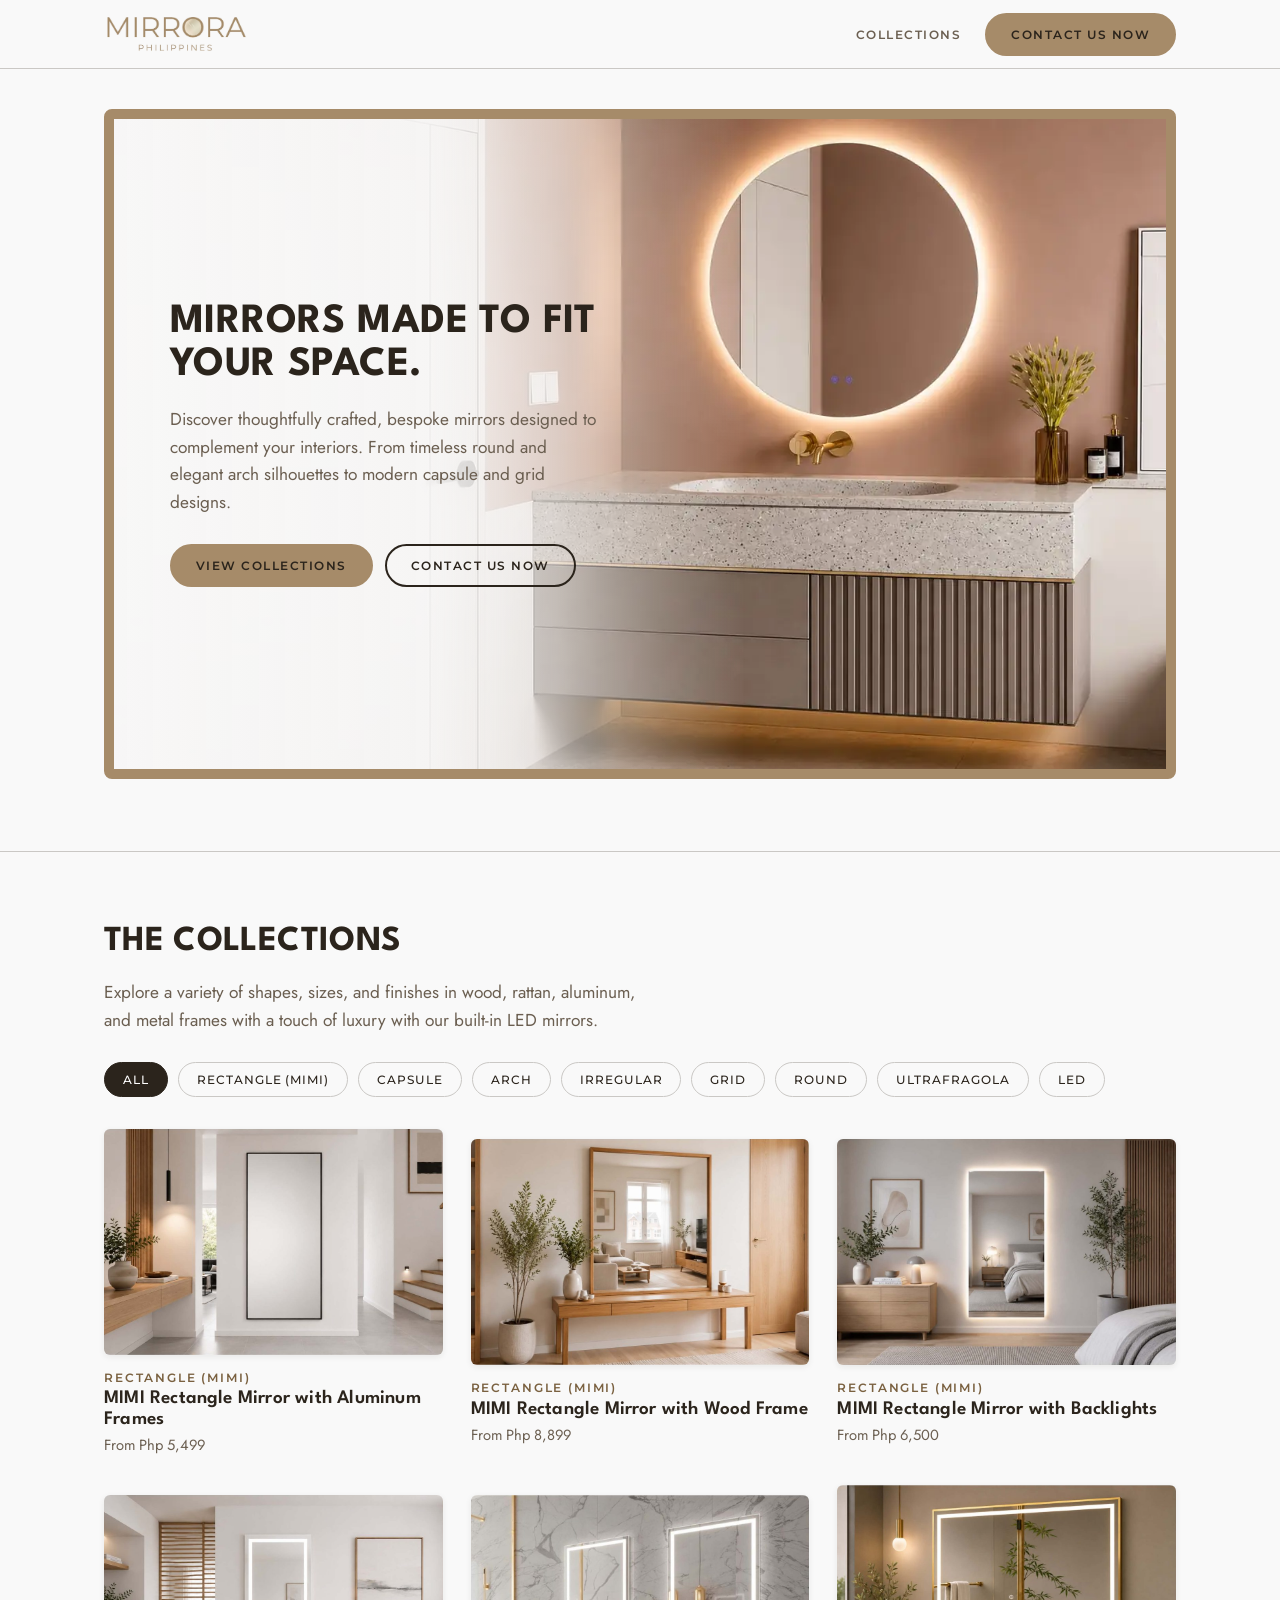
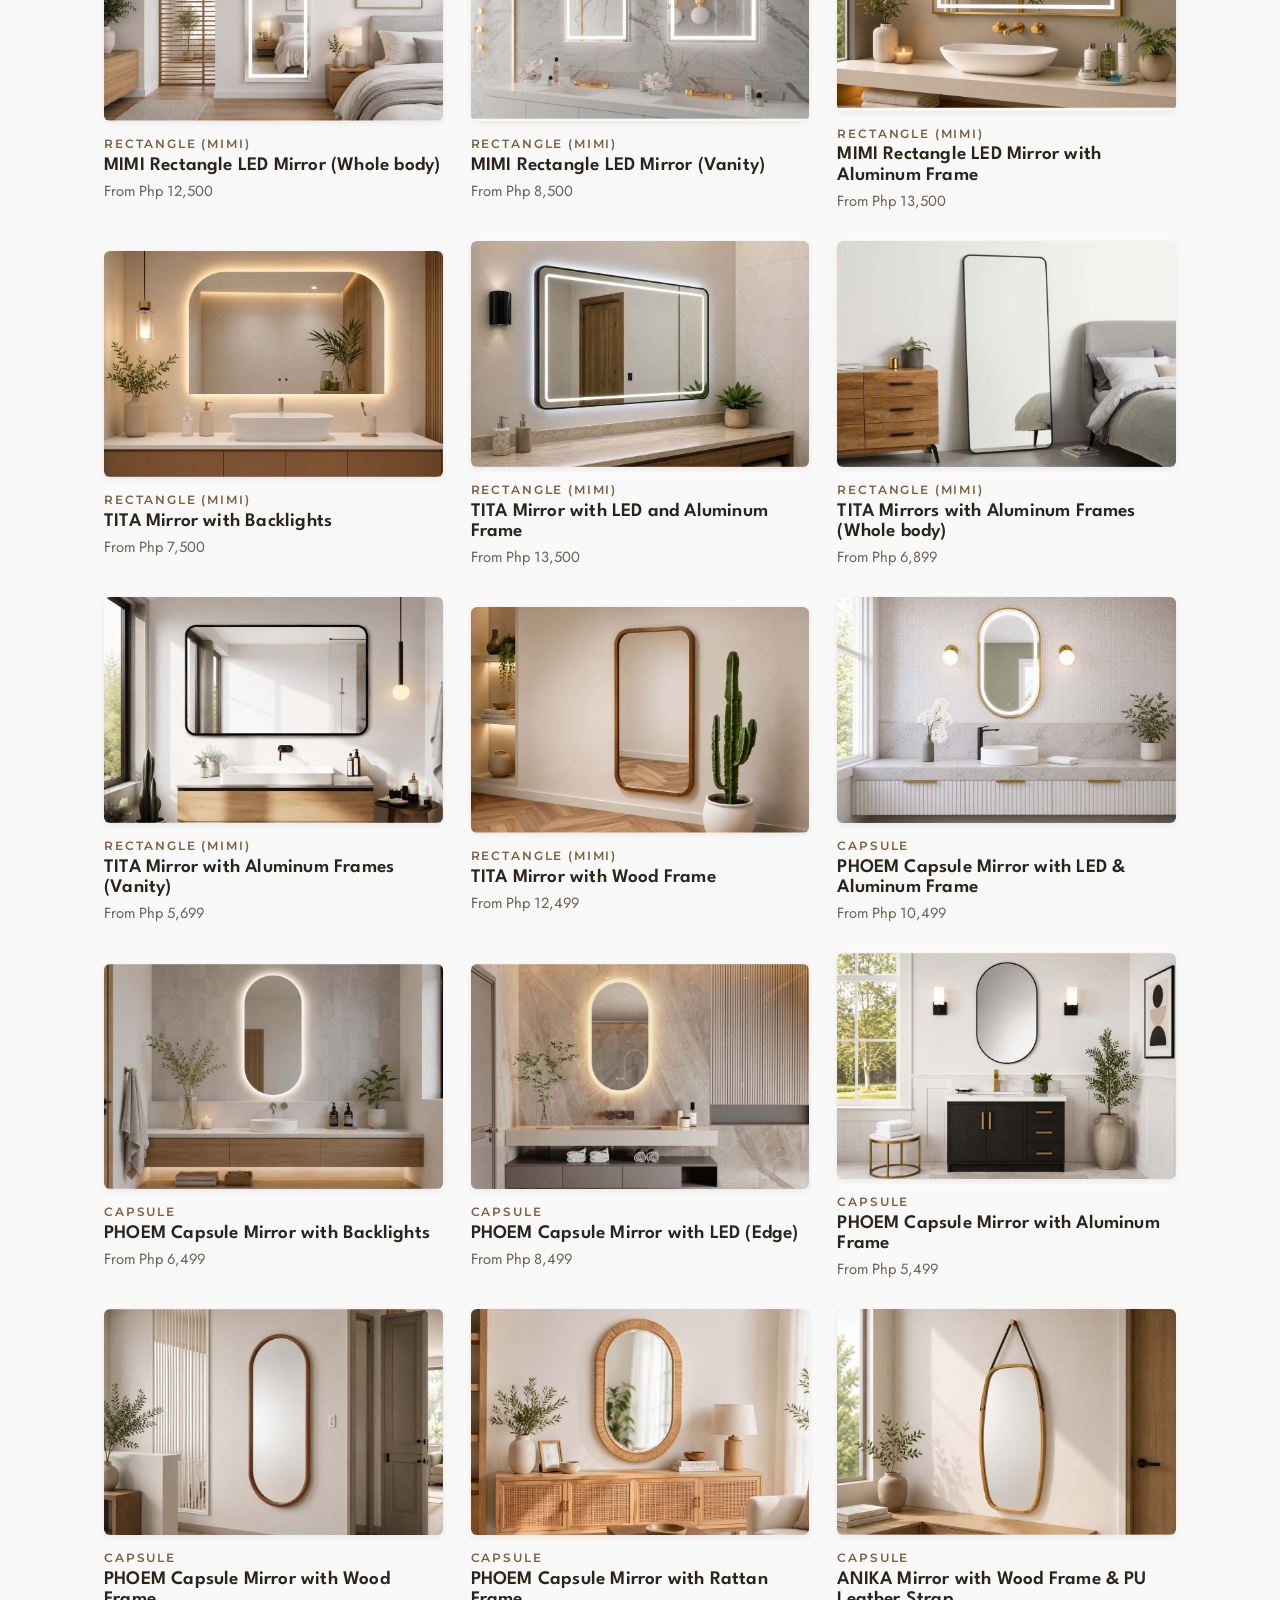
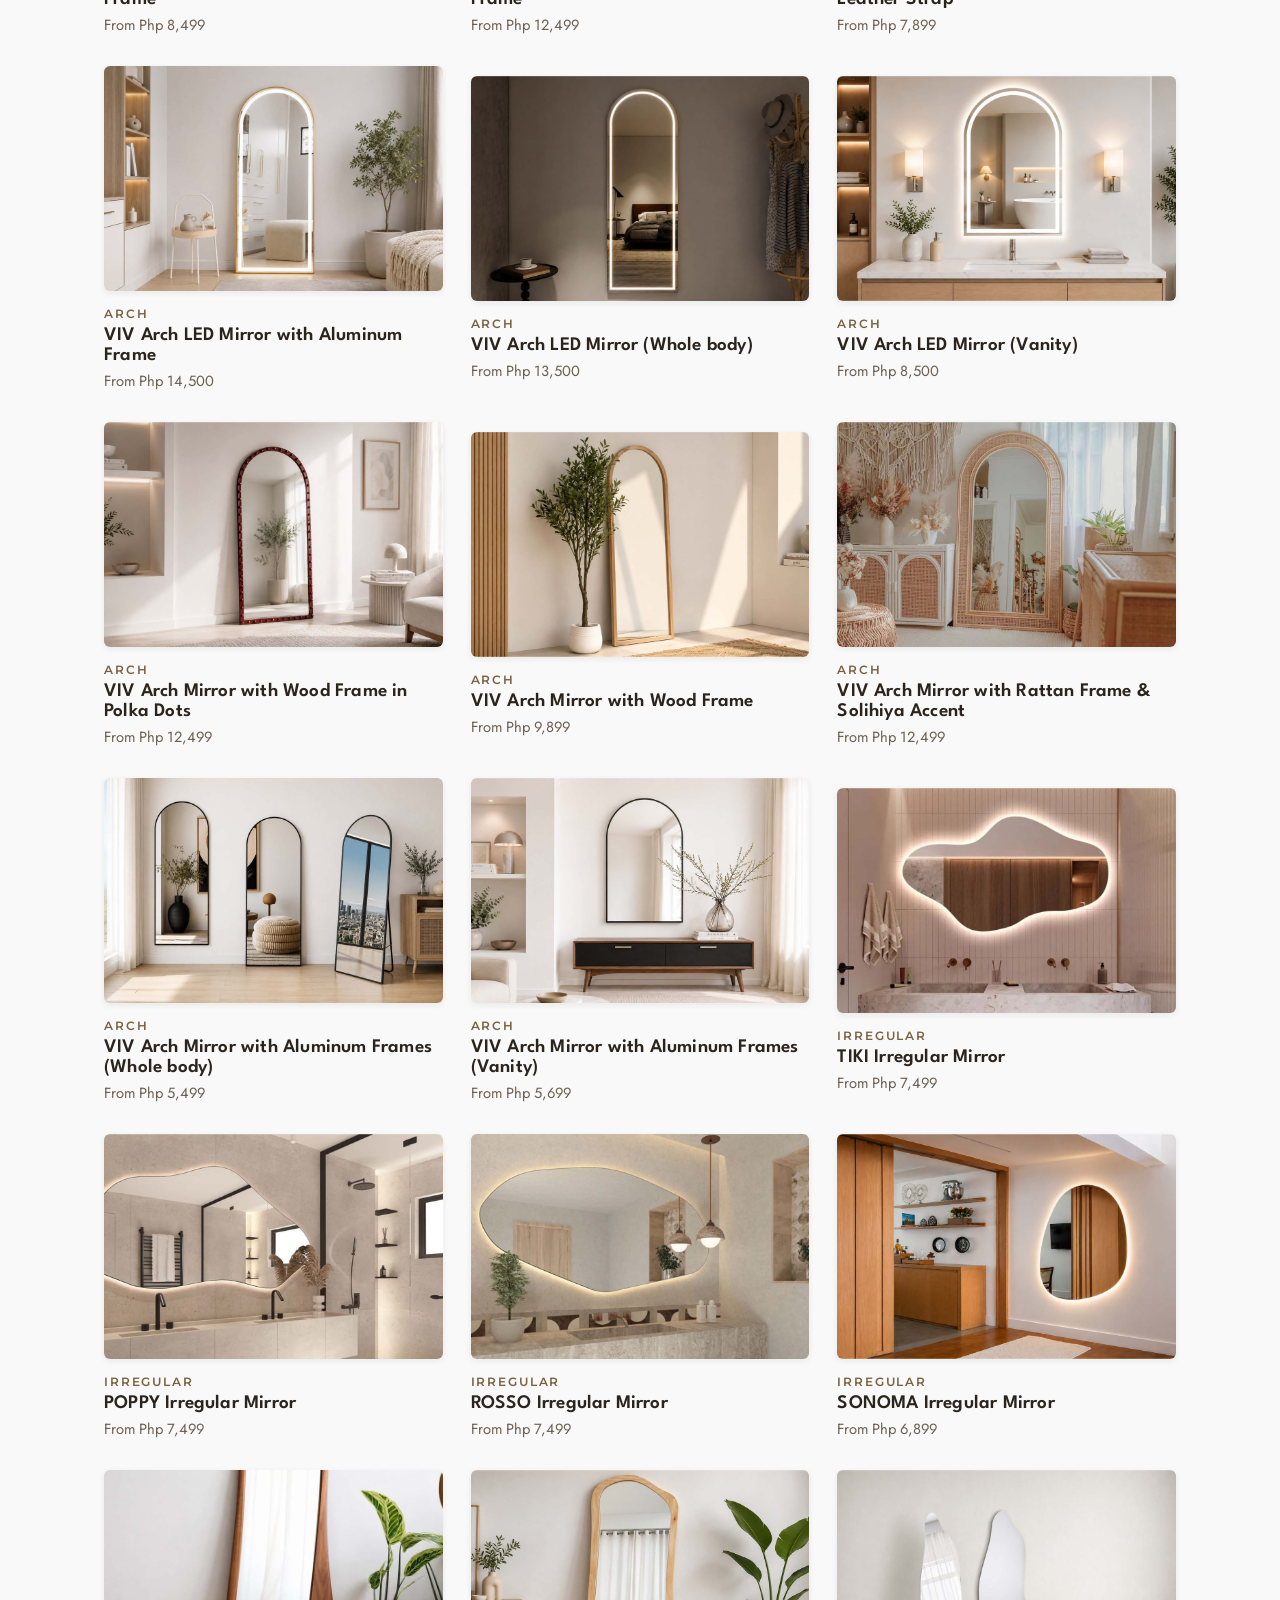
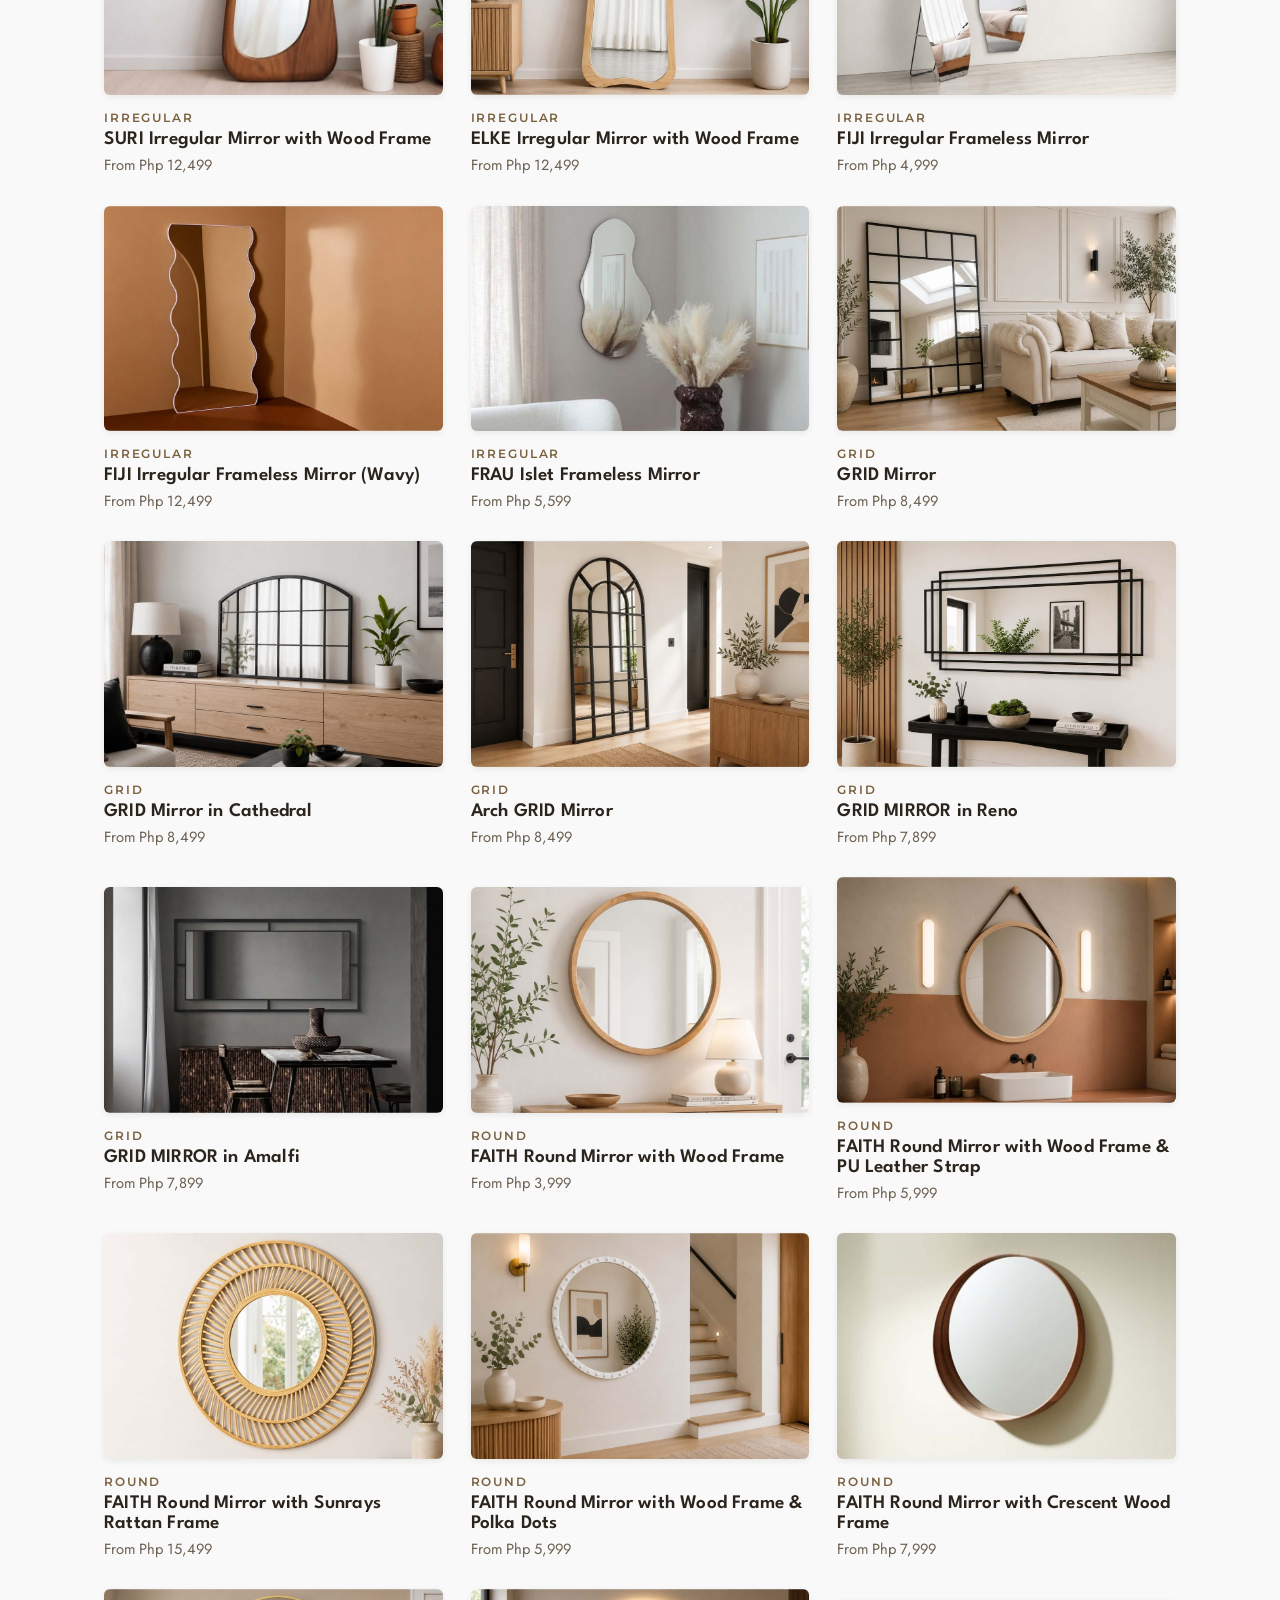
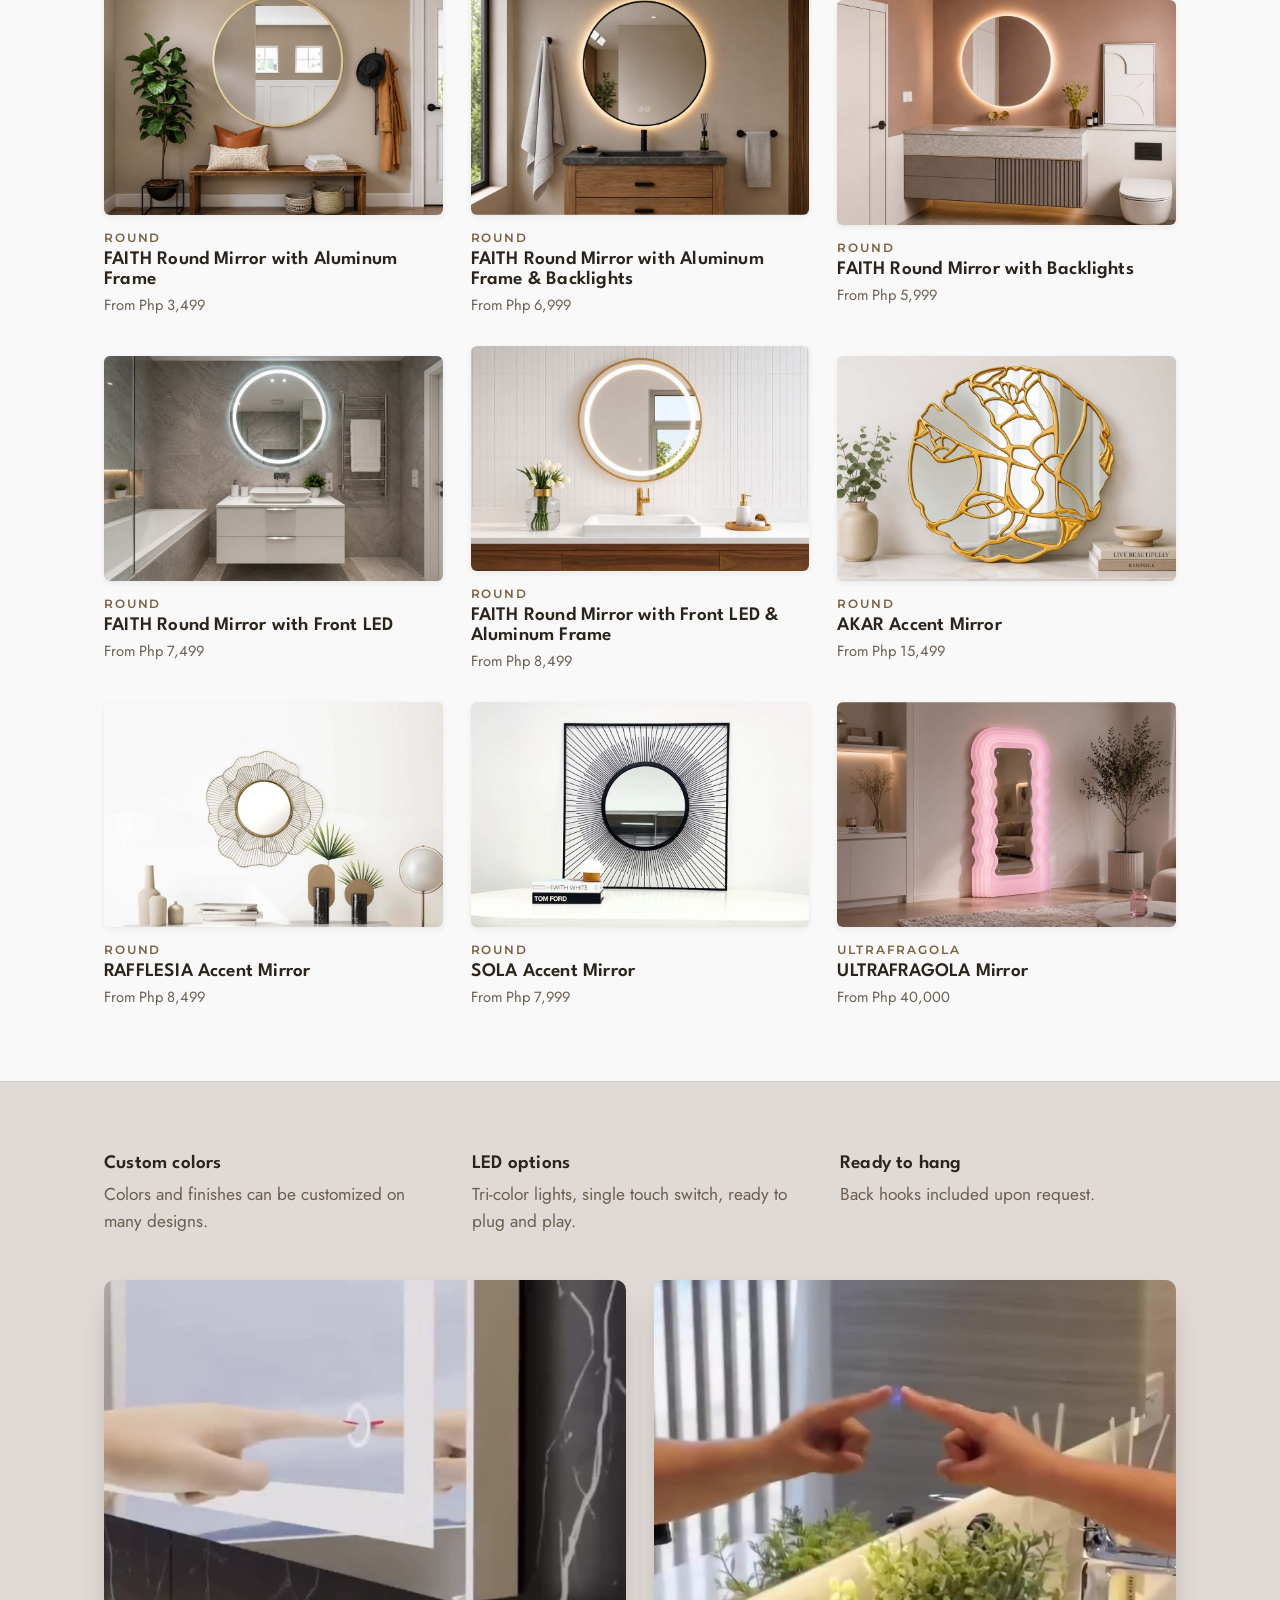
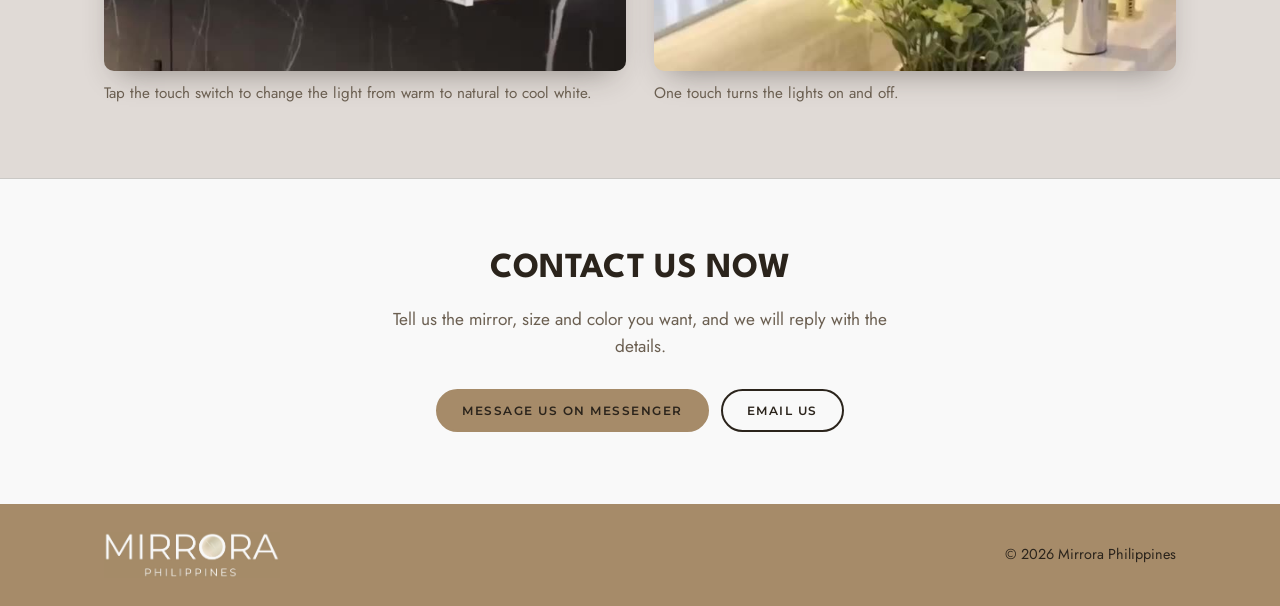
==== commit 36c8c4ec: "Add files via upload" ====
--- a/index.html
+++ b/index.html
@@ -26,8 +26,6 @@
       <div class="hero-card">
         <div class="slides" aria-label="Mirrora LED mirrors">
           <img class="on" src="[data-uri]" alt="Arch LED mirror glowing warm white above a bathroom vanity">
-          <img src="[data-uri]" alt="The same arch LED mirror switched to cool white light">
-          <img class="fit-right" src="[data-uri]" alt="Backlit arch mirror above a floating sink with candles">
           <img style="--mp:100%" src="[data-uri]" alt="Wide capsule LED mirror glowing warm above a floating stone sink">
           <img style="--mp:88%" src="[data-uri]" alt="Round backlit LED mirror on a blush pink wall above a terrazzo vanity">
           <img style="--mp:88%" src="[data-uri]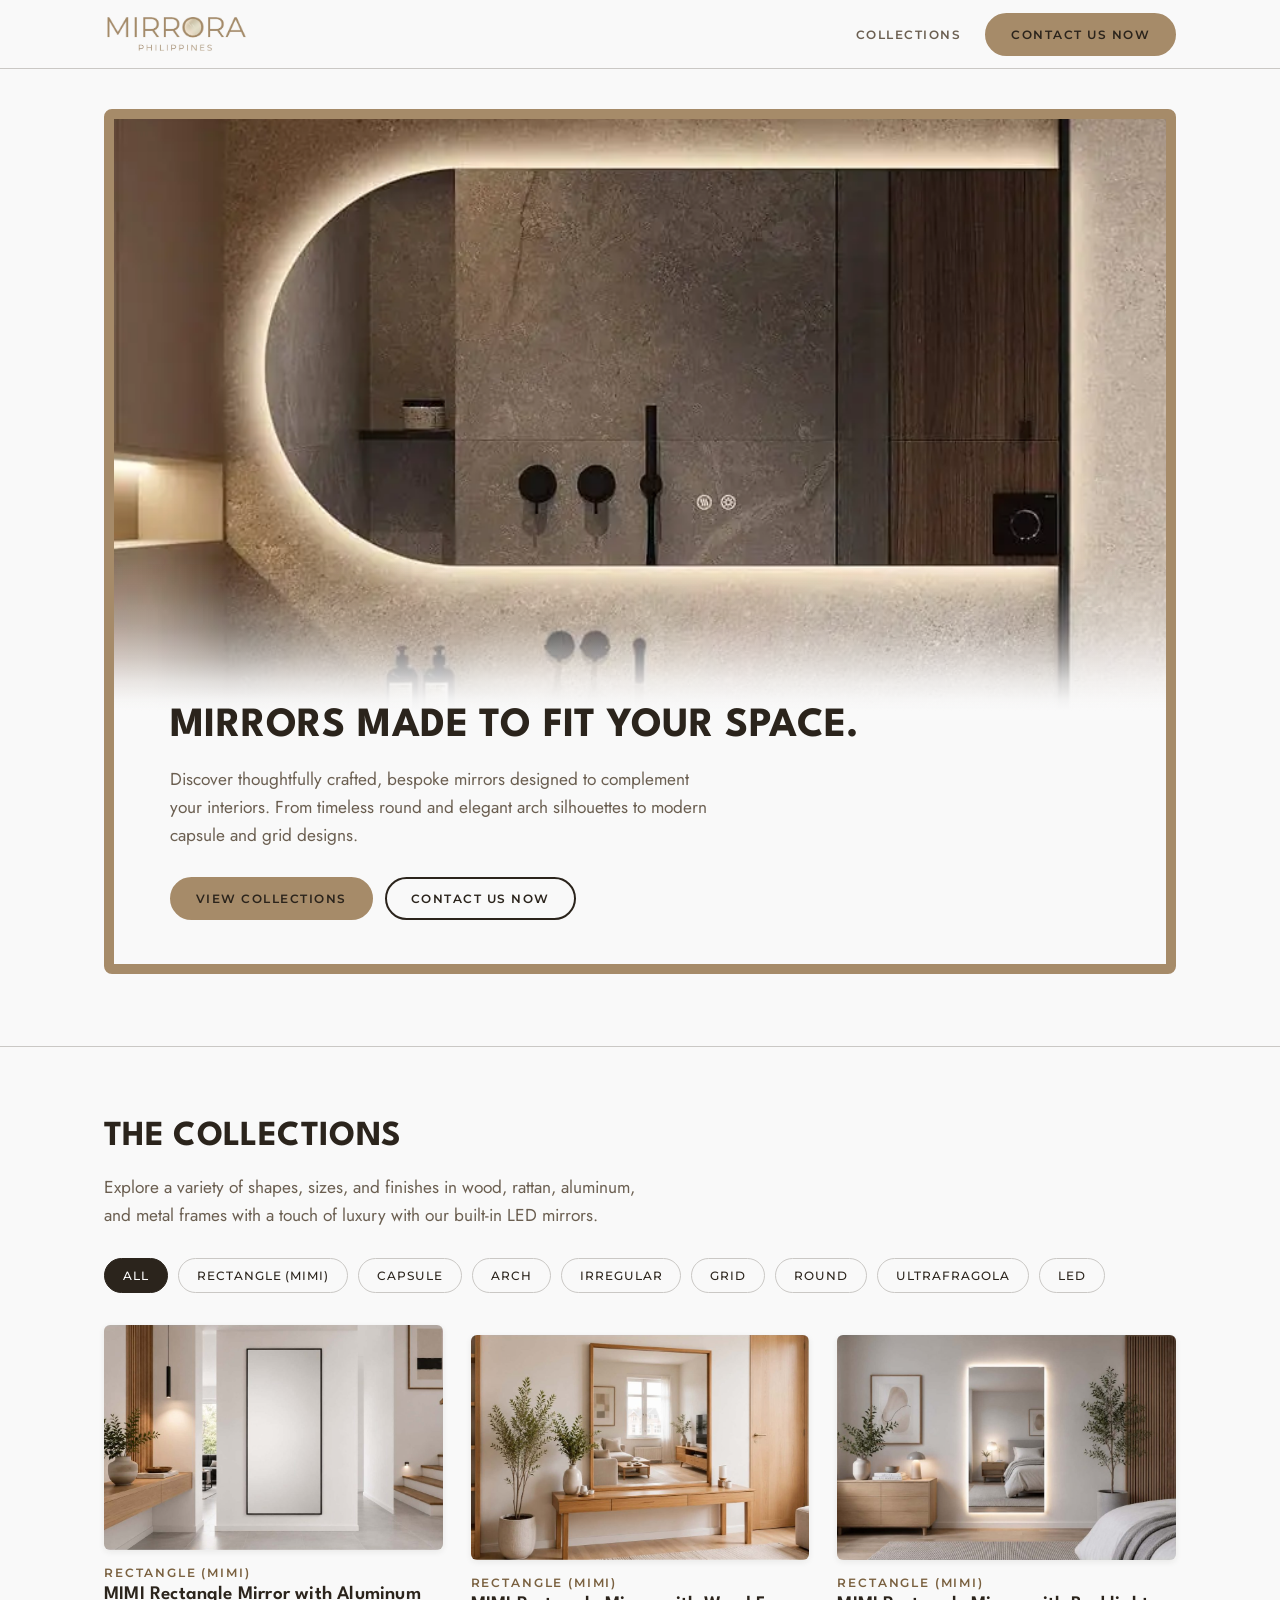
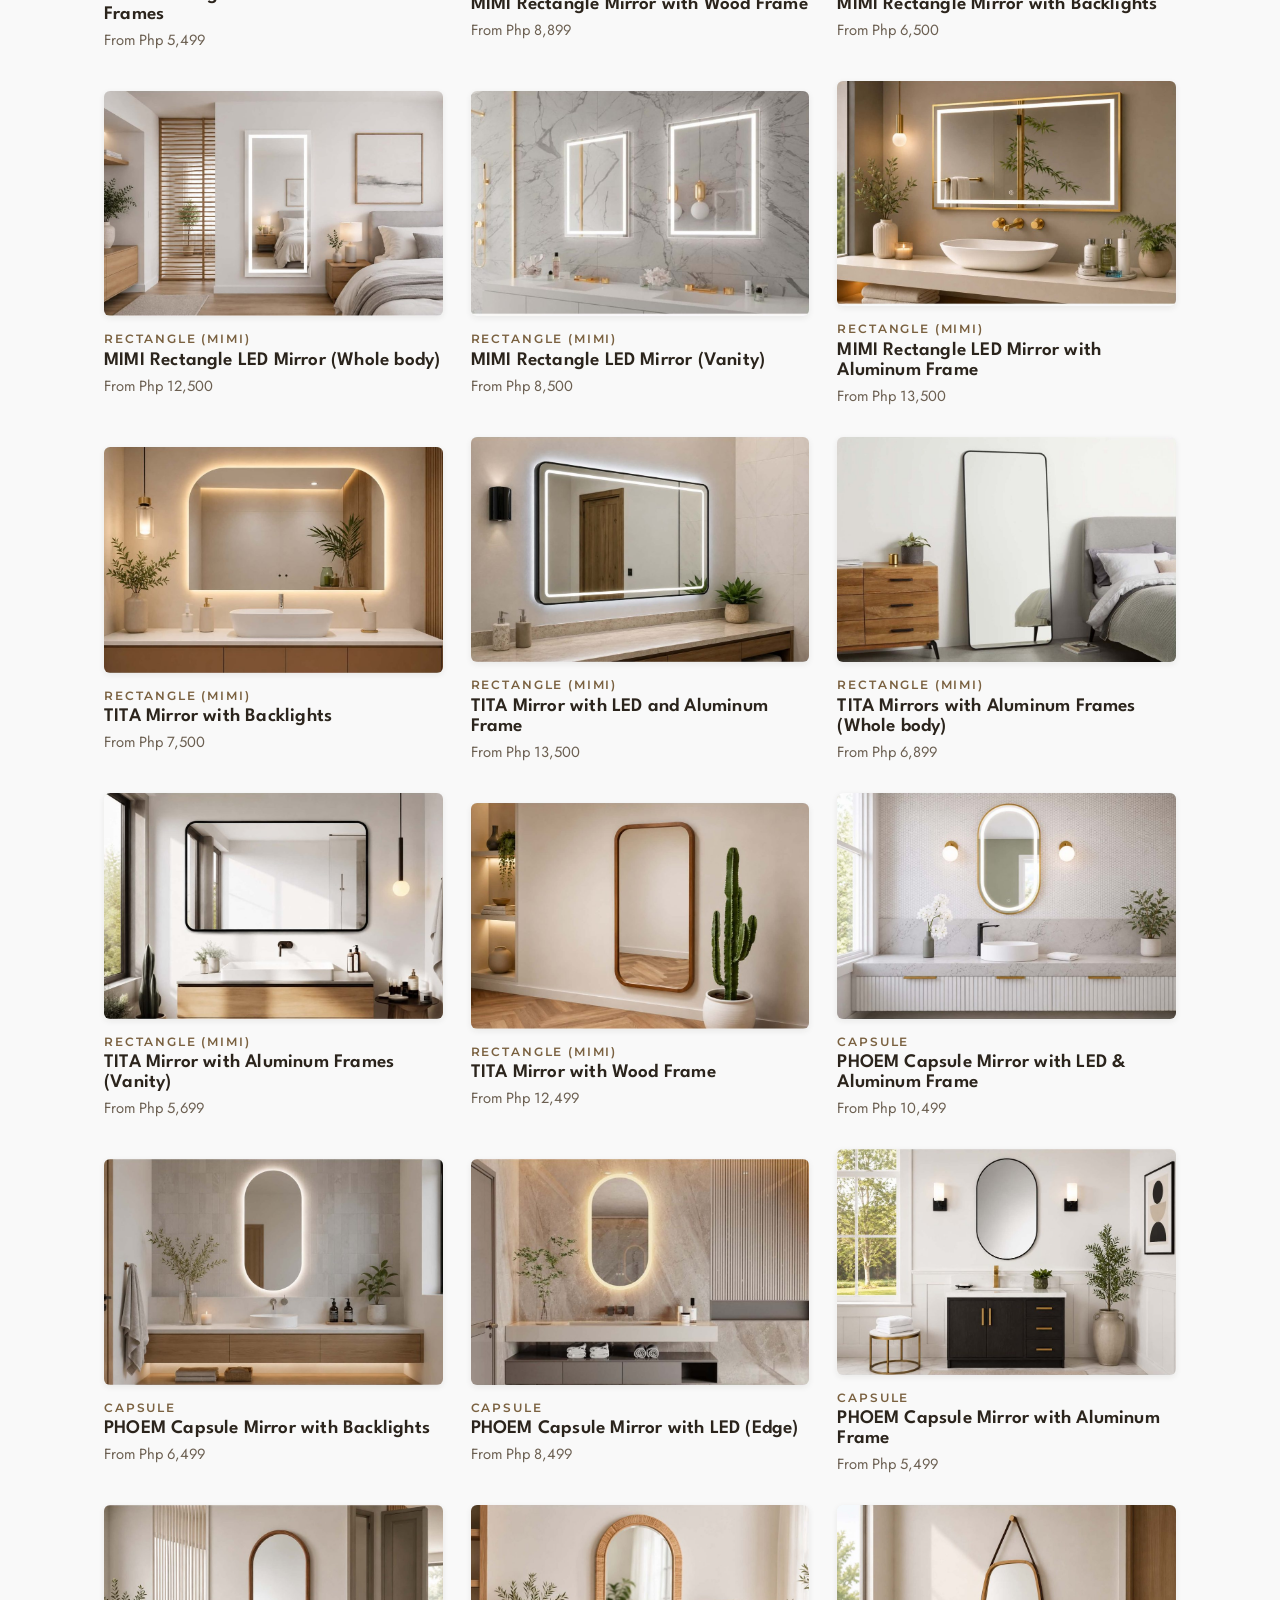
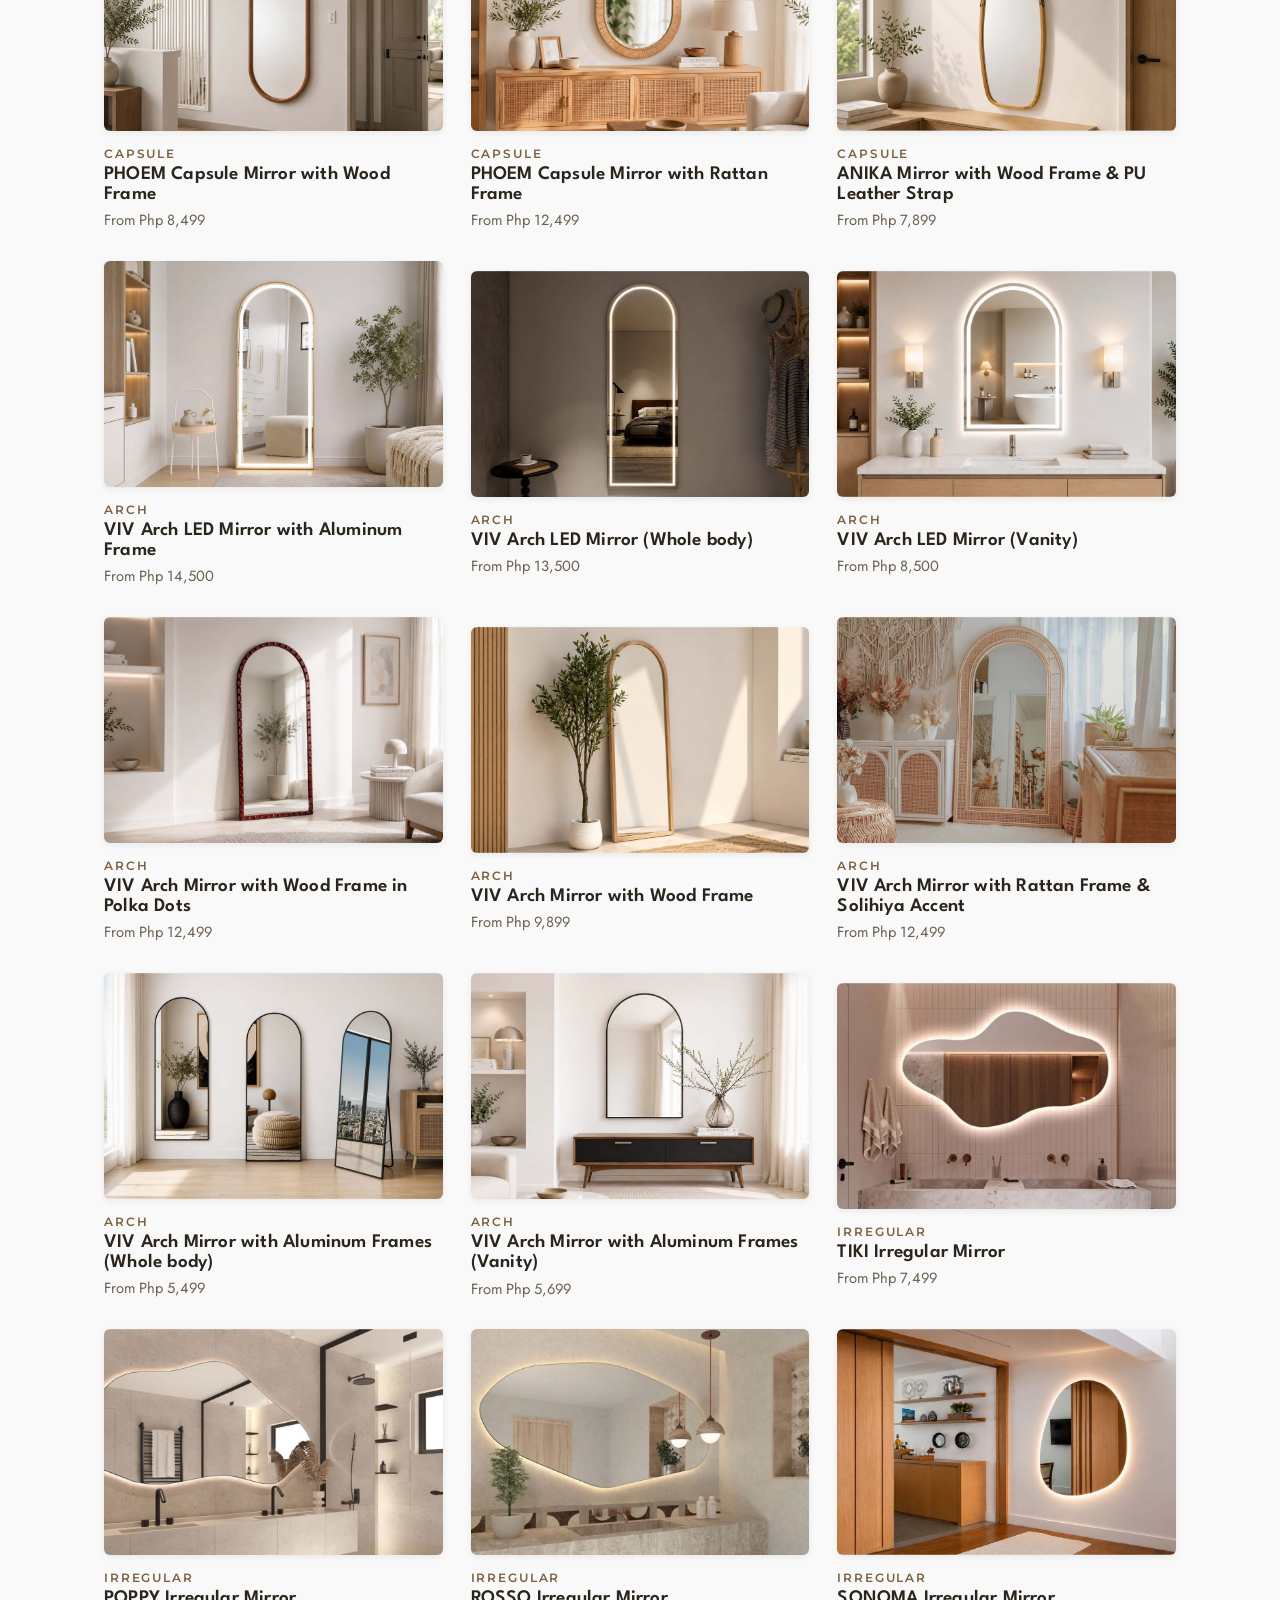
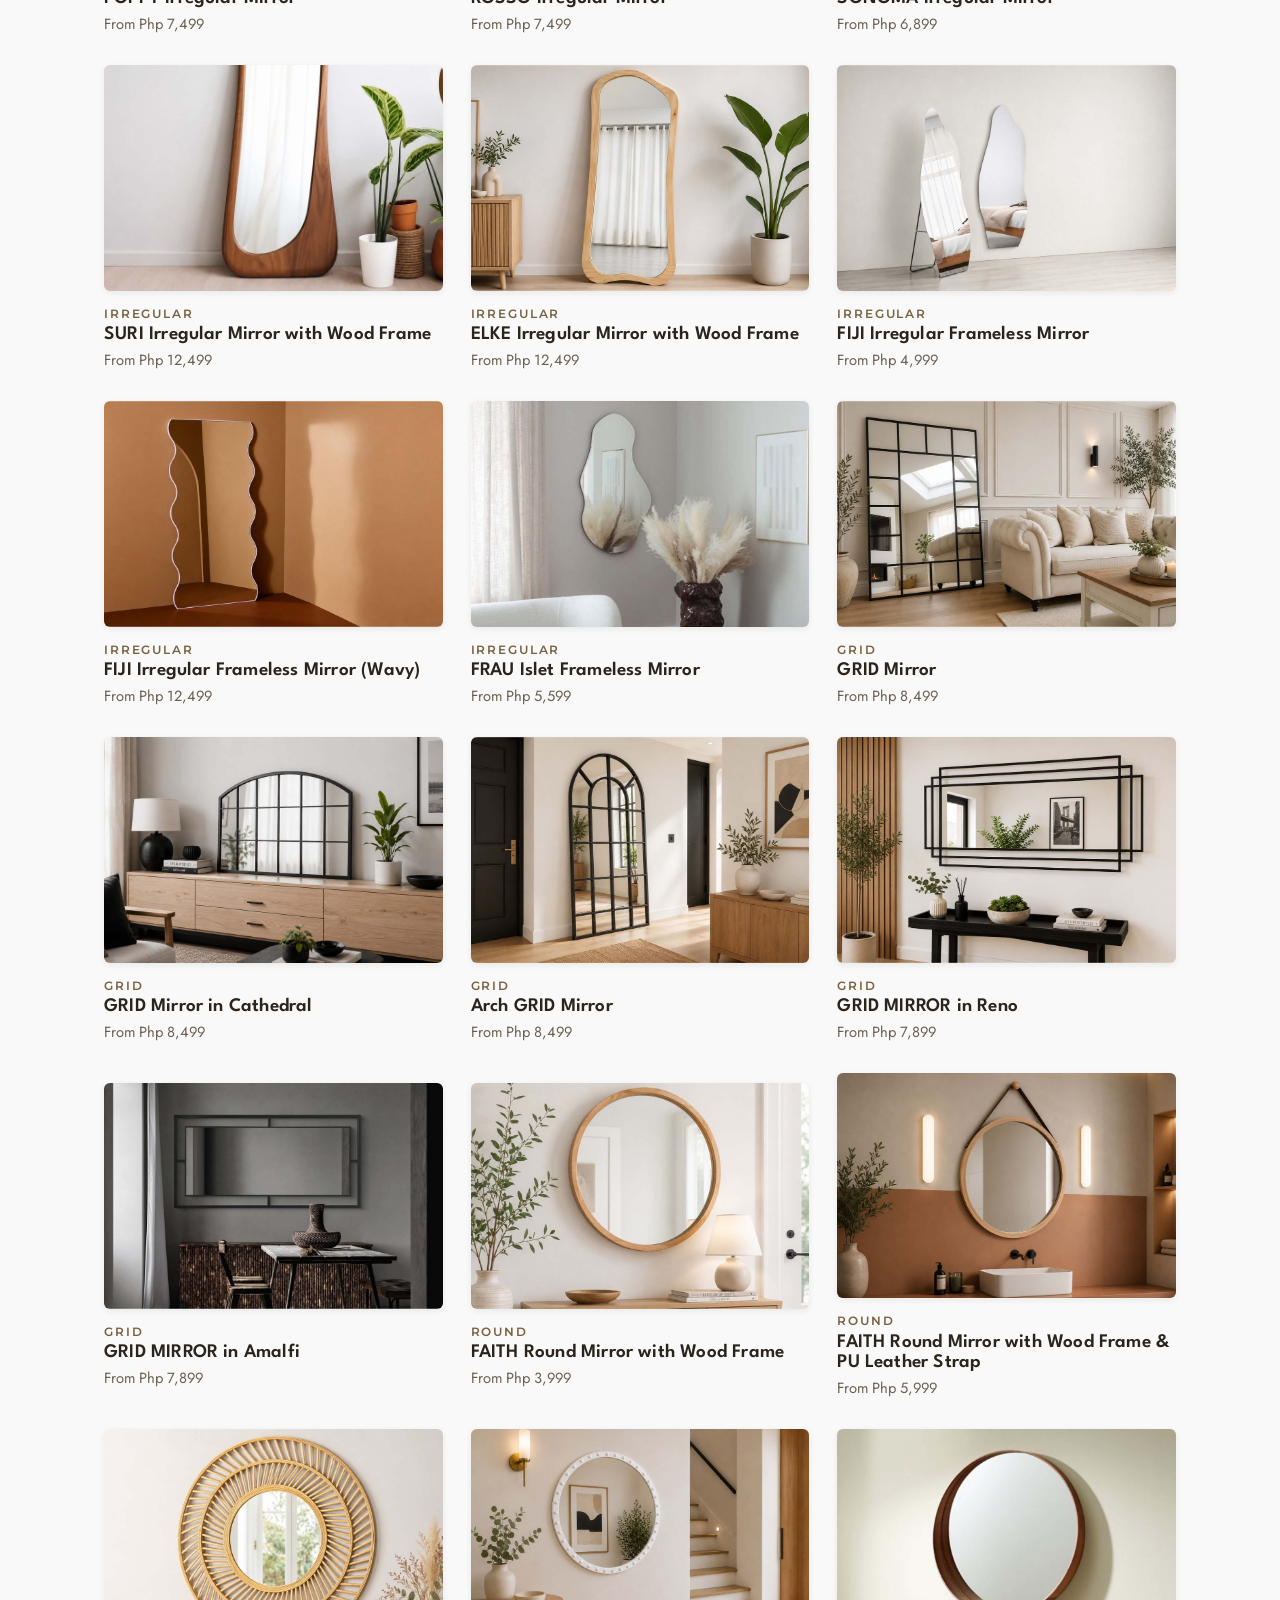
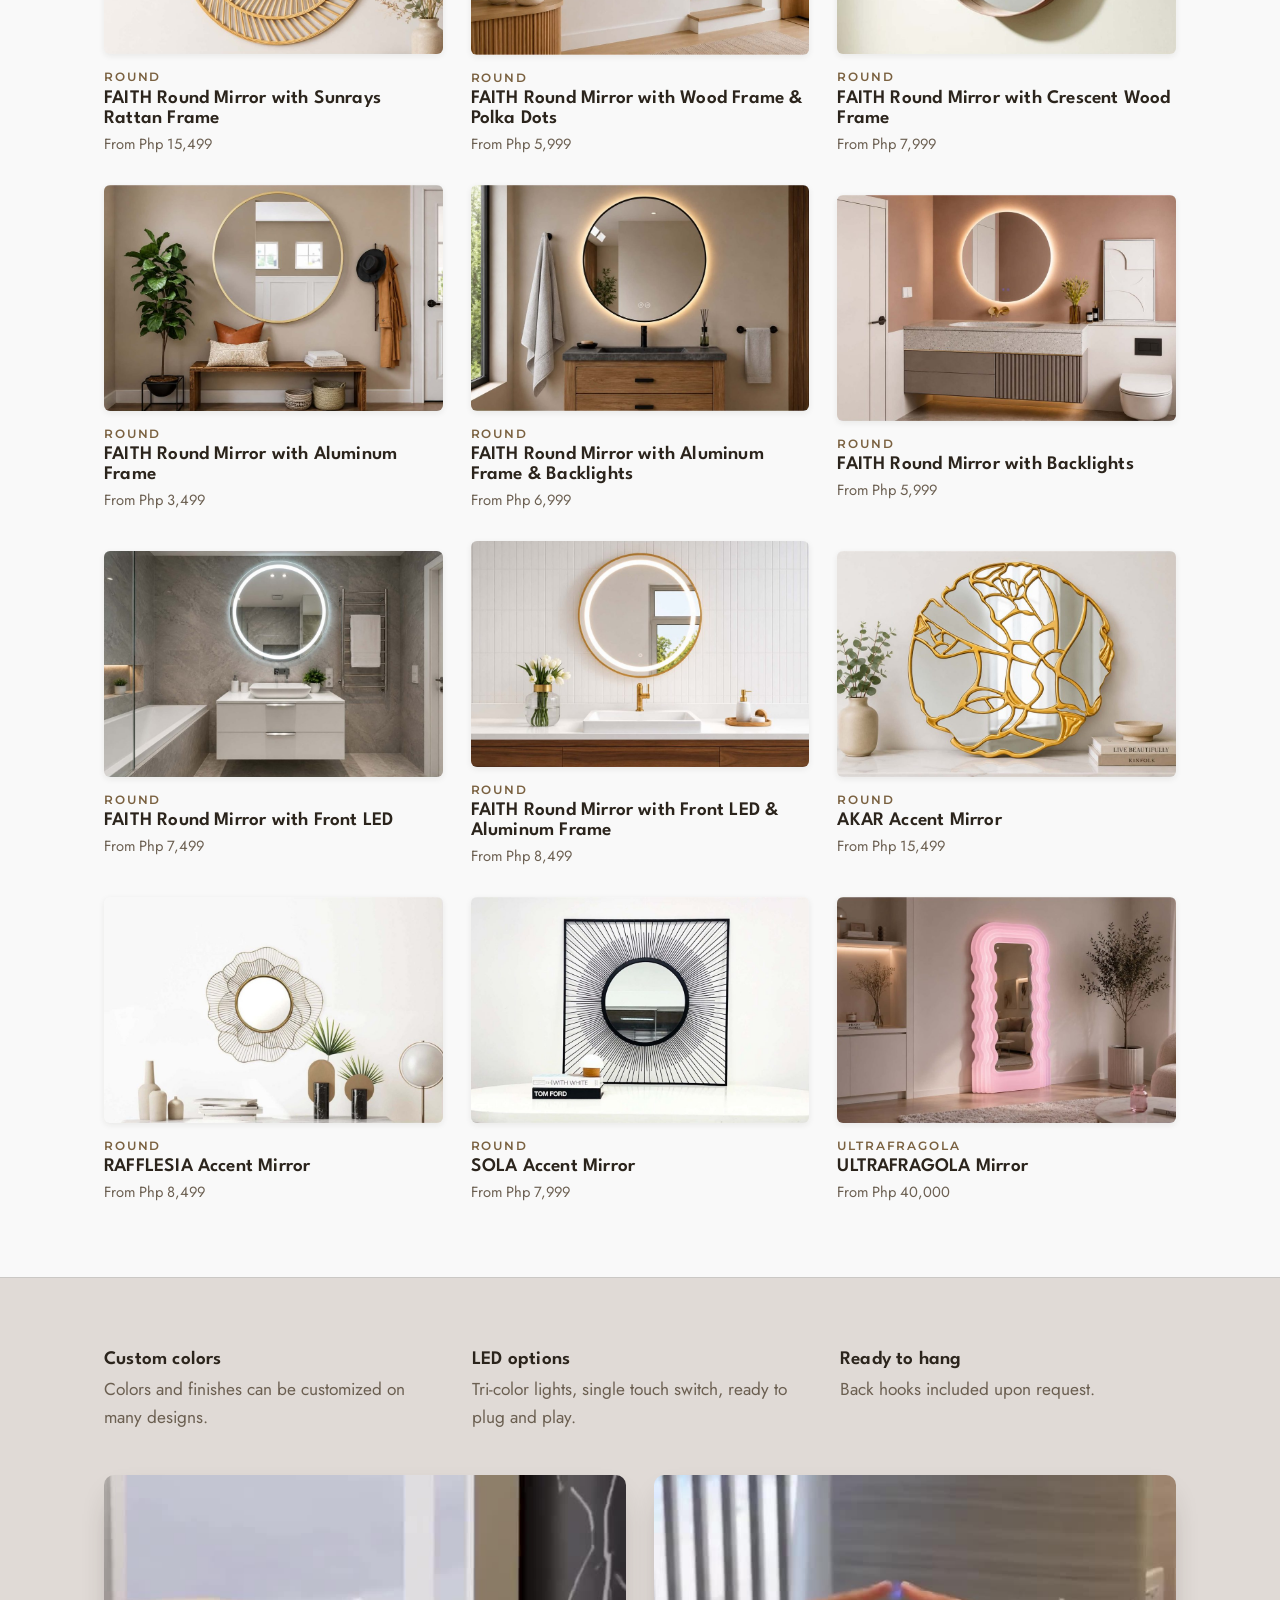
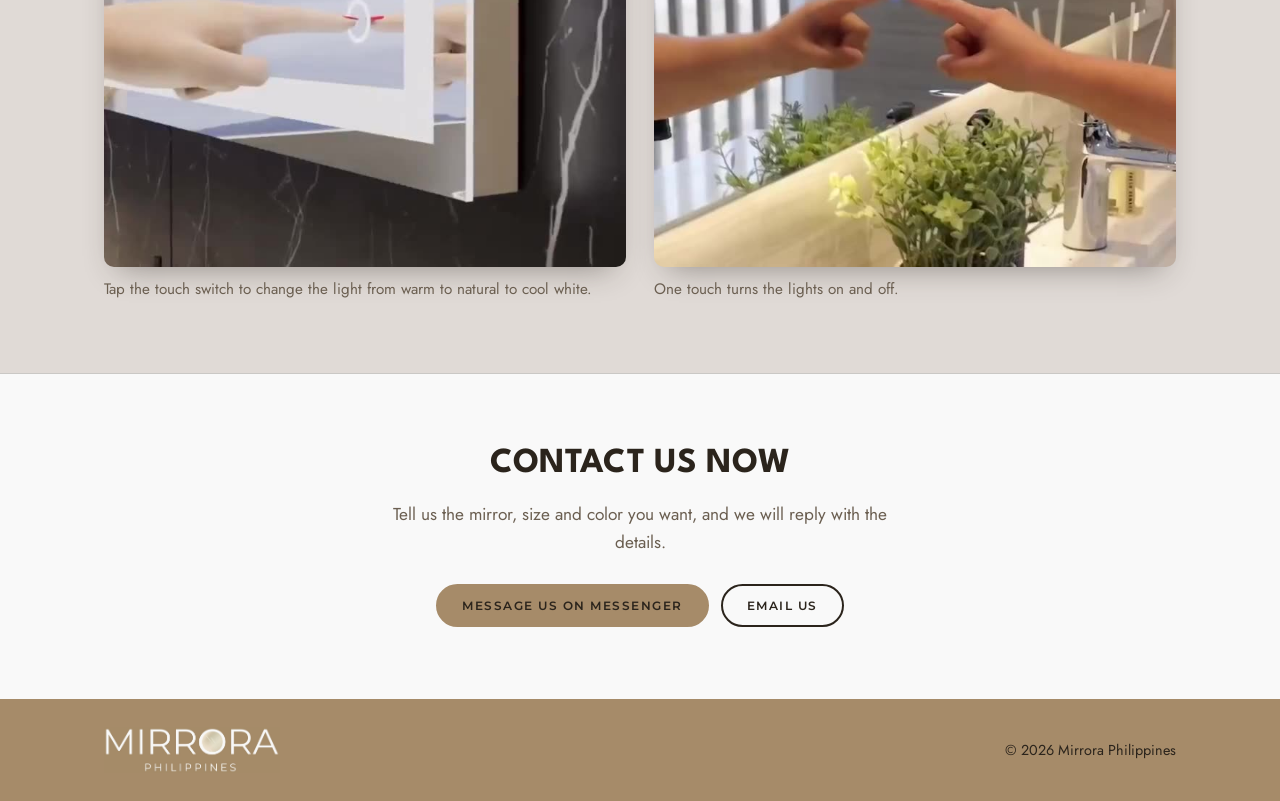
==== commit e3f5e160: "Add files via upload" ====
--- a/index.html
+++ b/index.html
@@ -25,13 +25,13 @@
     <section class="wrap hero">
       <div class="hero-card">
         <div class="slides" aria-label="Mirrora LED mirrors">
-          <img class="on" src="[data-uri]" alt="Arch LED mirror glowing warm white above a bathroom vanity">
-          <img style="--mp:100%" src="[data-uri]" alt="Wide capsule LED mirror glowing warm above a floating stone sink">
-          <img style="--mp:88%" src="[data-uri]" alt="Round backlit LED mirror on a blush pink wall above a terrazzo vanity">
-          <img style="--mp:88%" src="[data-uri]" alt="Gold-framed capsule LED mirror on white hexagon tiles">
-          <img style="--mp:92%" src="[data-uri]" alt="Black-framed rectangle LED mirror with cool white light above a stone counter">
-          <img style="--mp:88%" src="[data-uri]